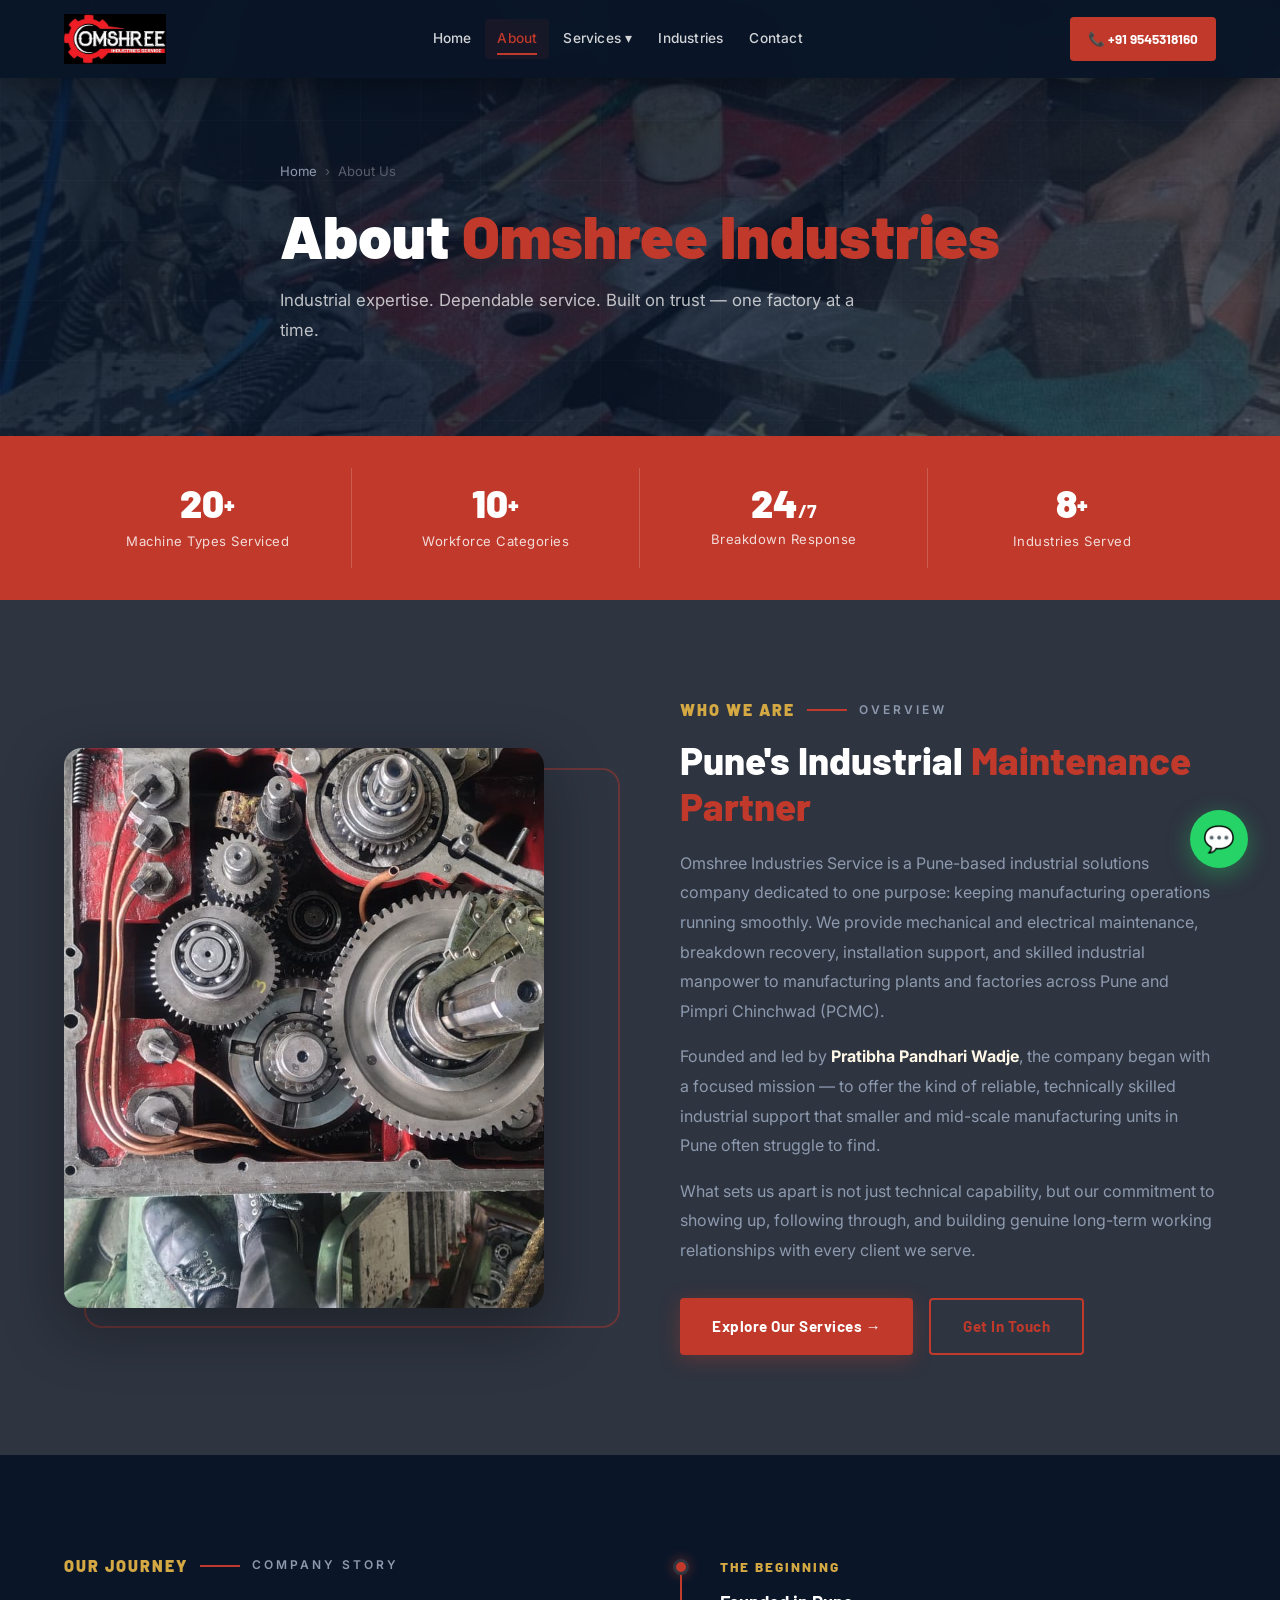
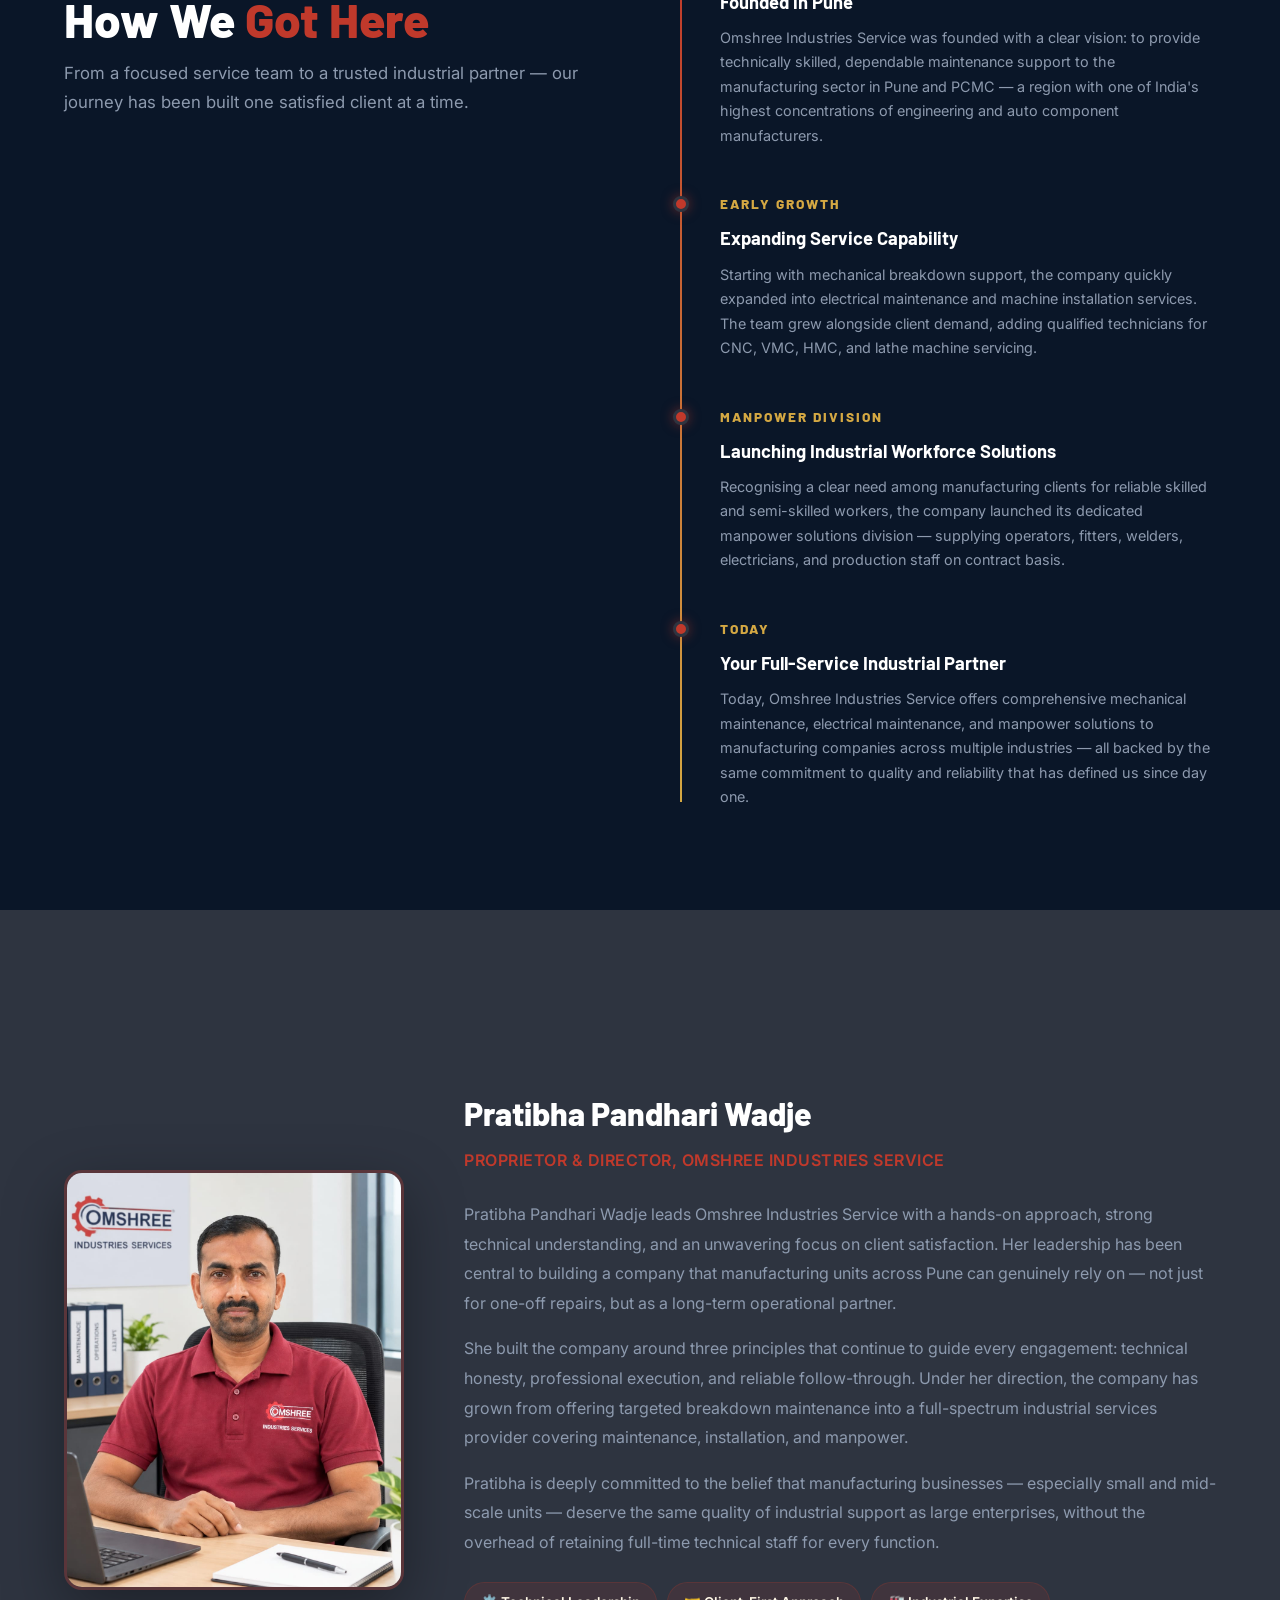
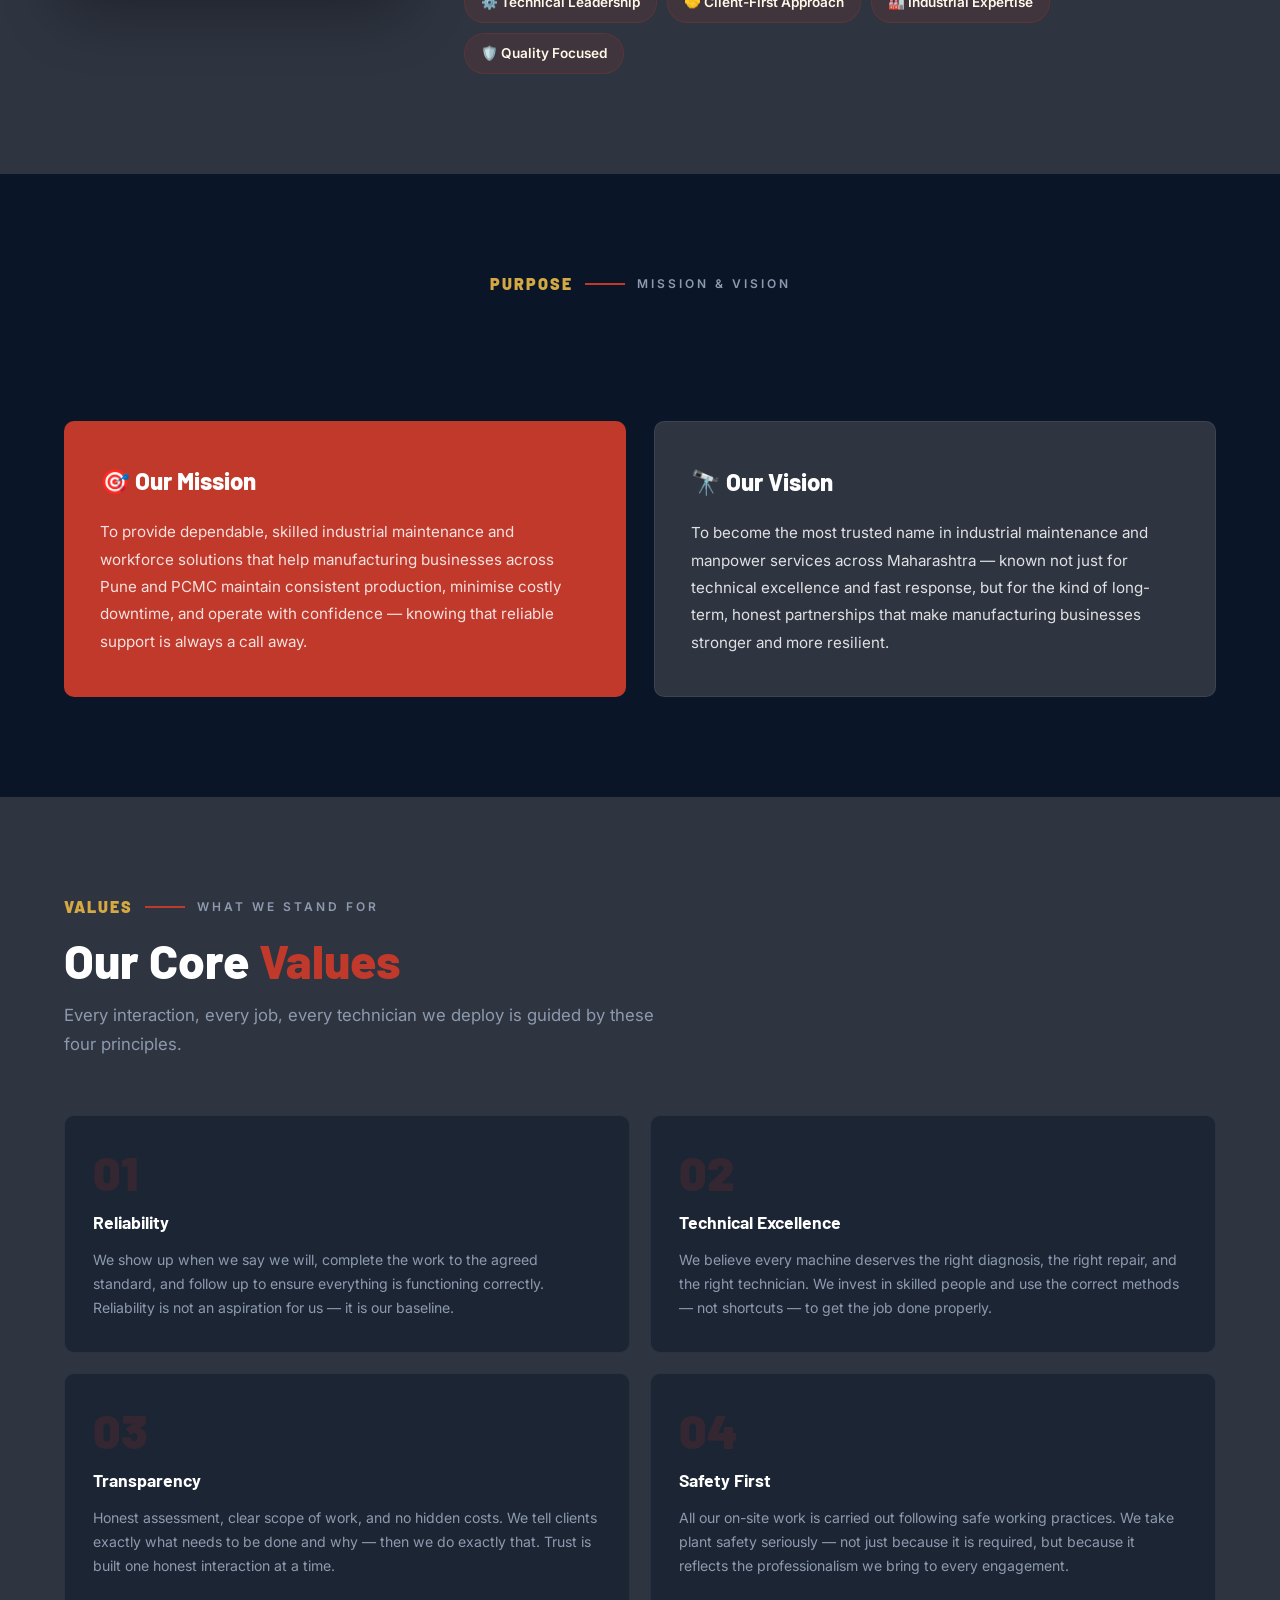
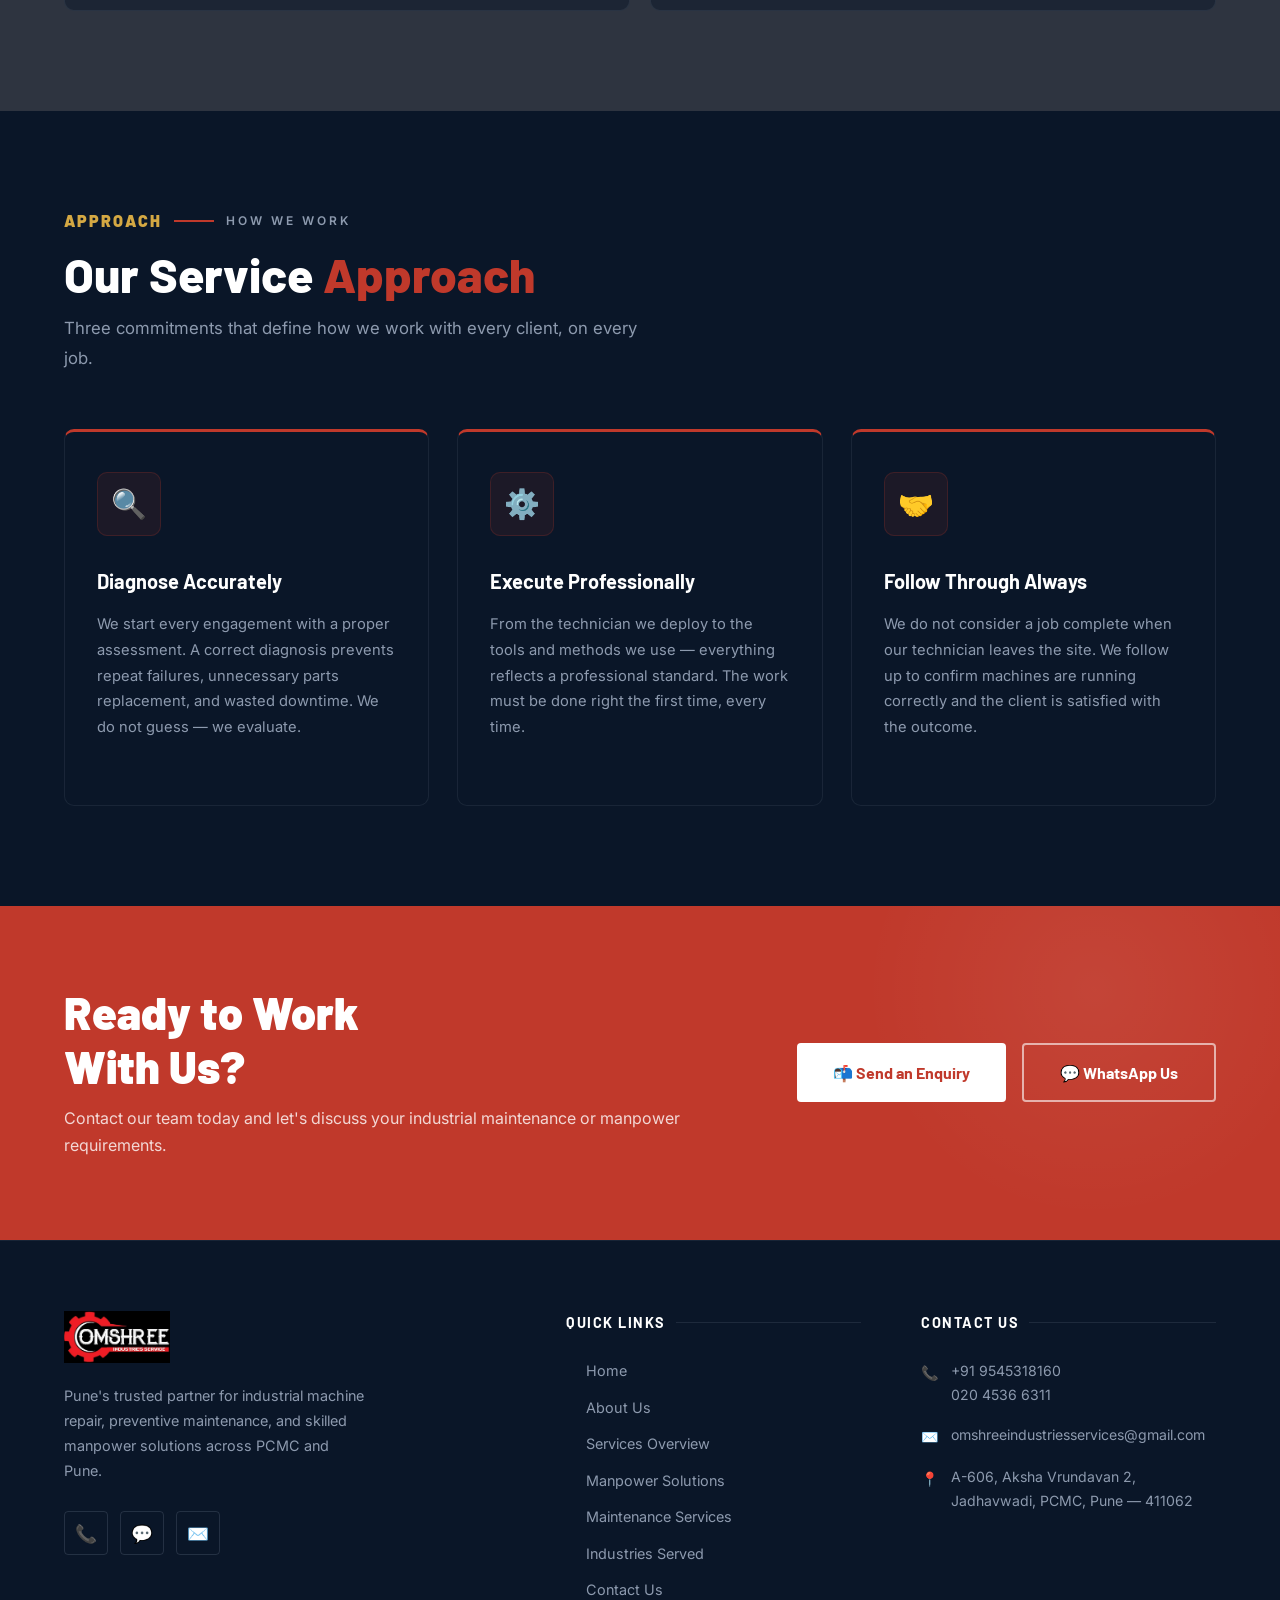
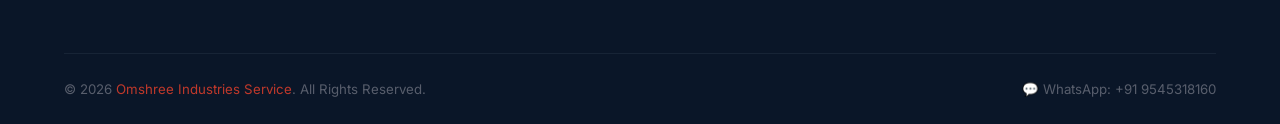
==== about.html @ af866d99 "Initial commit: Omshree Industries Service multi-page website" ====
<!DOCTYPE html>
<html lang="en">
<head>
  <meta charset="UTF-8" />
  <meta name="viewport" content="width=device-width, initial-scale=1.0" />
  <title>About Us | Omshree Industries Service — Pune</title>
  <meta name="description" content="Learn about Omshree Industries Service — our company story, leadership, mission, values, and commitment to industrial maintenance and manpower excellence in Pune." />
  <link rel="icon" type="image/jpeg" href="logo.jpg" />
  <link rel="stylesheet" href="style.css" />
</head>
<body>
<a href="https://wa.me/919545318160" class="wa-float" target="_blank" rel="noopener noreferrer" aria-label="WhatsApp"><span class="wa-tooltip">Chat on WhatsApp</span>💬</a>
<div id="nav-overlay" class="nav-overlay" style="display:none;"></div>

<header id="header" role="banner">
  <div class="container">
    <div class="header-inner">
      <a href="index.html" class="header-logo"><img src="logo.jpg" alt="Omshree Industries Service" width="170" height="50" /></a>
      <nav class="nav-links">
        <a href="index.html">Home</a>
        <a href="about.html" class="nav-active">About</a>
        <div class="nav-dropdown">
          <a href="services.html">Services ▾</a>
          <div class="dropdown-menu">
            <a href="services.html"><span class="dm-icon">⚙️</span> Services Overview</a>
            <a href="manpower.html"><span class="dm-icon">👷</span> Manpower Solutions</a>
            <a href="maintenance.html"><span class="dm-icon">🔧</span> Maintenance Services</a>
          </div>
        </div>
        <a href="industries.html">Industries</a>
        <a href="contact.html">Contact</a>
      </nav>
      <a href="tel:+919545318160" class="header-phone">📞 +91 9545318160</a>
      <button id="hamburger" class="hamburger" aria-label="Toggle Navigation"><span></span><span></span><span></span></button>
    </div>
  </div>
</header>
<nav id="mobile-nav" class="mobile-nav">
  <a href="index.html">🏠 Home</a>
  <a href="about.html" class="nav-active">👤 About Us</a>
  <a href="services.html">⚙️ Services Overview</a>
  <a href="manpower.html">👷 Manpower Solutions</a>
  <a href="maintenance.html">🔧 Maintenance Services</a>
  <a href="industries.html">🏭 Industries Served</a>
  <a href="contact.html">📬 Contact Us</a>
  <a href="tel:+919545318160" class="mobile-cta">📞 Call: +91 9545318160</a>
</nav>

<!-- ═══ PAGE HERO ══════════════════════════════════════════════ -->
<section class="page-hero" aria-labelledby="about-page-title">
  <div class="page-hero-bg" style="background-image: url('machines4.jpg');"></div>
  <div class="page-hero-grid"></div>
  <div class="container">
    <div class="page-hero-content">
      <nav class="breadcrumb" aria-label="Breadcrumb"><a href="index.html">Home</a><span class="bc-sep">›</span><span>About Us</span></nav>
      <h1 class="page-hero-title reveal" id="about-page-title">About <span>Omshree Industries</span></h1>
      <p class="page-hero-subtitle reveal">Industrial expertise. Dependable service. Built on trust — one factory at a time.</p>
    </div>
  </div>
</section>

<!-- ═══ STATS STRIP ═══════════════════════════════════════════ -->
<div class="stats-strip">
  <div class="container">
    <div class="stats-grid">
      <div class="stats-grid-item reveal"><div class="stat-big">20<sup>+</sup></div><div class="stat-desc">Machine Types Serviced</div></div>
      <div class="stats-grid-item reveal"><div class="stat-big">10<sup>+</sup></div><div class="stat-desc">Workforce Categories</div></div>
      <div class="stats-grid-item reveal"><div class="stat-big">24<sub>/7</sub></div><div class="stat-desc">Breakdown Response</div></div>
      <div class="stats-grid-item reveal"><div class="stat-big">8<sup>+</sup></div><div class="stat-desc">Industries Served</div></div>
    </div>
  </div>
</div>

<!-- ═══ COMPANY OVERVIEW ═══════════════════════════════════════ -->
<section style="background:var(--charcoal); padding:var(--section-py) 0;" aria-labelledby="story-title">
  <div class="container">
    <div class="about-inner">
      <div class="about-image-wrap reveal reveal-left">
        <img src="machines1.jpg" alt="Industrial gearbox maintenance — Omshree Industries Service" style="object-position:center;" width="480" height="560" loading="lazy" />
      </div>
      <div class="about-text reveal reveal-right">
        <div class="section-label"><span class="step-num">Who We Are</span><span class="step-divider"></span><span class="step-tag">Overview</span></div>
        <h2 id="story-title">Pune's Industrial <span>Maintenance Partner</span></h2>
        <p>Omshree Industries Service is a Pune-based industrial solutions company dedicated to one purpose: keeping manufacturing operations running smoothly. We provide mechanical and electrical maintenance, breakdown recovery, installation support, and skilled industrial manpower to manufacturing plants and factories across Pune and Pimpri Chinchwad (PCMC).</p>
        <p>Founded and led by <strong style="color:var(--cosmic-latte)">Pratibha Pandhari Wadje</strong>, the company began with a focused mission — to offer the kind of reliable, technically skilled industrial support that smaller and mid-scale manufacturing units in Pune often struggle to find.</p>
        <p>What sets us apart is not just technical capability, but our commitment to showing up, following through, and building genuine long-term working relationships with every client we serve.</p>
        <div style="display:flex; gap:16px; margin-top:32px; flex-wrap:wrap;">
          <a href="services.html" class="btn btn-primary">Explore Our Services →</a>
          <a href="contact.html" class="btn btn-red-outline">Get In Touch</a>
        </div>
      </div>
    </div>
  </div>
</section>

<!-- ═══ COMPANY STORY TIMELINE ════════════════════════════════ -->
<section style="background:var(--oxford-blue); padding:var(--section-py) 0;" aria-labelledby="timeline-title">
  <div class="container">
    <div style="display:grid; grid-template-columns:1fr 1fr; gap:80px; align-items:start;">
      <div>
        <div class="section-label reveal"><span class="step-num">Our Journey</span><span class="step-divider"></span><span class="step-tag">Company Story</span></div>
        <h2 class="section-title reveal" id="timeline-title">How We <span>Got Here</span></h2>
        <p class="section-subtitle reveal" style="margin-bottom:0;">From a focused service team to a trusted industrial partner — our journey has been built one satisfied client at a time.</p>
      </div>
      <div class="timeline reveal">
        <div class="timeline-item">
          <div class="timeline-dot"></div>
          <div class="timeline-year">THE BEGINNING</div>
          <h4>Founded in Pune</h4>
          <p>Omshree Industries Service was founded with a clear vision: to provide technically skilled, dependable maintenance support to the manufacturing sector in Pune and PCMC — a region with one of India's highest concentrations of engineering and auto component manufacturers.</p>
        </div>
        <div class="timeline-item">
          <div class="timeline-dot"></div>
          <div class="timeline-year">EARLY GROWTH</div>
          <h4>Expanding Service Capability</h4>
          <p>Starting with mechanical breakdown support, the company quickly expanded into electrical maintenance and machine installation services. The team grew alongside client demand, adding qualified technicians for CNC, VMC, HMC, and lathe machine servicing.</p>
        </div>
        <div class="timeline-item">
          <div class="timeline-dot"></div>
          <div class="timeline-year">MANPOWER DIVISION</div>
          <h4>Launching Industrial Workforce Solutions</h4>
          <p>Recognising a clear need among manufacturing clients for reliable skilled and semi-skilled workers, the company launched its dedicated manpower solutions division — supplying operators, fitters, welders, electricians, and production staff on contract basis.</p>
        </div>
        <div class="timeline-item">
          <div class="timeline-dot"></div>
          <div class="timeline-year">TODAY</div>
          <h4>Your Full-Service Industrial Partner</h4>
          <p>Today, Omshree Industries Service offers comprehensive mechanical maintenance, electrical maintenance, and manpower solutions to manufacturing companies across multiple industries — all backed by the same commitment to quality and reliability that has defined us since day one.</p>
        </div>
      </div>
    </div>
  </div>
</section>

<!-- ═══ OWNER PROFILE ══════════════════════════════════════════ -->
<section style="background:var(--charcoal); padding:var(--section-py) 0;" aria-labelledby="owner-title">
  <div class="container">
    <div class="section-label reveal" style="justify-content:center; margin-bottom:56px;"><span class="step-num">Leadership</span><span class="step-divider"></span><span class="step-tag">Our Proprietor</span></div>
    <div class="owner-section reveal">
      <div class="owner-img-wrap">
        <img src="owner.jpg" alt="Pratibha Pandhari Wadje — Proprietor, Omshree Industries Service" width="340" height="420" loading="lazy" />
      </div>
      <div class="owner-bio">
        <h3 id="owner-title">Pratibha Pandhari Wadje</h3>
        <p class="owner-title">Proprietor &amp; Director, Omshree Industries Service</p>
        <p>Pratibha Pandhari Wadje leads Omshree Industries Service with a hands-on approach, strong technical understanding, and an unwavering focus on client satisfaction. Her leadership has been central to building a company that manufacturing units across Pune can genuinely rely on — not just for one-off repairs, but as a long-term operational partner.</p>
        <p>She built the company around three principles that continue to guide every engagement: technical honesty, professional execution, and reliable follow-through. Under her direction, the company has grown from offering targeted breakdown maintenance into a full-spectrum industrial services provider covering maintenance, installation, and manpower.</p>
        <p>Pratibha is deeply committed to the belief that manufacturing businesses — especially small and mid-scale units — deserve the same quality of industrial support as large enterprises, without the overhead of retaining full-time technical staff for every function.</p>
        <div class="owner-traits">
          <span class="owner-trait">⚙️ Technical Leadership</span>
          <span class="owner-trait">🤝 Client-First Approach</span>
          <span class="owner-trait">🏭 Industrial Expertise</span>
          <span class="owner-trait">🛡️ Quality Focused</span>
        </div>
      </div>
    </div>
  </div>
</section>

<!-- ═══ MISSION & VISION ═══════════════════════════════════════ -->
<section style="background:var(--oxford-blue); padding:var(--section-py) 0;" aria-labelledby="mv-title">
  <div class="container">
    <div class="section-label reveal" style="justify-content:center;"><span class="step-num">Purpose</span><span class="step-divider"></span><span class="step-tag">Mission & Vision</span></div>
    <h2 class="section-title reveal" id="mv-title" style="text-align:center;">What <span>Drives Us</span></h2>
    <div class="mv-grid" style="margin-top:56px;">
      <div class="mv-card mission reveal reveal-left">
        <h3>🎯 Our Mission</h3>
        <p>To provide dependable, skilled industrial maintenance and workforce solutions that help manufacturing businesses across Pune and PCMC maintain consistent production, minimise costly downtime, and operate with confidence — knowing that reliable support is always a call away.</p>
      </div>
      <div class="mv-card vision reveal reveal-right">
        <h3>🔭 Our Vision</h3>
        <p>To become the most trusted name in industrial maintenance and manpower services across Maharashtra — known not just for technical excellence and fast response, but for the kind of long-term, honest partnerships that make manufacturing businesses stronger and more resilient.</p>
      </div>
    </div>
  </div>
</section>

<!-- ═══ CORE VALUES ════════════════════════════════════════════ -->
<section style="background:var(--charcoal); padding:var(--section-py) 0;" aria-labelledby="values-title">
  <div class="container">
    <div class="section-label reveal"><span class="step-num">Values</span><span class="step-divider"></span><span class="step-tag">What We Stand For</span></div>
    <h2 class="section-title reveal" id="values-title">Our Core <span>Values</span></h2>
    <p class="section-subtitle reveal">Every interaction, every job, every technician we deploy is guided by these four principles.</p>
    <div class="value-cards stagger-parent" style="margin-top:56px;">
      <div class="value-card reveal"><div class="value-num">01</div><h4>Reliability</h4><p>We show up when we say we will, complete the work to the agreed standard, and follow up to ensure everything is functioning correctly. Reliability is not an aspiration for us — it is our baseline.</p></div>
      <div class="value-card reveal"><div class="value-num">02</div><h4>Technical Excellence</h4><p>We believe every machine deserves the right diagnosis, the right repair, and the right technician. We invest in skilled people and use the correct methods — not shortcuts — to get the job done properly.</p></div>
      <div class="value-card reveal"><div class="value-num">03</div><h4>Transparency</h4><p>Honest assessment, clear scope of work, and no hidden costs. We tell clients exactly what needs to be done and why — then we do exactly that. Trust is built one honest interaction at a time.</p></div>
      <div class="value-card reveal"><div class="value-num">04</div><h4>Safety First</h4><p>All our on-site work is carried out following safe working practices. We take plant safety seriously — not just because it is required, but because it reflects the professionalism we bring to every engagement.</p></div>
    </div>
  </div>
</section>

<!-- ═══ OUR APPROACH ═══════════════════════════════════════════ -->
<section style="background:var(--oxford-blue); padding:var(--section-py) 0;" aria-labelledby="approach-title">
  <div class="container">
    <div class="section-label reveal"><span class="step-num">Approach</span><span class="step-divider"></span><span class="step-tag">How We Work</span></div>
    <h2 class="section-title reveal" id="approach-title">Our Service <span>Approach</span></h2>
    <p class="section-subtitle reveal">Three commitments that define how we work with every client, on every job.</p>
    <div class="services-grid stagger-parent" style="margin-top:56px;">
      <div class="service-card reveal">
        <div class="service-icon"><span class="gear-icon">🔍</span></div>
        <h3>Diagnose Accurately</h3>
        <p>We start every engagement with a proper assessment. A correct diagnosis prevents repeat failures, unnecessary parts replacement, and wasted downtime. We do not guess — we evaluate.</p>
      </div>
      <div class="service-card reveal">
        <div class="service-icon"><span class="gear-icon">⚙️</span></div>
        <h3>Execute Professionally</h3>
        <p>From the technician we deploy to the tools and methods we use — everything reflects a professional standard. The work must be done right the first time, every time.</p>
      </div>
      <div class="service-card reveal">
        <div class="service-icon"><span class="gear-icon">🤝</span></div>
        <h3>Follow Through Always</h3>
        <p>We do not consider a job complete when our technician leaves the site. We follow up to confirm machines are running correctly and the client is satisfied with the outcome.</p>
      </div>
    </div>
  </div>
</section>

<!-- ═══ CTA ════════════════════════════════════════════════════ -->
<section id="contact-cta">
  <div class="container">
    <div class="cta-inner">
      <div class="cta-text reveal reveal-left"><h2>Ready to Work<br>With Us?</h2><p>Contact our team today and let's discuss your industrial maintenance or manpower requirements.</p></div>
      <div class="cta-actions reveal reveal-right">
        <a href="contact.html" class="btn-white">📬 Send an Enquiry</a>
        <a href="https://wa.me/919545318160" class="btn-ghost-white" target="_blank" rel="noopener noreferrer">💬 WhatsApp Us</a>
      </div>
    </div>
  </div>
</section>

<footer id="footer" role="contentinfo">
  <div class="container">
    <div class="footer-grid">
      <div class="footer-brand"><img src="logo.jpg" alt="Omshree Industries Service" width="160" height="48" loading="lazy" /><p>Pune's trusted partner for industrial machine repair, preventive maintenance, and skilled manpower solutions across PCMC and Pune.</p><div style="display:flex;gap:12px;"><a href="tel:+919545318160" class="social-btn">📞</a><a href="https://wa.me/919545318160" class="social-btn" target="_blank" rel="noopener noreferrer">💬</a><a href="mailto:omshreeindustriesservices@gmail.com" class="social-btn">✉️</a></div></div>
      <nav class="footer-col"><h4>Quick Links</h4><ul class="footer-links"><li><a href="index.html">Home</a></li><li><a href="about.html">About Us</a></li><li><a href="services.html">Services Overview</a></li><li><a href="manpower.html">Manpower Solutions</a></li><li><a href="maintenance.html">Maintenance Services</a></li><li><a href="industries.html">Industries Served</a></li><li><a href="contact.html">Contact Us</a></li></ul></nav>
      <address class="footer-col" style="font-style:normal;"><h4>Contact Us</h4><div class="footer-contact-items"><div class="footer-contact-item"><span class="fci-icon">📞</span><div><a href="tel:+919545318160">+91 9545318160</a><br><a href="tel:02045366311">020 4536 6311</a></div></div><div class="footer-contact-item"><span class="fci-icon">✉️</span><div><a href="mailto:omshreeindustriesservices@gmail.com">omshreeindustriesservices@gmail.com</a></div></div><div class="footer-contact-item"><span class="fci-icon">📍</span><div>A-606, Aksha Vrundavan 2, Jadhavwadi, PCMC, Pune — 411062</div></div></div></address>
    </div>
    <div class="footer-bottom"><p>© 2026 <span>Omshree Industries Service</span>. All Rights Reserved.</p><a href="https://wa.me/919545318160" target="_blank" rel="noopener noreferrer" style="font-size:0.83rem;color:var(--davys-grey);display:flex;align-items:center;gap:8px;">💬 WhatsApp: +91 9545318160</a></div>
  </div>
</footer>
<script src="script.js" defer></script>
</body>
</html>
---- style.css ----
/* ============================================================
   OMSHREE INDUSTRIES SERVICE — style.css
   Multi-Page Design System · All Component Styles
   ============================================================ */

@import url('https://fonts.googleapis.com/css2?family=Barlow:ital,wght@0,400;0,600;0,700;0,800;0,900;1,400&family=Inter:wght@300;400;500;600;700&display=swap');

/* ─── CSS CUSTOM PROPERTIES ─────────────────────────────── */
:root {
  --oxford-blue:   #0A1628;
  --charcoal:      #2E3440;
  --davys-grey:    #585E6C;
  --cosmic-latte:  #FFF8E7;
  --persian-red:   #C0392B;
  --persian-red-d: #A93226;
  --persian-red-l: #E84030;
  --steel-silver:  #8D9AAE;
  --machined-gold: #D4A843;
  --white:         #FFFFFF;
  --off-white:     #F2F4F7;

  --font-heading: 'Barlow', sans-serif;
  --font-body:    'Inter', sans-serif;

  --section-py:   100px;
  --container-w:  1200px;
  --gutter:       24px;

  --t-fast:   0.2s ease;
  --t-smooth: 0.35s cubic-bezier(0.4, 0, 0.2, 1);
  --t-slow:   0.6s cubic-bezier(0.4, 0, 0.2, 1);

  --shadow-sm:  0 2px 8px rgba(0,0,0,0.15);
  --shadow-md:  0 8px 30px rgba(0,0,0,0.25);
  --shadow-lg:  0 20px 60px rgba(0,0,0,0.35);
  --shadow-red: 0 0 20px rgba(192,57,43,0.4);

  --radius-sm: 4px;
  --radius-md: 10px;
  --radius-lg: 18px;
  --radius-xl: 30px;
}

/* ─── RESET & BASE ───────────────────────────────────────── */
*, *::before, *::after { box-sizing: border-box; margin: 0; padding: 0; }
html { scroll-behavior: smooth; font-size: 16px; overflow-x: hidden; }
body { font-family: var(--font-body); background: var(--oxford-blue); color: var(--cosmic-latte); line-height: 1.7; overflow-x: hidden; }
img { max-width: 100%; height: auto; display: block; }
a { text-decoration: none; color: inherit; }
ul, ol { list-style: none; }
button { cursor: pointer; border: none; background: none; font-family: inherit; }
input, textarea, select { font-family: inherit; }

/* ─── UTILITY ────────────────────────────────────────────── */
.container { max-width: var(--container-w); margin: 0 auto; padding: 0 var(--gutter); }

.section-label { display: flex; align-items: center; gap: 12px; margin-bottom: 16px; }
.section-label .step-num { font-family: var(--font-heading); font-weight: 900; font-size: 1rem; color: var(--machined-gold); letter-spacing: 2px; text-transform: uppercase; }
.section-label .step-divider { width: 40px; height: 2px; background: var(--persian-red); }
.section-label .step-tag { font-family: var(--font-body); font-weight: 600; font-size: 0.75rem; color: var(--steel-silver); letter-spacing: 3px; text-transform: uppercase; }

.section-title { font-family: var(--font-heading); font-weight: 800; font-size: clamp(2rem, 4vw, 3rem); line-height: 1.15; color: var(--white); }
.section-title span { color: var(--persian-red); }
.section-subtitle { font-size: 1.05rem; color: var(--steel-silver); max-width: 600px; margin-top: 12px; line-height: 1.75; }
.section-divider { width: 60px; height: 3px; background: linear-gradient(90deg, var(--persian-red), var(--machined-gold)); border-radius: 2px; margin: 16px 0 0; }

/* ─── BUTTONS ────────────────────────────────────────────── */
.btn { display: inline-flex; align-items: center; gap: 8px; padding: 14px 32px; font-family: var(--font-heading); font-weight: 700; font-size: 0.95rem; letter-spacing: 0.5px; border-radius: var(--radius-sm); transition: all var(--t-smooth); position: relative; overflow: hidden; }
.btn::after { content: ''; position: absolute; inset: 0; background: rgba(255,255,255,0.08); opacity: 0; transition: opacity var(--t-fast); }
.btn:hover::after { opacity: 1; }
.btn-primary { background: var(--persian-red); color: var(--white); box-shadow: 0 4px 20px rgba(192,57,43,0.35); }
.btn-primary:hover { background: var(--persian-red-d); transform: translateY(-2px); box-shadow: var(--shadow-red); }
.btn-outline { background: transparent; color: var(--white); border: 2px solid rgba(255,255,255,0.5); }
.btn-outline:hover { border-color: var(--white); background: rgba(255,255,255,0.08); transform: translateY(-2px); }
.btn-red-outline { background: transparent; color: var(--persian-red); border: 2px solid var(--persian-red); }
.btn-red-outline:hover { background: var(--persian-red); color: var(--white); box-shadow: var(--shadow-red); transform: translateY(-2px); }
.btn-gold { background: var(--machined-gold); color: var(--oxford-blue); font-weight: 800; }
.btn-gold:hover { background: #c49a35; transform: translateY(-2px); box-shadow: 0 0 20px rgba(212,168,67,0.4); }

/* ─── SCROLL REVEAL ──────────────────────────────────────── */
.reveal { opacity: 0; transform: translateY(40px); transition: opacity 0.7s ease, transform 0.7s ease; }
.reveal.reveal-left { transform: translateX(-40px); }
.reveal.reveal-right { transform: translateX(40px); }
.reveal.reveal-scale { transform: scale(0.92) translateY(20px); }
.reveal.visible { opacity: 1; transform: none; }
.stagger-parent .reveal:nth-child(1) { transition-delay: 0.00s; }
.stagger-parent .reveal:nth-child(2) { transition-delay: 0.10s; }
.stagger-parent .reveal:nth-child(3) { transition-delay: 0.20s; }
.stagger-parent .reveal:nth-child(4) { transition-delay: 0.30s; }
.stagger-parent .reveal:nth-child(5) { transition-delay: 0.40s; }
.stagger-parent .reveal:nth-child(6) { transition-delay: 0.50s; }
.stagger-parent .reveal:nth-child(7) { transition-delay: 0.60s; }
.stagger-parent .reveal:nth-child(8) { transition-delay: 0.70s; }
.stagger-parent .reveal:nth-child(9) { transition-delay: 0.80s; }
.stagger-parent .reveal:nth-child(10) { transition-delay: 0.90s; }

/* ─── HEADER & NAVIGATION ────────────────────────────────── */
#header { position: fixed; top: 0; left: 0; right: 0; z-index: 1000; transition: background var(--t-smooth), box-shadow var(--t-smooth), padding var(--t-smooth); padding: 20px 0; background: transparent; }
#header.scrolled { background: rgba(10,22,40,0.97); backdrop-filter: blur(16px); -webkit-backdrop-filter: blur(16px); box-shadow: 0 2px 30px rgba(0,0,0,0.4); padding: 12px 0; }
#header.header-solid { background: rgba(10,22,40,0.97); backdrop-filter: blur(16px); padding: 14px 0; }
.header-inner { display: flex; align-items: center; justify-content: space-between; gap: 16px; }
.header-logo img { height: 50px; width: auto; object-fit: contain; }

/* Desktop Nav */
.nav-links { display: flex; align-items: center; gap: 2px; }
.nav-links a, .nav-dropdown > a { font-family: var(--font-body); font-weight: 500; font-size: 0.855rem; color: rgba(255,255,255,0.82); padding: 8px 12px; border-radius: var(--radius-sm); letter-spacing: 0.2px; transition: color var(--t-fast), background var(--t-fast); position: relative; display: block; }
.nav-links a::after { content: ''; position: absolute; bottom: 4px; left: 12px; right: 12px; height: 2px; background: var(--persian-red); transform: scaleX(0); transform-origin: center; transition: transform var(--t-smooth); }
.nav-links a:hover, .nav-dropdown:hover > a { color: var(--white); background: rgba(255,255,255,0.06); }
.nav-links a:hover::after { transform: scaleX(1); }
.nav-links a.nav-active { color: var(--persian-red) !important; background: rgba(192,57,43,0.08) !important; }
.nav-links a.nav-active::after { transform: scaleX(1); }

/* Dropdown */
.nav-dropdown { position: relative; }
.nav-dropdown > a { cursor: pointer; }
.dropdown-menu { position: absolute; top: calc(100% + 8px); left: 0; background: var(--charcoal); border: 1px solid rgba(141,154,174,0.15); border-radius: var(--radius-md); padding: 8px; min-width: 220px; opacity: 0; visibility: hidden; transform: translateY(10px); transition: all var(--t-smooth); box-shadow: var(--shadow-lg); z-index: 100; }
.nav-dropdown:hover .dropdown-menu { opacity: 1; visibility: visible; transform: translateY(0); }
.dropdown-menu a { display: flex; align-items: center; gap: 10px; padding: 10px 14px; font-size: 0.875rem; color: var(--steel-silver); border-radius: var(--radius-sm); transition: all var(--t-fast); white-space: nowrap; }
.dropdown-menu a:hover { color: var(--white); background: rgba(192,57,43,0.12); padding-left: 20px; }
.dropdown-menu a .dm-icon { font-size: 1rem; flex-shrink: 0; }

.header-phone { display: flex; align-items: center; gap: 8px; font-family: var(--font-heading); font-weight: 700; font-size: 0.85rem; color: var(--white); background: var(--persian-red); padding: 10px 18px; border-radius: var(--radius-sm); transition: all var(--t-smooth); flex-shrink: 0; }
.header-phone:hover { background: var(--persian-red-d); transform: translateY(-1px); box-shadow: var(--shadow-red); }

/* Hamburger */
.hamburger { display: none; flex-direction: column; gap: 5px; padding: 8px; cursor: pointer; z-index: 1100; }
.hamburger span { display: block; width: 26px; height: 2px; background: var(--white); border-radius: 2px; transition: all var(--t-smooth); }
.hamburger.active span:nth-child(1) { transform: translateY(7px) rotate(45deg); }
.hamburger.active span:nth-child(2) { opacity: 0; transform: scaleX(0); }
.hamburger.active span:nth-child(3) { transform: translateY(-7px) rotate(-45deg); }

/* Mobile Nav */
.mobile-nav { display: none; position: fixed; top: 0; right: 0; bottom: 0; width: 300px; background: var(--charcoal); z-index: 1050; padding: 90px 32px 40px; transform: translateX(100%); transition: transform var(--t-slow); box-shadow: -10px 0 60px rgba(0,0,0,0.5); overflow-y: auto; }
.mobile-nav.open { transform: translateX(0); }
.mobile-nav a { display: block; font-family: var(--font-heading); font-weight: 600; font-size: 1.05rem; color: var(--cosmic-latte); padding: 14px 0; border-bottom: 1px solid rgba(255,255,255,0.06); transition: color var(--t-fast), padding-left var(--t-smooth); }
.mobile-nav a.nav-active { color: var(--persian-red); }
.mobile-nav a:hover { color: var(--persian-red); padding-left: 10px; }
.mobile-nav .mobile-cta { display: block; margin-top: 28px; text-align: center; background: var(--persian-red); color: var(--white); padding: 16px; border-radius: var(--radius-sm); font-family: var(--font-heading); font-weight: 700; transition: background var(--t-fast); border-bottom: none; }
.mobile-nav .mobile-cta:hover { background: var(--persian-red-d); padding-left: 0; }
.nav-overlay { display: none; position: fixed; inset: 0; background: rgba(0,0,0,0.6); z-index: 1040; opacity: 0; transition: opacity var(--t-smooth); backdrop-filter: blur(4px); }
.nav-overlay.visible { opacity: 1; }

/* ─── HOME HERO ──────────────────────────────────────────── */
#hero { position: relative; min-height: 100vh; display: flex; align-items: center; overflow: hidden; }
.hero-bg { position: absolute; inset: 0; background-image: url('machines1.jpg'); background-size: cover; background-position: center; background-attachment: fixed; }
.hero-bg::after { content: ''; position: absolute; inset: 0; background: linear-gradient(135deg, rgba(10,22,40,0.93) 0%, rgba(10,22,40,0.76) 55%, rgba(46,52,64,0.72) 100%); }
.hero-grid-overlay { position: absolute; inset: 0; background-image: linear-gradient(rgba(141,154,174,0.04) 1px, transparent 1px), linear-gradient(90deg, rgba(141,154,174,0.04) 1px, transparent 1px); background-size: 60px 60px; pointer-events: none; }
.hero-content { position: relative; z-index: 2; padding: 140px 0 100px; max-width: 780px; }
.hero-badge { display: inline-flex; align-items: center; gap: 8px; background: rgba(212,168,67,0.12); border: 1px solid rgba(212,168,67,0.3); color: var(--machined-gold); font-weight: 600; font-size: 0.78rem; letter-spacing: 2px; text-transform: uppercase; padding: 8px 18px; border-radius: var(--radius-xl); margin-bottom: 28px; }
.hero-badge .badge-dot { width: 7px; height: 7px; background: var(--machined-gold); border-radius: 50%; animation: pulse-dot 1.8s ease-in-out infinite; }
@keyframes pulse-dot { 0%, 100% { opacity: 1; transform: scale(1); } 50% { opacity: 0.5; transform: scale(0.6); } }
.hero-title { font-family: var(--font-heading); font-weight: 900; font-size: clamp(2.4rem, 5.5vw, 4.2rem); line-height: 1.1; color: var(--white); margin-bottom: 24px; }
.hero-title .line-accent { color: var(--persian-red); display: block; }
.hero-subtitle { font-size: 1.1rem; color: rgba(255,255,255,0.72); line-height: 1.8; max-width: 560px; margin-bottom: 44px; }
.hero-cta-group { display: flex; gap: 16px; flex-wrap: wrap; margin-bottom: 60px; }
.hero-cta-group .btn { font-size: 1rem; padding: 16px 36px; }
.hero-stats { display: flex; gap: 48px; padding-top: 40px; border-top: 1px solid rgba(255,255,255,0.1); }
.hero-stat .stat-value { font-family: var(--font-heading); font-weight: 800; font-size: 2rem; color: var(--white); line-height: 1; }
.hero-stat .stat-value span { color: var(--persian-red); }
.hero-stat .stat-label { font-size: 0.8rem; color: var(--steel-silver); margin-top: 4px; letter-spacing: 0.5px; }
.scroll-indicator { position: absolute; bottom: 36px; left: 50%; transform: translateX(-50%); display: flex; flex-direction: column; align-items: center; gap: 8px; color: var(--steel-silver); font-size: 0.75rem; letter-spacing: 2px; text-transform: uppercase; z-index: 2; }
.scroll-mouse { width: 24px; height: 38px; border: 2px solid rgba(141,154,174,0.4); border-radius: 12px; display: flex; justify-content: center; padding-top: 6px; }
.scroll-wheel { width: 3px; height: 8px; background: var(--persian-red); border-radius: 2px; animation: scroll-anim 1.6s ease-in-out infinite; }
@keyframes scroll-anim { 0% { transform: translateY(0); opacity: 1; } 100% { transform: translateY(12px); opacity: 0; } }

/* ─── INNER PAGE HERO ────────────────────────────────────── */
.page-hero { position: relative; padding: 160px 0 90px; min-height: 420px; display: flex; align-items: flex-end; overflow: hidden; }
.page-hero-bg { position: absolute; inset: 0; background-size: cover; background-position: center; background-attachment: fixed; }
.page-hero-bg::after { content: ''; position: absolute; inset: 0; background: linear-gradient(135deg, rgba(10,22,40,0.93) 0%, rgba(10,22,40,0.80) 60%, rgba(46,52,64,0.75) 100%); }
.page-hero-content { position: relative; z-index: 2; }
.breadcrumb { display: flex; align-items: center; gap: 8px; margin-bottom: 20px; font-size: 0.82rem; color: var(--steel-silver); }
.breadcrumb a { color: var(--steel-silver); transition: color var(--t-fast); }
.breadcrumb a:hover { color: var(--persian-red); }
.breadcrumb span { color: var(--davys-grey); }
.breadcrumb .bc-sep { color: var(--davys-grey); }
.page-hero-title { font-family: var(--font-heading); font-weight: 900; font-size: clamp(2.4rem, 5vw, 3.8rem); line-height: 1.1; color: var(--white); margin-bottom: 16px; }
.page-hero-title span { color: var(--persian-red); }
.page-hero-subtitle { font-size: 1.05rem; color: rgba(255,255,255,0.72); max-width: 600px; line-height: 1.8; }
.page-hero-grid { position: absolute; inset: 0; background-image: linear-gradient(rgba(141,154,174,0.03) 1px, transparent 1px), linear-gradient(90deg, rgba(141,154,174,0.03) 1px, transparent 1px); background-size: 60px 60px; pointer-events: none; z-index: 1; }

/* ─── STATS STRIP ────────────────────────────────────────── */
.stats-strip { background: var(--persian-red); padding: 32px 0; }
.stats-grid { display: grid; grid-template-columns: repeat(4, 1fr); gap: 0; }
.stats-grid-item { text-align: center; padding: 16px 24px; border-right: 1px solid rgba(255,255,255,0.18); }
.stats-grid-item:last-child { border-right: none; }
.stat-big { font-family: var(--font-heading); font-weight: 900; font-size: 2.4rem; color: var(--white); line-height: 1; }
.stat-big sub { font-size: 1.2rem; font-weight: 700; vertical-align: baseline; }
.stat-big sup { font-size: 1.4rem; vertical-align: top; line-height: 1.8; }
.stat-desc { font-size: 0.82rem; color: rgba(255,255,255,0.82); margin-top: 6px; letter-spacing: 0.5px; }

/* ─── MARQUEE STRIP ──────────────────────────────────────── */
.marquee-strip { background: var(--charcoal); border-top: 1px solid rgba(141,154,174,0.1); border-bottom: 1px solid rgba(141,154,174,0.1); padding: 16px 0; overflow: hidden; }
.marquee-track { display: flex; gap: 0; animation: marquee-scroll 28s linear infinite; width: max-content; }
.marquee-track:hover { animation-play-state: paused; }
.marquee-item { display: flex; align-items: center; gap: 10px; padding: 0 32px; font-family: var(--font-heading); font-weight: 600; font-size: 0.88rem; color: var(--steel-silver); letter-spacing: 1px; text-transform: uppercase; white-space: nowrap; }
.marquee-dot { width: 6px; height: 6px; background: var(--persian-red); border-radius: 50%; flex-shrink: 0; }
@keyframes marquee-scroll { 0% { transform: translateX(0); } 100% { transform: translateX(-50%); } }

/* ─── SERVICE OVERVIEW CARDS ─────────────────────────────── */
#services-overview { background: var(--charcoal); padding: var(--section-py) 0; position: relative; overflow: hidden; }
#services-overview::before { content: ''; position: absolute; top: 0; left: 0; right: 0; height: 4px; background: linear-gradient(90deg, var(--persian-red), var(--machined-gold), var(--persian-red)); }
.services-grid { display: grid; grid-template-columns: repeat(3, 1fr); gap: 28px; margin-top: 56px; }
.service-card { background: rgba(10,22,40,0.5); border: 1px solid rgba(141,154,174,0.12); border-top: 3px solid var(--persian-red); border-radius: var(--radius-md); padding: 40px 32px; transition: all var(--t-smooth); position: relative; overflow: hidden; cursor: default; }
.service-card::before { content: ''; position: absolute; inset: 0; background: linear-gradient(135deg, rgba(192,57,43,0.06), transparent); opacity: 0; transition: opacity var(--t-smooth); }
.service-card:hover { transform: translateY(-8px); box-shadow: 0 20px 60px rgba(0,0,0,0.4), 0 0 0 1px rgba(192,57,43,0.3); border-top-color: var(--persian-red-l); }
.service-card:hover::before { opacity: 1; }
.service-icon { width: 64px; height: 64px; background: rgba(192,57,43,0.1); border: 1px solid rgba(192,57,43,0.2); border-radius: var(--radius-md); display: flex; align-items: center; justify-content: center; font-size: 1.8rem; margin-bottom: 28px; transition: all var(--t-smooth); position: relative; z-index: 1; }
.service-card:hover .service-icon { background: rgba(192,57,43,0.2); border-color: var(--persian-red); box-shadow: 0 0 20px rgba(192,57,43,0.3); }
.gear-icon { display: inline-block; transition: transform 0.5s ease; }
.service-card:hover .gear-icon { transform: rotate(45deg); }
.service-card h3 { font-family: var(--font-heading); font-weight: 700; font-size: 1.25rem; color: var(--white); margin-bottom: 14px; position: relative; z-index: 1; }
.service-card p { font-size: 0.92rem; color: var(--steel-silver); line-height: 1.75; margin-bottom: 24px; position: relative; z-index: 1; }
.service-list { display: flex; flex-direction: column; gap: 8px; position: relative; z-index: 1; }
.service-list li { font-size: 0.85rem; color: rgba(255,248,231,0.75); display: flex; align-items: center; gap: 8px; }
.service-list li::before { content: ''; width: 5px; height: 5px; background: var(--persian-red); border-radius: 50%; flex-shrink: 0; }
.service-card-link { display: inline-flex; align-items: center; gap: 6px; margin-top: 24px; font-size: 0.85rem; font-weight: 600; color: var(--persian-red); letter-spacing: 0.5px; transition: gap var(--t-smooth); position: relative; z-index: 1; }
.service-card-link:hover { gap: 12px; }

/* ─── ABOUT STRIP ────────────────────────────────────────── */
#about-strip { background: var(--charcoal); padding: var(--section-py) 0; position: relative; overflow: hidden; }
.about-inner { display: grid; grid-template-columns: 1fr 1fr; gap: 80px; align-items: center; }
.about-image-wrap { position: relative; }
.about-image-wrap img { width: 100%; max-width: 480px; height: 560px; object-fit: cover; object-position: top; border-radius: var(--radius-lg); box-shadow: var(--shadow-lg); position: relative; z-index: 1; transition: filter var(--t-slow); }
.about-image-wrap::before { content: ''; position: absolute; top: 20px; left: 20px; right: -20px; bottom: -20px; border: 2px solid var(--persian-red); border-radius: var(--radius-lg); opacity: 0.4; z-index: 0; transition: all var(--t-smooth); }
.about-image-wrap:hover::before { opacity: 0.7; top: 15px; left: 15px; right: -15px; bottom: -15px; }
.about-badge { position: absolute; bottom: 30px; right: -20px; z-index: 2; background: var(--persian-red); color: var(--white); padding: 16px 24px; border-radius: var(--radius-md); box-shadow: var(--shadow-md); }
.about-badge .badge-name { font-family: var(--font-heading); font-weight: 700; font-size: 1rem; }
.about-badge .badge-title { font-size: 0.8rem; opacity: 0.85; }
.about-text h2 { font-family: var(--font-heading); font-weight: 800; font-size: clamp(1.8rem, 3vw, 2.6rem); color: var(--white); line-height: 1.2; margin-bottom: 20px; }
.about-text h2 span { color: var(--persian-red); }
.about-text p { color: var(--steel-silver); line-height: 1.85; margin-bottom: 16px; }
.about-highlights { display: grid; grid-template-columns: 1fr 1fr; gap: 16px; margin: 32px 0; }
.highlight-item { display: flex; align-items: flex-start; gap: 12px; padding: 16px; background: rgba(10,22,40,0.4); border-radius: var(--radius-sm); border-left: 3px solid var(--machined-gold); transition: all var(--t-smooth); }
.highlight-item:hover { background: rgba(10,22,40,0.7); border-left-color: var(--persian-red); }
.highlight-item .hi-icon { font-size: 1.4rem; flex-shrink: 0; }
.highlight-item .hi-text { font-size: 0.85rem; color: var(--cosmic-latte); font-weight: 500; }

/* ─── MANPOWER CATEGORIES ────────────────────────────────── */
#manpower { background: var(--oxford-blue); padding: var(--section-py) 0; }
.manpower-header { display: grid; grid-template-columns: 1fr 1fr; gap: 60px; align-items: center; margin-bottom: 64px; }
.manpower-roles-grid { display: grid; grid-template-columns: repeat(5, 1fr); gap: 16px; }
.role-card { background: var(--charcoal); border: 1px solid rgba(141,154,174,0.1); border-radius: var(--radius-md); padding: 28px 16px; text-align: center; transition: all var(--t-smooth); cursor: default; position: relative; overflow: hidden; }
.role-card::after { content: ''; position: absolute; bottom: 0; left: 0; right: 0; height: 2px; background: var(--persian-red); transform: scaleX(0); transition: transform var(--t-smooth); }
.role-card:hover { transform: translateY(-6px); background: rgba(46,52,64,0.8); box-shadow: var(--shadow-md); border-color: rgba(192,57,43,0.3); }
.role-card:hover::after { transform: scaleX(1); }
.role-emoji { font-size: 2rem; margin-bottom: 12px; display: block; transition: transform var(--t-smooth); }
.role-card:hover .role-emoji { transform: scale(1.15); }
.role-card span:last-child { font-size: 0.8rem; font-weight: 600; color: var(--steel-silver); letter-spacing: 0.3px; line-height: 1.3; display: block; }
.role-card:hover span:last-child { color: var(--cosmic-latte); }

/* ─── MACHINES & SYSTEMS ─────────────────────────────────── */
#machines { position: relative; padding: var(--section-py) 0; overflow: hidden; }
.machines-bg { position: absolute; inset: 0; background-image: url('machines3.jpg'); background-size: cover; background-position: center; background-attachment: fixed; }
.machines-bg::after { content: ''; position: absolute; inset: 0; background: linear-gradient(to right, rgba(10,22,40,0.97) 0%, rgba(10,22,40,0.88) 55%, rgba(46,52,64,0.82) 100%); }
.machines-content { position: relative; z-index: 2; }
.machines-header { margin-bottom: 56px; }
.equipment-grid { display: grid; grid-template-columns: repeat(4, 1fr); gap: 14px; }
.equip-pill { display: flex; align-items: center; gap: 10px; background: rgba(46,52,64,0.7); backdrop-filter: blur(8px); border: 1px solid rgba(141,154,174,0.15); border-radius: var(--radius-xl); padding: 14px 20px; font-weight: 500; font-size: 0.88rem; color: var(--cosmic-latte); transition: all var(--t-smooth); cursor: default; }
.equip-pill .equip-dot { width: 8px; height: 8px; background: var(--persian-red); border-radius: 50%; flex-shrink: 0; transition: all var(--t-smooth); }
.equip-pill:hover { background: rgba(192,57,43,0.15); border-color: rgba(192,57,43,0.5); transform: translateY(-3px) scale(1.02); box-shadow: 0 8px 20px rgba(0,0,0,0.3), 0 0 12px rgba(192,57,43,0.15); color: var(--white); }
.equip-pill:hover .equip-dot { background: var(--machined-gold); box-shadow: 0 0 8px rgba(212,168,67,0.6); }

/* ─── WHY CHOOSE US ──────────────────────────────────────── */
#why-us { background: var(--cosmic-latte); padding: var(--section-py) 0; position: relative; overflow: hidden; }
#why-us .section-title { color: var(--oxford-blue); }
#why-us .section-subtitle { color: var(--davys-grey); }
#why-us .step-tag { color: var(--davys-grey); }
.why-grid { display: grid; grid-template-columns: repeat(3, 1fr); gap: 24px; margin-top: 56px; }
.why-card { background: var(--white); border-radius: var(--radius-md); padding: 36px 28px; border-left: 4px solid var(--persian-red); box-shadow: 0 4px 20px rgba(10,22,40,0.06); transition: all var(--t-smooth); position: relative; overflow: hidden; }
.why-card:hover { transform: translateY(-6px); box-shadow: 0 16px 48px rgba(10,22,40,0.14); }
.why-icon { font-size: 2.4rem; margin-bottom: 18px; display: block; transition: transform var(--t-smooth); }
.why-card:hover .why-icon { transform: scale(1.1) rotate(-5deg); }
.why-card h3 { font-family: var(--font-heading); font-weight: 700; font-size: 1.1rem; color: var(--oxford-blue); margin-bottom: 12px; }
.why-card p { font-size: 0.9rem; color: var(--davys-grey); line-height: 1.7; }

/* ─── HOW IT WORKS ───────────────────────────────────────── */
#how-it-works { background: var(--oxford-blue); padding: var(--section-py) 0; }
.how-grid { display: grid; grid-template-columns: repeat(4, 1fr); gap: 0; margin-top: 60px; position: relative; }
.how-grid::before { content: ''; position: absolute; top: 50px; left: calc(12.5%); right: calc(12.5%); height: 2px; background: linear-gradient(90deg, var(--persian-red), var(--machined-gold), var(--persian-red)); opacity: 0.3; z-index: 0; }
.how-step { text-align: center; padding: 0 24px; position: relative; z-index: 1; }
.step-bubble { width: 100px; height: 100px; border-radius: 50%; background: var(--charcoal); border: 2px solid rgba(141,154,174,0.2); display: flex; flex-direction: column; align-items: center; justify-content: center; margin: 0 auto 28px; transition: all var(--t-smooth); position: relative; }
.step-bubble::before { content: ''; position: absolute; inset: -4px; border-radius: 50%; border: 2px solid transparent; background: linear-gradient(135deg, var(--persian-red), var(--machined-gold)) border-box; -webkit-mask: linear-gradient(#fff 0 0) padding-box, linear-gradient(#fff 0 0); -webkit-mask-composite: destination-out; mask-composite: exclude; opacity: 0; transition: opacity var(--t-smooth); }
.how-step:hover .step-bubble { background: rgba(46,52,64,0.9); transform: scale(1.05); box-shadow: 0 0 30px rgba(192,57,43,0.2); }
.how-step:hover .step-bubble::before { opacity: 1; }
.step-num { font-family: var(--font-heading); font-weight: 900; font-size: 1.4rem; color: var(--machined-gold); line-height: 1; }
.step-bubble .step-icon { font-size: 1.5rem; transition: transform var(--t-smooth); }
.how-step:hover .step-icon { transform: scale(1.1); }
.how-step h3 { font-family: var(--font-heading); font-weight: 700; font-size: 1.1rem; color: var(--white); margin-bottom: 12px; }
.how-step p { font-size: 0.875rem; color: var(--steel-silver); line-height: 1.7; }

/* ─── INDUSTRIES PREVIEW STRIP ───────────────────────────── */
.industries-preview { background: var(--charcoal); padding: var(--section-py) 0; }
.industries-grid { display: grid; grid-template-columns: repeat(4, 1fr); gap: 20px; margin-top: 56px; }
.industry-card { background: rgba(10,22,40,0.5); border: 1px solid rgba(141,154,174,0.1); border-radius: var(--radius-md); padding: 32px 24px; text-align: center; transition: all var(--t-smooth); cursor: default; text-decoration: none; display: block; }
.industry-card:hover { transform: translateY(-6px); background: rgba(192,57,43,0.1); border-color: rgba(192,57,43,0.3); box-shadow: var(--shadow-md); }
.industry-icon { font-size: 2.6rem; margin-bottom: 16px; display: block; transition: transform var(--t-smooth); }
.industry-card:hover .industry-icon { transform: scale(1.12) rotate(-3deg); }
.industry-card h4 { font-family: var(--font-heading); font-weight: 700; font-size: 1rem; color: var(--white); margin-bottom: 10px; }
.industry-card p { font-size: 0.82rem; color: var(--steel-silver); line-height: 1.6; }

/* Full industries page grid */
.industries-full-grid { display: grid; grid-template-columns: repeat(3, 1fr); gap: 24px; margin-top: 56px; }
.industry-card-full { background: rgba(46,52,64,0.5); border: 1px solid rgba(141,154,174,0.12); border-radius: var(--radius-md); padding: 40px 32px; transition: all var(--t-smooth); border-top: 3px solid transparent; }
.industry-card-full:hover { transform: translateY(-6px); border-top-color: var(--persian-red); box-shadow: var(--shadow-md); background: rgba(46,52,64,0.8); }
.industry-card-full .ic-top { display: flex; align-items: center; gap: 16px; margin-bottom: 20px; }
.industry-card-full .ic-icon { width: 56px; height: 56px; background: rgba(192,57,43,0.1); border-radius: var(--radius-sm); display: flex; align-items: center; justify-content: center; font-size: 1.8rem; flex-shrink: 0; transition: all var(--t-smooth); }
.industry-card-full:hover .ic-icon { background: rgba(192,57,43,0.2); }
.industry-card-full h3 { font-family: var(--font-heading); font-weight: 700; font-size: 1.15rem; color: var(--white); }
.industry-card-full p { font-size: 0.9rem; color: var(--steel-silver); line-height: 1.7; margin-bottom: 20px; }
.industry-tags { display: flex; flex-wrap: wrap; gap: 8px; }
.industry-tag { font-size: 0.75rem; font-weight: 600; color: var(--machined-gold); background: rgba(212,168,67,0.1); border: 1px solid rgba(212,168,67,0.2); padding: 4px 12px; border-radius: var(--radius-xl); letter-spacing: 0.3px; }

/* ─── CONTACT CTA BANNER ─────────────────────────────────── */
#contact-cta { background: var(--persian-red); padding: 80px 0; position: relative; overflow: hidden; }
#contact-cta::before { content: ''; position: absolute; top: -50%; right: -5%; width: 500px; height: 500px; background: radial-gradient(circle, rgba(255,255,255,0.06) 0%, transparent 65%); pointer-events: none; }
.cta-inner { display: flex; align-items: center; justify-content: space-between; gap: 40px; position: relative; z-index: 1; }
.cta-text h2 { font-family: var(--font-heading); font-weight: 900; font-size: clamp(1.8rem, 3.5vw, 2.8rem); color: var(--white); line-height: 1.2; margin-bottom: 12px; }
.cta-text p { font-size: 1rem; color: rgba(255,255,255,0.8); }
.cta-actions { display: flex; gap: 16px; flex-shrink: 0; flex-wrap: wrap; }
.btn-white { background: var(--white); color: var(--persian-red); font-family: var(--font-heading); font-weight: 700; padding: 16px 36px; border-radius: var(--radius-sm); transition: all var(--t-smooth); display: inline-flex; align-items: center; gap: 8px; }
.btn-white:hover { background: var(--cosmic-latte); transform: translateY(-2px); box-shadow: 0 8px 24px rgba(0,0,0,0.2); }
.btn-ghost-white { background: transparent; color: var(--white); border: 2px solid rgba(255,255,255,0.6); font-family: var(--font-heading); font-weight: 700; padding: 14px 36px; border-radius: var(--radius-sm); transition: all var(--t-smooth); display: inline-flex; align-items: center; gap: 8px; }
.btn-ghost-white:hover { background: rgba(255,255,255,0.12); border-color: var(--white); transform: translateY(-2px); }

/* ─── CONTACT SECTION ────────────────────────────────────── */
#contact { background: var(--charcoal); padding: var(--section-py) 0; }
.contact-grid { display: grid; grid-template-columns: 1fr 1.4fr; gap: 80px; margin-top: 56px; }
.contact-info h3 { font-family: var(--font-heading); font-weight: 700; font-size: 1.3rem; color: var(--white); margin-bottom: 32px; }
.contact-items { display: flex; flex-direction: column; gap: 24px; margin-bottom: 40px; }
.contact-item { display: flex; align-items: flex-start; gap: 18px; }
.contact-item-icon { width: 46px; height: 46px; background: rgba(192,57,43,0.12); border: 1px solid rgba(192,57,43,0.25); border-radius: var(--radius-sm); display: flex; align-items: center; justify-content: center; font-size: 1.2rem; flex-shrink: 0; transition: all var(--t-smooth); }
.contact-item:hover .contact-item-icon { background: rgba(192,57,43,0.2); border-color: var(--persian-red); }
.contact-item-text .label { font-size: 0.75rem; font-weight: 600; color: var(--steel-silver); letter-spacing: 1px; text-transform: uppercase; margin-bottom: 4px; }
.contact-item-text .value { font-size: 0.95rem; color: var(--cosmic-latte); line-height: 1.5; }
.contact-item-text .value a { color: var(--cosmic-latte); transition: color var(--t-fast); }
.contact-item-text .value a:hover { color: var(--persian-red); }
.social-btn { width: 44px; height: 44px; border-radius: var(--radius-sm); border: 1px solid rgba(141,154,174,0.2); display: flex; align-items: center; justify-content: center; font-size: 1.1rem; color: var(--steel-silver); transition: all var(--t-smooth); }
.social-btn:hover { background: var(--persian-red); border-color: var(--persian-red); color: var(--white); transform: translateY(-3px); box-shadow: 0 8px 20px rgba(192,57,43,0.3); }
.contact-social { display: flex; gap: 12px; }

/* Contact Form */
.contact-form { background: rgba(10,22,40,0.5); border: 1px solid rgba(141,154,174,0.12); border-radius: var(--radius-lg); padding: 44px 40px; }
.form-title { font-family: var(--font-heading); font-weight: 700; font-size: 1.4rem; color: var(--white); margin-bottom: 8px; }
.form-subtitle { font-size: 0.88rem; color: var(--steel-silver); margin-bottom: 32px; }
.form-row { display: grid; grid-template-columns: 1fr 1fr; gap: 16px; }
.form-group { margin-bottom: 20px; }
.form-group label { display: block; font-size: 0.82rem; font-weight: 600; color: var(--steel-silver); letter-spacing: 0.5px; margin-bottom: 8px; text-transform: uppercase; }
.form-group input, .form-group select, .form-group textarea { width: 100%; background: rgba(46,52,64,0.6); border: 1px solid rgba(141,154,174,0.15); border-radius: var(--radius-sm); padding: 13px 16px; font-size: 0.92rem; color: var(--white); transition: all var(--t-smooth); outline: none; }
.form-group input::placeholder, .form-group textarea::placeholder { color: rgba(141,154,174,0.5); }
.form-group input:focus, .form-group select:focus, .form-group textarea:focus { border-color: var(--persian-red); background: rgba(46,52,64,0.9); box-shadow: 0 0 0 3px rgba(192,57,43,0.12); }
.form-group select option { background: var(--charcoal); color: var(--white); }
.form-group textarea { resize: vertical; min-height: 120px; }
.form-submit { width: 100%; padding: 16px; background: var(--persian-red); color: var(--white); font-family: var(--font-heading); font-weight: 700; font-size: 1rem; letter-spacing: 0.5px; border-radius: var(--radius-sm); transition: all var(--t-smooth); display: flex; align-items: center; justify-content: center; gap: 10px; margin-top: 8px; }
.form-submit:hover { background: var(--persian-red-d); transform: translateY(-2px); box-shadow: var(--shadow-red); }
.form-success { display: none; text-align: center; padding: 40px; }
.form-success .success-icon { font-size: 3.5rem; margin-bottom: 16px; }
.form-success h4 { font-family: var(--font-heading); font-weight: 700; color: var(--machined-gold); font-size: 1.5rem; margin-bottom: 8px; }
.form-success p { color: var(--steel-silver); }

/* ─── ABOUT PAGE SPECIFIC ────────────────────────────────── */
.timeline { position: relative; padding-left: 40px; }
.timeline::before { content: ''; position: absolute; left: 0; top: 8px; bottom: 8px; width: 2px; background: linear-gradient(to bottom, var(--persian-red), var(--machined-gold)); }
.timeline-item { position: relative; padding-bottom: 44px; }
.timeline-item:last-child { padding-bottom: 0; }
.timeline-dot { position: absolute; left: -47px; top: 4px; width: 16px; height: 16px; background: var(--persian-red); border-radius: 50%; border: 3px solid var(--charcoal); box-shadow: 0 0 12px rgba(192,57,43,0.5); }
.timeline-year { font-family: var(--font-heading); font-weight: 800; font-size: 0.85rem; color: var(--machined-gold); letter-spacing: 2px; margin-bottom: 8px; }
.timeline-item h4 { font-family: var(--font-heading); font-weight: 700; font-size: 1.15rem; color: var(--white); margin-bottom: 8px; }
.timeline-item p { font-size: 0.9rem; color: var(--steel-silver); line-height: 1.7; }
.value-cards { display: grid; grid-template-columns: repeat(2, 1fr); gap: 20px; margin-top: 48px; }
.value-card { background: rgba(10,22,40,0.5); border: 1px solid rgba(141,154,174,0.12); border-radius: var(--radius-md); padding: 32px 28px; transition: all var(--t-smooth); }
.value-card:hover { background: rgba(10,22,40,0.8); transform: translateY(-4px); border-color: rgba(192,57,43,0.3); }
.value-num { font-family: var(--font-heading); font-weight: 900; font-size: 3rem; color: rgba(192,57,43,0.15); line-height: 1; margin-bottom: 12px; }
.value-card h4 { font-family: var(--font-heading); font-weight: 700; font-size: 1.1rem; color: var(--white); margin-bottom: 10px; }
.value-card p { font-size: 0.88rem; color: var(--steel-silver); line-height: 1.7; }
.mv-grid { display: grid; grid-template-columns: 1fr 1fr; gap: 28px; margin-top: 48px; }
.mv-card { border-radius: var(--radius-md); padding: 40px 36px; }
.mv-card.mission { background: var(--persian-red); }
.mv-card.vision { background: var(--charcoal); border: 1px solid rgba(141,154,174,0.15); }
.mv-card h3 { font-family: var(--font-heading); font-weight: 800; font-size: 1.5rem; color: var(--white); margin-bottom: 16px; display: flex; align-items: center; gap: 12px; }
.mv-card p { font-size: 0.95rem; line-height: 1.8; color: rgba(255,255,255,0.85); }
.owner-section { display: grid; grid-template-columns: auto 1fr; gap: 60px; align-items: center; }
.owner-img-wrap { flex-shrink: 0; }
.owner-img-wrap img { width: 340px; height: 420px; object-fit: cover; object-position: top; border-radius: var(--radius-lg); box-shadow: var(--shadow-lg); border: 3px solid rgba(192,57,43,0.3); }
.owner-bio h3 { font-family: var(--font-heading); font-weight: 800; font-size: 2rem; color: var(--white); margin-bottom: 6px; }
.owner-bio .owner-title { color: var(--persian-red); font-weight: 600; font-size: 1rem; margin-bottom: 24px; letter-spacing: 0.5px; text-transform: uppercase; }
.owner-bio p { color: var(--steel-silver); line-height: 1.85; margin-bottom: 16px; }
.owner-traits { display: flex; flex-wrap: wrap; gap: 10px; margin-top: 24px; }
.owner-trait { display: flex; align-items: center; gap: 8px; font-size: 0.85rem; font-weight: 600; color: var(--cosmic-latte); background: rgba(192,57,43,0.12); border: 1px solid rgba(192,57,43,0.2); padding: 8px 16px; border-radius: var(--radius-xl); }

/* ─── SERVICE DETAIL SECTIONS ────────────────────────────── */
.service-detail-section { padding: var(--section-py) 0; }
.service-detail-section.alt { background: var(--charcoal); }
.service-detail-section.dark { background: var(--oxford-blue); }
.service-detail-grid { display: grid; grid-template-columns: 1fr 1fr; gap: 80px; align-items: start; }
.service-detail-img { border-radius: var(--radius-lg); overflow: hidden; box-shadow: var(--shadow-lg); height: 480px; }
.service-detail-img img { width: 100%; height: 100%; object-fit: cover; transition: transform var(--t-slow); }
.service-detail-img:hover img { transform: scale(1.03); }
.service-items { display: flex; flex-direction: column; gap: 18px; margin-top: 36px; }
.service-item-card { background: rgba(10,22,40,0.4); border: 1px solid rgba(141,154,174,0.1); border-left: 3px solid var(--persian-red); border-radius: var(--radius-sm); padding: 20px 24px; transition: all var(--t-smooth); }
.service-item-card:hover { background: rgba(10,22,40,0.7); transform: translateX(6px); border-left-color: var(--machined-gold); box-shadow: var(--shadow-sm); }
.service-item-card h4 { font-family: var(--font-heading); font-weight: 700; font-size: 1rem; color: var(--white); margin-bottom: 8px; display: flex; align-items: center; gap: 10px; }
.service-item-card h4 .si-icon { font-size: 1.2rem; }
.service-item-card p { font-size: 0.875rem; color: var(--steel-silver); line-height: 1.65; }

/* ─── COMPARISON TABLE ───────────────────────────────────── */
.comparison-section { padding: var(--section-py) 0; background: var(--charcoal); }
.comparison-grid { display: grid; grid-template-columns: 1fr 1fr; gap: 28px; margin-top: 56px; }
.comp-card { border-radius: var(--radius-md); padding: 44px 36px; }
.comp-card.breakdown { background: rgba(192,57,43,0.08); border: 2px solid rgba(192,57,43,0.3); }
.comp-card.preventive { background: rgba(212,168,67,0.06); border: 2px solid rgba(212,168,67,0.3); }
.comp-card h3 { font-family: var(--font-heading); font-weight: 800; font-size: 1.5rem; margin-bottom: 8px; display: flex; align-items: center; gap: 12px; }
.comp-card.breakdown h3 { color: var(--persian-red); }
.comp-card.preventive h3 { color: var(--machined-gold); }
.comp-card .comp-sub { font-size: 0.88rem; color: var(--steel-silver); margin-bottom: 28px; }
.comp-list { display: flex; flex-direction: column; gap: 14px; }
.comp-item { display: flex; align-items: flex-start; gap: 12px; font-size: 0.9rem; color: var(--cosmic-latte); }
.comp-item .ci-dot { width: 8px; height: 8px; border-radius: 50%; margin-top: 6px; flex-shrink: 0; }
.comp-card.breakdown .ci-dot { background: var(--persian-red); }
.comp-card.preventive .ci-dot { background: var(--machined-gold); }

/* ─── MANPOWER ENGAGEMENT MODELS ─────────────────────────── */
.engagement-grid { display: grid; grid-template-columns: repeat(3, 1fr); gap: 24px; margin-top: 56px; }
.engagement-card { background: rgba(10,22,40,0.5); border: 1px solid rgba(141,154,174,0.12); border-radius: var(--radius-md); padding: 36px 28px; text-align: center; transition: all var(--t-smooth); }
.engagement-card:hover { transform: translateY(-6px); background: rgba(10,22,40,0.8); border-color: rgba(192,57,43,0.3); box-shadow: var(--shadow-md); }
.engagement-card .eg-icon { font-size: 2.8rem; margin-bottom: 20px; display: block; }
.engagement-card h3 { font-family: var(--font-heading); font-weight: 700; font-size: 1.2rem; color: var(--white); margin-bottom: 12px; }
.engagement-card p { font-size: 0.88rem; color: var(--steel-silver); line-height: 1.7; }
.engagement-card .eg-tag { display: inline-block; margin-top: 20px; font-size: 0.78rem; font-weight: 700; color: var(--persian-red); background: rgba(192,57,43,0.1); border: 1px solid rgba(192,57,43,0.25); padding: 6px 16px; border-radius: var(--radius-xl); letter-spacing: 0.5px; text-transform: uppercase; }

/* ─── FAQ ACCORDION ──────────────────────────────────────── */
.faq-section { padding: var(--section-py) 0; background: var(--oxford-blue); }
.faq-list { margin-top: 56px; display: flex; flex-direction: column; gap: 12px; max-width: 860px; margin-left: auto; margin-right: auto; }
.faq-item { background: var(--charcoal); border: 1px solid rgba(141,154,174,0.12); border-radius: var(--radius-md); overflow: hidden; }
.faq-question { display: flex; align-items: center; justify-content: space-between; padding: 22px 28px; cursor: pointer; user-select: none; transition: background var(--t-fast); gap: 16px; }
.faq-question:hover { background: rgba(192,57,43,0.06); }
.faq-question h4 { font-family: var(--font-heading); font-weight: 600; font-size: 1rem; color: var(--white); }
.faq-chevron { width: 28px; height: 28px; border-radius: 50%; background: rgba(141,154,174,0.1); display: flex; align-items: center; justify-content: center; color: var(--steel-silver); flex-shrink: 0; transition: all var(--t-smooth); font-size: 0.9rem; }
.faq-item.open .faq-chevron { background: var(--persian-red); color: var(--white); transform: rotate(180deg); }
.faq-answer { max-height: 0; overflow: hidden; transition: max-height 0.4s ease, padding 0.3s ease; padding: 0 28px; }
.faq-item.open .faq-answer { max-height: 300px; padding: 0 28px 22px; }
.faq-answer p { font-size: 0.9rem; color: var(--steel-silver); line-height: 1.75; }

/* ─── CONTACT METHODS CARDS ──────────────────────────────── */
.contact-methods-grid { display: grid; grid-template-columns: repeat(4, 1fr); gap: 20px; margin-top: 56px; }
.contact-method-card { background: var(--charcoal); border: 1px solid rgba(141,154,174,0.12); border-radius: var(--radius-md); padding: 36px 24px; text-align: center; transition: all var(--t-smooth); }
.contact-method-card:hover { transform: translateY(-6px); border-color: rgba(192,57,43,0.4); box-shadow: var(--shadow-md); }
.cm-icon { width: 70px; height: 70px; border-radius: 50%; background: rgba(192,57,43,0.1); border: 2px solid rgba(192,57,43,0.2); display: flex; align-items: center; justify-content: center; font-size: 1.8rem; margin: 0 auto 20px; transition: all var(--t-smooth); }
.contact-method-card:hover .cm-icon { background: var(--persian-red); border-color: var(--persian-red); }
.contact-method-card h4 { font-family: var(--font-heading); font-weight: 700; font-size: 1rem; color: var(--white); margin-bottom: 10px; }
.contact-method-card p { font-size: 0.85rem; color: var(--steel-silver); line-height: 1.6; margin-bottom: 20px; }
.contact-method-card a.cm-link { display: inline-block; font-size: 0.88rem; font-weight: 700; color: var(--persian-red); transition: color var(--t-fast); }
.contact-method-card a.cm-link:hover { color: var(--persian-red-l); }

/* Business Hours */
.hours-grid { display: grid; grid-template-columns: 1fr 1fr; gap: 24px; margin-top: 48px; }
.hours-card { background: rgba(10,22,40,0.5); border: 1px solid rgba(141,154,174,0.12); border-radius: var(--radius-md); padding: 32px 28px; }
.hours-card h4 { font-family: var(--font-heading); font-weight: 700; font-size: 1.1rem; color: var(--white); margin-bottom: 20px; display: flex; align-items: center; gap: 10px; }
.hours-row { display: flex; justify-content: space-between; align-items: center; padding: 10px 0; border-bottom: 1px solid rgba(141,154,174,0.08); font-size: 0.88rem; }
.hours-row:last-child { border-bottom: none; }
.hours-row .day { color: var(--steel-silver); }
.hours-row .time { color: var(--cosmic-latte); font-weight: 600; }
.hours-row .time.emergency { color: var(--persian-red); }

/* ─── FOOTER ─────────────────────────────────────────────── */
#footer { background: var(--oxford-blue); border-top: 1px solid rgba(141,154,174,0.1); padding: 70px 0 0; }
.footer-grid { display: grid; grid-template-columns: 1.5fr 1fr 1fr; gap: 60px; padding-bottom: 50px; }
.footer-brand img { height: 52px; width: auto; margin-bottom: 20px; }
.footer-brand p { font-size: 0.9rem; color: var(--steel-silver); line-height: 1.75; max-width: 300px; margin-bottom: 28px; }
.footer-col h4 { font-family: var(--font-heading); font-weight: 700; font-size: 0.9rem; color: var(--white); letter-spacing: 1.5px; text-transform: uppercase; margin-bottom: 24px; display: flex; align-items: center; gap: 10px; }
.footer-col h4::after { content: ''; flex: 1; height: 1px; background: rgba(141,154,174,0.15); }
.footer-links { display: flex; flex-direction: column; gap: 12px; }
.footer-links a { font-size: 0.9rem; color: var(--steel-silver); display: flex; align-items: center; gap: 8px; transition: all var(--t-fast); }
.footer-links a::before { content: '→'; color: var(--persian-red); opacity: 0; transform: translateX(-8px); transition: all var(--t-smooth); font-size: 0.8rem; }
.footer-links a:hover { color: var(--white); padding-left: 4px; }
.footer-links a:hover::before { opacity: 1; transform: translateX(0); }
.footer-contact-items { display: flex; flex-direction: column; gap: 16px; }
.footer-contact-item { display: flex; align-items: flex-start; gap: 12px; font-size: 0.88rem; color: var(--steel-silver); }
.footer-contact-item .fci-icon { color: var(--persian-red); flex-shrink: 0; margin-top: 2px; }
.footer-contact-item a { color: var(--steel-silver); transition: color var(--t-fast); }
.footer-contact-item a:hover { color: var(--persian-red); }
.footer-bottom { border-top: 1px solid rgba(141,154,174,0.1); padding: 24px 0; display: flex; align-items: center; justify-content: space-between; gap: 20px; }
.footer-bottom p { font-size: 0.83rem; color: var(--davys-grey); }
.footer-bottom p span { color: var(--persian-red); }

/* ─── WHATSAPP FLOAT ─────────────────────────────────────── */
.wa-float { position: fixed; bottom: 32px; right: 32px; width: 58px; height: 58px; background: #25D366; border-radius: 50%; display: flex; align-items: center; justify-content: center; font-size: 1.6rem; box-shadow: 0 6px 24px rgba(37,211,102,0.4); z-index: 999; transition: all var(--t-smooth); animation: wa-pulse 3s ease-in-out infinite; }
.wa-float:hover { transform: scale(1.12); box-shadow: 0 10px 32px rgba(37,211,102,0.55); animation: none; }
@keyframes wa-pulse { 0%, 100% { box-shadow: 0 6px 24px rgba(37,211,102,0.4); } 50% { box-shadow: 0 6px 32px rgba(37,211,102,0.65); } }
.wa-tooltip { position: absolute; right: 70px; background: var(--charcoal); color: var(--white); font-size: 0.8rem; font-weight: 600; padding: 8px 14px; border-radius: var(--radius-sm); white-space: nowrap; opacity: 0; pointer-events: none; transition: opacity var(--t-smooth); box-shadow: var(--shadow-md); }
.wa-float:hover .wa-tooltip { opacity: 1; }

/* ─── TEXTURE OVERLAY ────────────────────────────────────── */
.texture-overlay { position: absolute; inset: 0; background-image: url("data:image/svg+xml,%3Csvg width='60' height='60' viewBox='0 0 60 60' xmlns='http://www.w3.org/2000/svg'%3E%3Cg fill='none' fill-rule='evenodd'%3E%3Cg fill='%23ffffff' fill-opacity='0.02'%3E%3Cpath d='M36 34v-4h-2v4h-4v2h4v4h2v-4h4v-2h-4zm0-30V0h-2v4h-4v2h4v4h2V6h4V4h-4zM6 34v-4H4v4H0v2h4v4h2v-4h4v-2H6zM6 4V0H4v4H0v2h4v4h2V6h4V4H6z'/%3E%3C/g%3E%3C/g%3E%3C/svg%3E"); pointer-events: none; }

/* ─── RESPONSIVE ─────────────────────────────────────────── */
@media (max-width: 1024px) {
  :root { --section-py: 80px; }
  .nav-links, .header-phone { display: none; }
  .hamburger { display: flex; }
  .mobile-nav { display: block; }
  .services-grid { grid-template-columns: 1fr 1fr; }
  .manpower-header { grid-template-columns: 1fr; gap: 32px; }
  .manpower-roles-grid { grid-template-columns: repeat(4, 1fr); }
  .equipment-grid { grid-template-columns: repeat(3, 1fr); }
  .why-grid { grid-template-columns: 1fr 1fr; }
  .how-grid { grid-template-columns: 1fr 1fr; gap: 40px; }
  .how-grid::before { display: none; }
  .about-inner { grid-template-columns: 1fr; gap: 40px; }
  .about-image-wrap img { max-width: 100%; height: 400px; }
  .about-badge { right: 20px; }
  .contact-grid { grid-template-columns: 1fr; gap: 48px; }
  .footer-grid { grid-template-columns: 1fr 1fr; }
  .footer-brand { grid-column: 1 / -1; }
  .cta-inner { flex-direction: column; text-align: center; }
  .cta-actions { justify-content: center; }
  .industries-grid { grid-template-columns: repeat(2, 1fr); }
  .industries-full-grid { grid-template-columns: 1fr 1fr; }
  .stats-grid { grid-template-columns: repeat(2, 1fr); }
  .stats-grid-item { border-right: none; border-bottom: 1px solid rgba(255,255,255,0.18); }
  .stats-grid-item:nth-child(odd) { border-right: 1px solid rgba(255,255,255,0.18); }
  .stats-grid-item:nth-child(3), .stats-grid-item:nth-child(4) { border-bottom: none; }
  .service-detail-grid { grid-template-columns: 1fr; }
  .service-detail-img { height: 360px; }
  .comparison-grid { grid-template-columns: 1fr; }
  .engagement-grid { grid-template-columns: 1fr 1fr; }
  .mv-grid { grid-template-columns: 1fr; }
  .owner-section { grid-template-columns: 1fr; }
  .owner-img-wrap img { width: 100%; max-width: 400px; height: 360px; margin: 0 auto; }
  .contact-methods-grid { grid-template-columns: repeat(2, 1fr); }
  .hours-grid { grid-template-columns: 1fr; }
  .value-cards { grid-template-columns: 1fr; }
}

@media (max-width: 640px) {
  :root { --section-py: 64px; --gutter: 16px; }
  .hero-stats { gap: 24px; flex-wrap: wrap; }
  .hero-cta-group { flex-direction: column; }
  .hero-cta-group .btn { width: 100%; justify-content: center; }
  .services-grid { grid-template-columns: 1fr; }
  .manpower-roles-grid { grid-template-columns: repeat(2, 1fr); }
  .equipment-grid { grid-template-columns: 1fr 1fr; }
  .why-grid { grid-template-columns: 1fr; }
  .how-grid { grid-template-columns: 1fr; }
  .form-row { grid-template-columns: 1fr; }
  .footer-grid { grid-template-columns: 1fr; }
  .footer-bottom { flex-direction: column; text-align: center; }
  .about-highlights { grid-template-columns: 1fr; }
  .industries-grid { grid-template-columns: 1fr 1fr; }
  .industries-full-grid { grid-template-columns: 1fr; }
  .contact-methods-grid { grid-template-columns: 1fr 1fr; }
  .engagement-grid { grid-template-columns: 1fr; }
  .contact-form { padding: 28px 20px; }
  .wa-float { width: 50px; height: 50px; bottom: 20px; right: 20px; font-size: 1.4rem; }
  .page-hero { padding: 130px 0 70px; }
  .cta-actions { flex-direction: column; width: 100%; }
  .btn-white, .btn-ghost-white { justify-content: center; }
  .hero-title { font-size: clamp(2rem, 8vw, 3rem); }
}
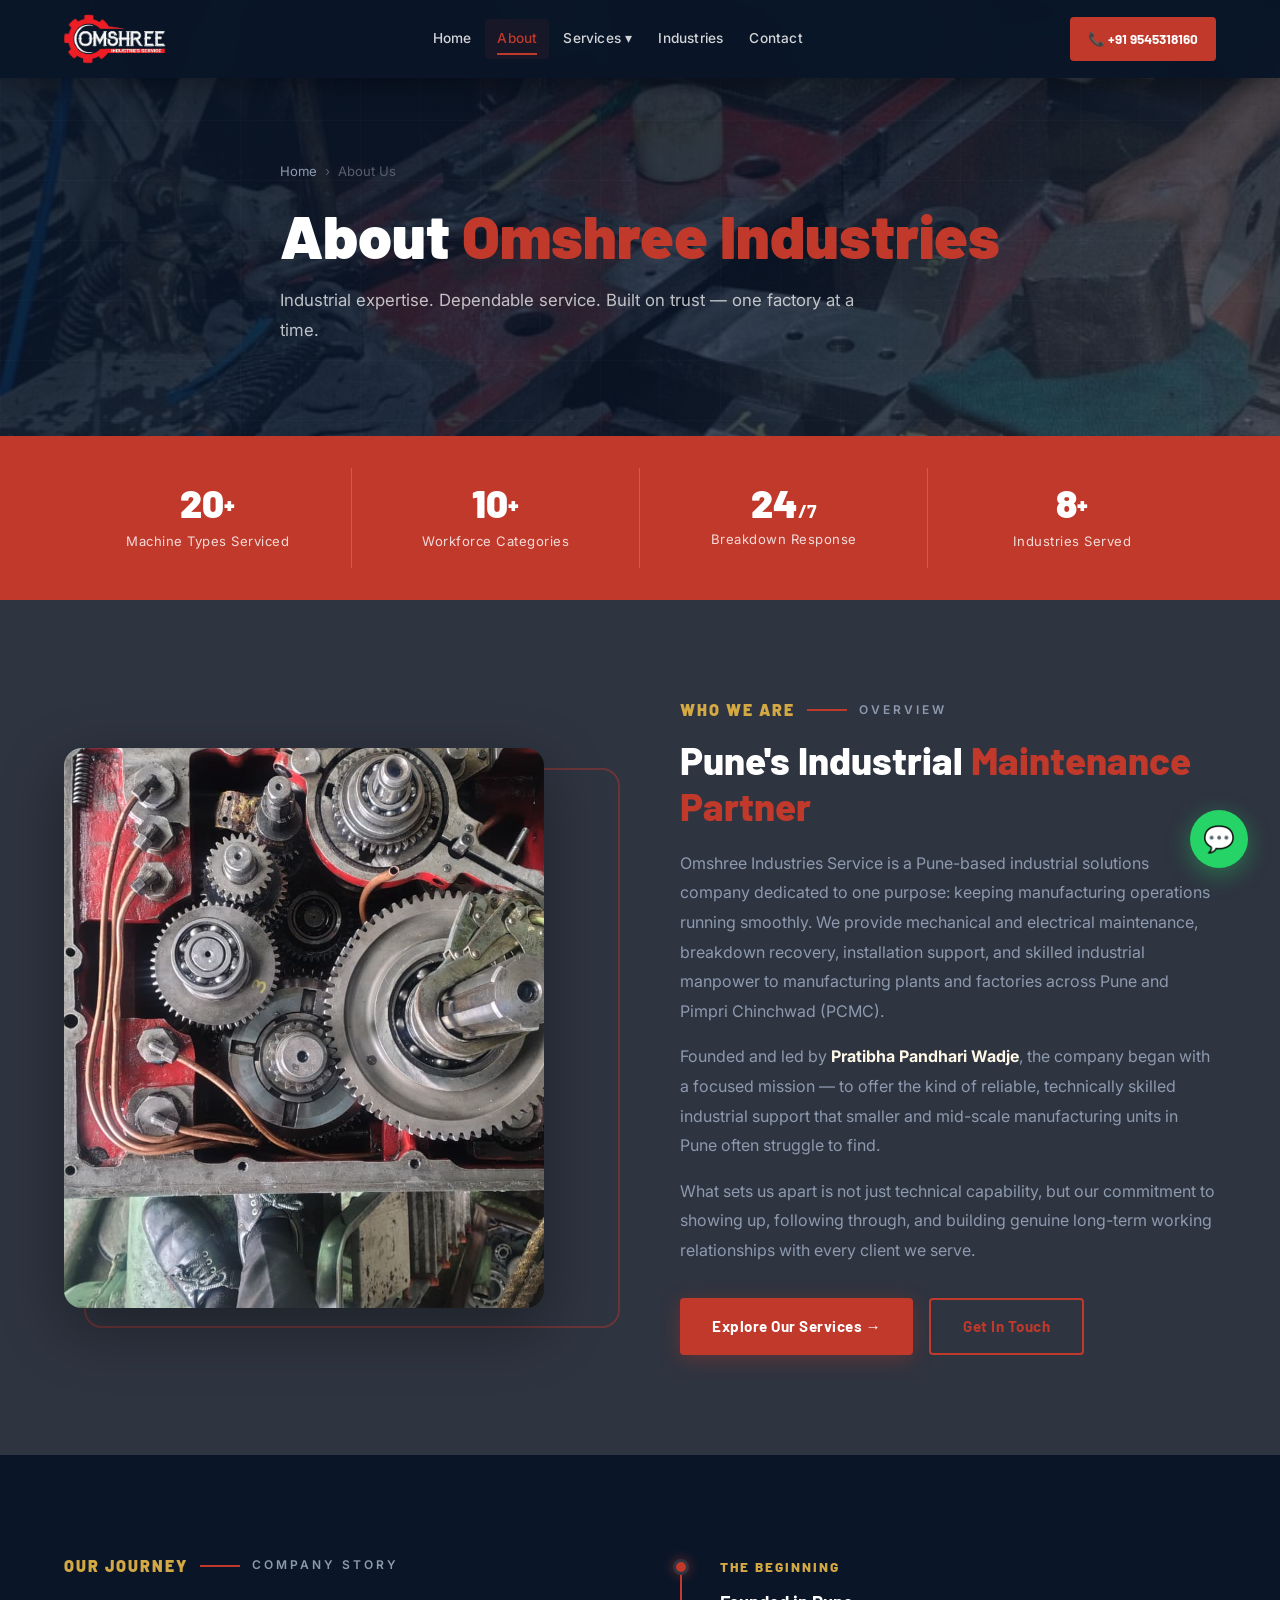
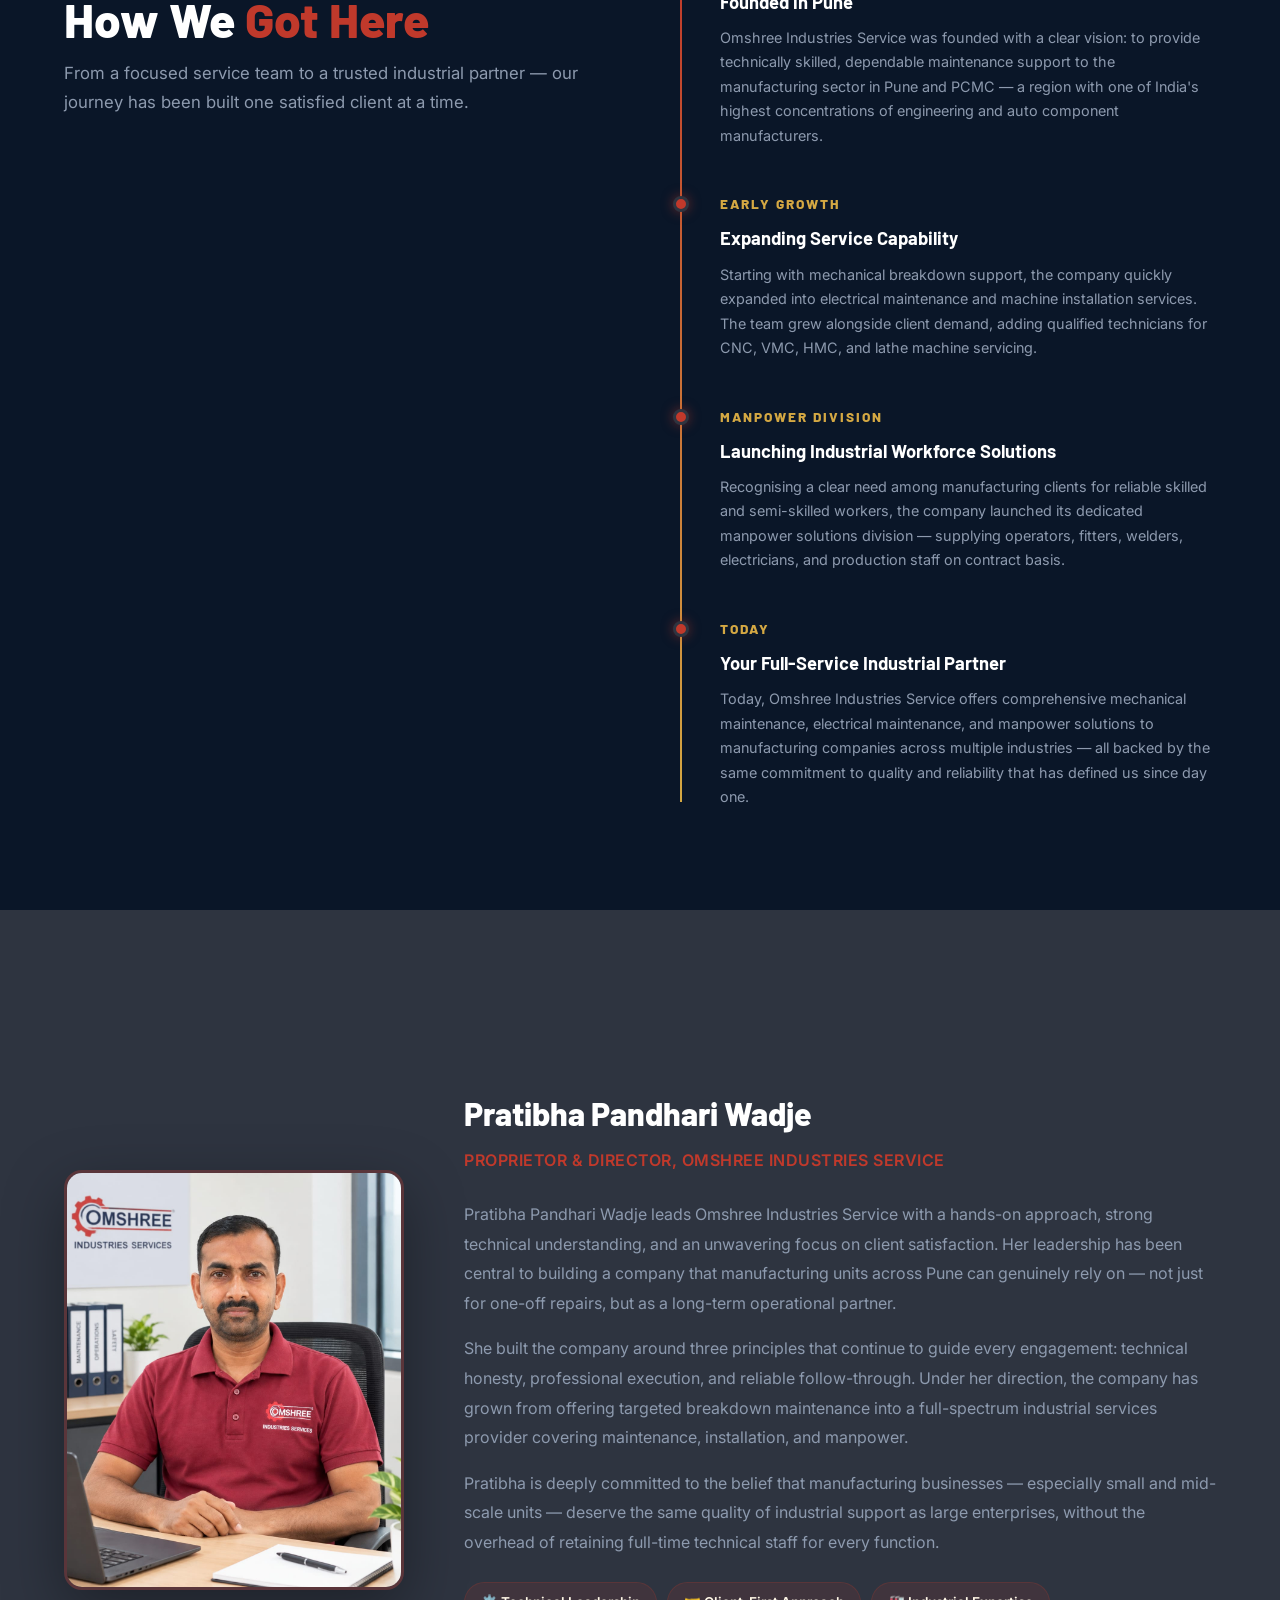
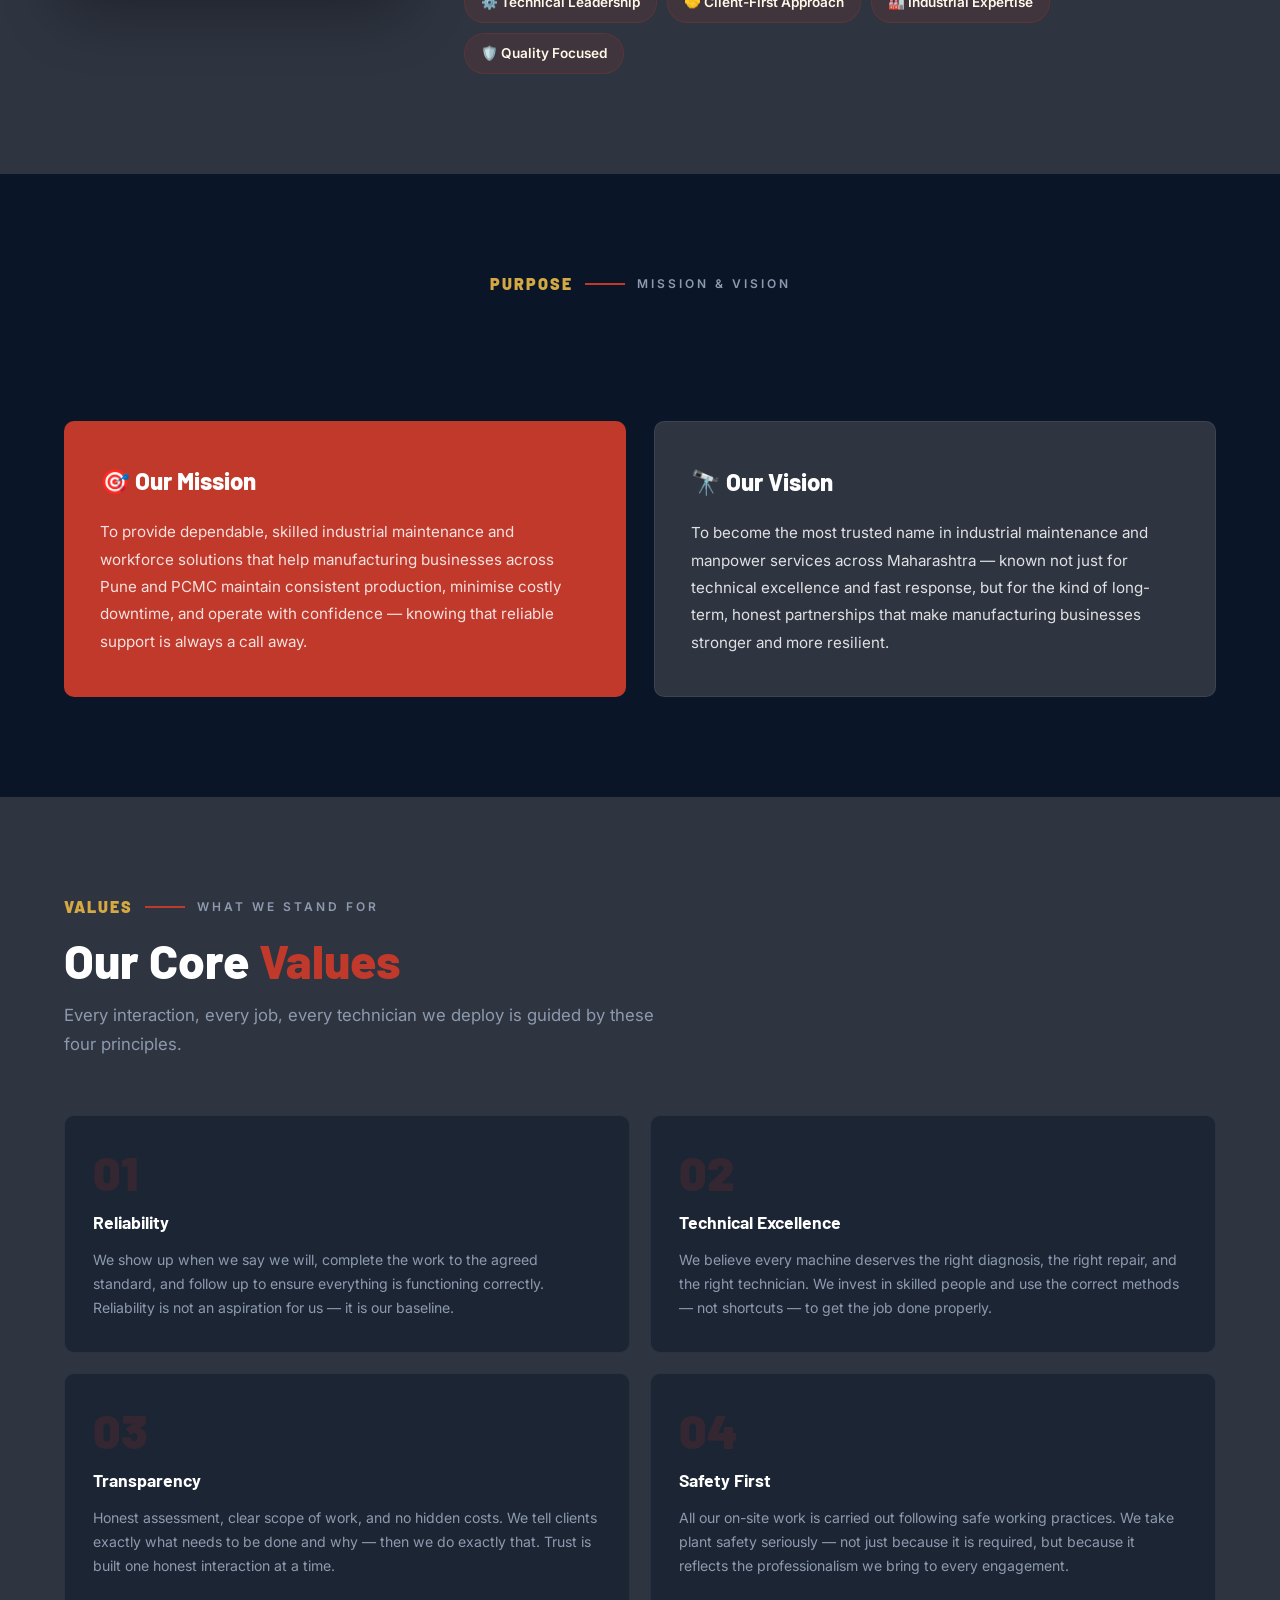
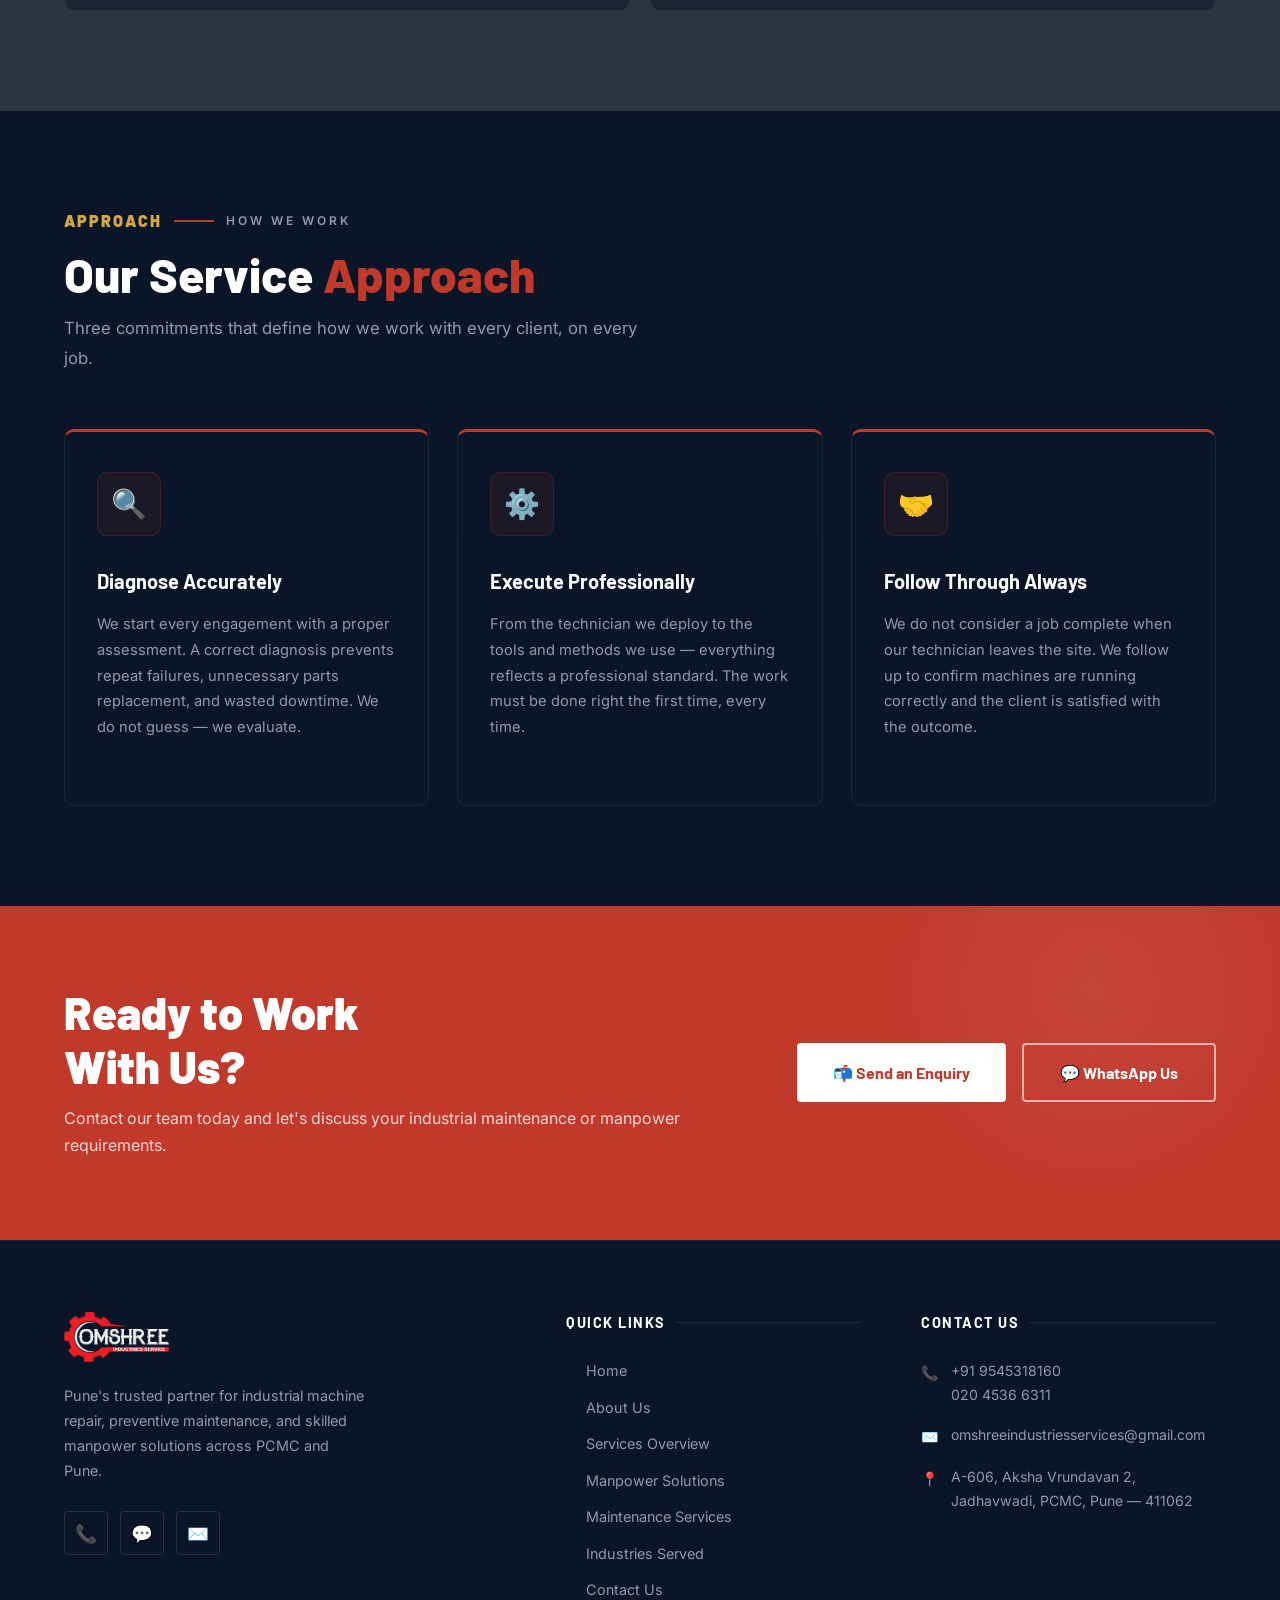
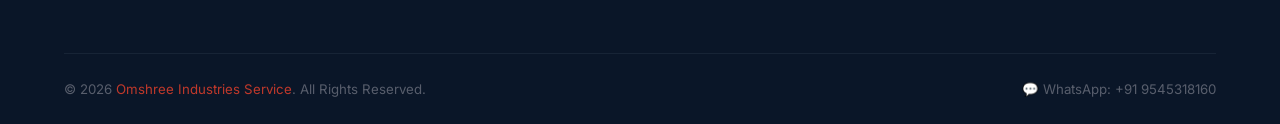
==== commit f526787c: "Add transparent logo and optimize mobile views for About journey and Industries coverage" ====
--- a/about.html
+++ b/about.html
@@ -5,7 +5,7 @@
   <meta name="viewport" content="width=device-width, initial-scale=1.0" />
   <title>About Us | Omshree Industries Service — Pune</title>
   <meta name="description" content="Learn about Omshree Industries Service — our company story, leadership, mission, values, and commitment to industrial maintenance and manpower excellence in Pune." />
-  <link rel="icon" type="image/jpeg" href="logo.jpg" />
+  <link rel="icon" type="image/png" href="logo.png" />
   <link rel="stylesheet" href="style.css" />
 </head>
 <body>
@@ -15,7 +15,7 @@
 <header id="header" role="banner">
   <div class="container">
     <div class="header-inner">
-      <a href="index.html" class="header-logo"><img src="logo.jpg" alt="Omshree Industries Service" width="170" height="50" /></a>
+      <a href="index.html" class="header-logo"><img src="logo.png" alt="Omshree Industries Service" width="170" height="50" /></a>
       <nav class="nav-links">
         <a href="index.html">Home</a>
         <a href="about.html" class="nav-active">About</a>
@@ -96,7 +96,7 @@
 <!-- ═══ COMPANY STORY TIMELINE ════════════════════════════════ -->
 <section style="background:var(--oxford-blue); padding:var(--section-py) 0;" aria-labelledby="timeline-title">
   <div class="container">
-    <div style="display:grid; grid-template-columns:1fr 1fr; gap:80px; align-items:start;">
+    <div class="two-col-layout">
       <div>
         <div class="section-label reveal"><span class="step-num">Our Journey</span><span class="step-divider"></span><span class="step-tag">Company Story</span></div>
         <h2 class="section-title reveal" id="timeline-title">How We <span>Got Here</span></h2>
@@ -232,7 +232,7 @@
 <footer id="footer" role="contentinfo">
   <div class="container">
     <div class="footer-grid">
-      <div class="footer-brand"><img src="logo.jpg" alt="Omshree Industries Service" width="160" height="48" loading="lazy" /><p>Pune's trusted partner for industrial machine repair, preventive maintenance, and skilled manpower solutions across PCMC and Pune.</p><div style="display:flex;gap:12px;"><a href="tel:+919545318160" class="social-btn">📞</a><a href="https://wa.me/919545318160" class="social-btn" target="_blank" rel="noopener noreferrer">💬</a><a href="mailto:omshreeindustriesservices@gmail.com" class="social-btn">✉️</a></div></div>
+      <div class="footer-brand"><img src="logo.png" alt="Omshree Industries Service" width="160" height="48" loading="lazy" /><p>Pune's trusted partner for industrial machine repair, preventive maintenance, and skilled manpower solutions across PCMC and Pune.</p><div style="display:flex;gap:12px;"><a href="tel:+919545318160" class="social-btn">📞</a><a href="https://wa.me/919545318160" class="social-btn" target="_blank" rel="noopener noreferrer">💬</a><a href="mailto:omshreeindustriesservices@gmail.com" class="social-btn">✉️</a></div></div>
       <nav class="footer-col"><h4>Quick Links</h4><ul class="footer-links"><li><a href="index.html">Home</a></li><li><a href="about.html">About Us</a></li><li><a href="services.html">Services Overview</a></li><li><a href="manpower.html">Manpower Solutions</a></li><li><a href="maintenance.html">Maintenance Services</a></li><li><a href="industries.html">Industries Served</a></li><li><a href="contact.html">Contact Us</a></li></ul></nav>
       <address class="footer-col" style="font-style:normal;"><h4>Contact Us</h4><div class="footer-contact-items"><div class="footer-contact-item"><span class="fci-icon">📞</span><div><a href="tel:+919545318160">+91 9545318160</a><br><a href="tel:02045366311">020 4536 6311</a></div></div><div class="footer-contact-item"><span class="fci-icon">✉️</span><div><a href="mailto:omshreeindustriesservices@gmail.com">omshreeindustriesservices@gmail.com</a></div></div><div class="footer-contact-item"><span class="fci-icon">📍</span><div>A-606, Aksha Vrundavan 2, Jadhavwadi, PCMC, Pune — 411062</div></div></div></address>
     </div>
--- a/style.css
+++ b/style.css
@@ -356,6 +356,11 @@
 .form-success .success-icon { font-size: 3.5rem; margin-bottom: 16px; }
 .form-success h4 { font-family: var(--font-heading); font-weight: 700; color: var(--machined-gold); font-size: 1.5rem; margin-bottom: 8px; }
 .form-success p { color: var(--steel-silver); }
+
+/* ─── TWO-COLUMN RESPONSIVE LAYOUT ──────────────────────── */
+.two-col-layout { display: grid; grid-template-columns: 1fr 1fr; gap: 80px; align-items: start; }
+.two-col-layout.align-center { align-items: center; }
+.coverage-card { background: rgba(10,22,40,0.5); border: 1px solid rgba(141,154,174,0.12); border-radius: 18px; padding: 48px 40px; }
 
 /* ─── ABOUT PAGE SPECIFIC ────────────────────────────────── */
 .timeline { position: relative; padding-left: 40px; }
@@ -529,6 +534,7 @@
   .contact-methods-grid { grid-template-columns: repeat(2, 1fr); }
   .hours-grid { grid-template-columns: 1fr; }
   .value-cards { grid-template-columns: 1fr; }
+  .two-col-layout { grid-template-columns: 1fr; gap: 48px; }
 }
 
 @media (max-width: 640px) {
@@ -555,4 +561,8 @@
   .cta-actions { flex-direction: column; width: 100%; }
   .btn-white, .btn-ghost-white { justify-content: center; }
   .hero-title { font-size: clamp(2rem, 8vw, 3rem); }
+  .two-col-layout { gap: 36px; }
+  .coverage-card { padding: 28px 20px; }
+  .timeline { padding-left: 32px; }
+  .timeline-dot { left: -39px; width: 14px; height: 14px; }
 }
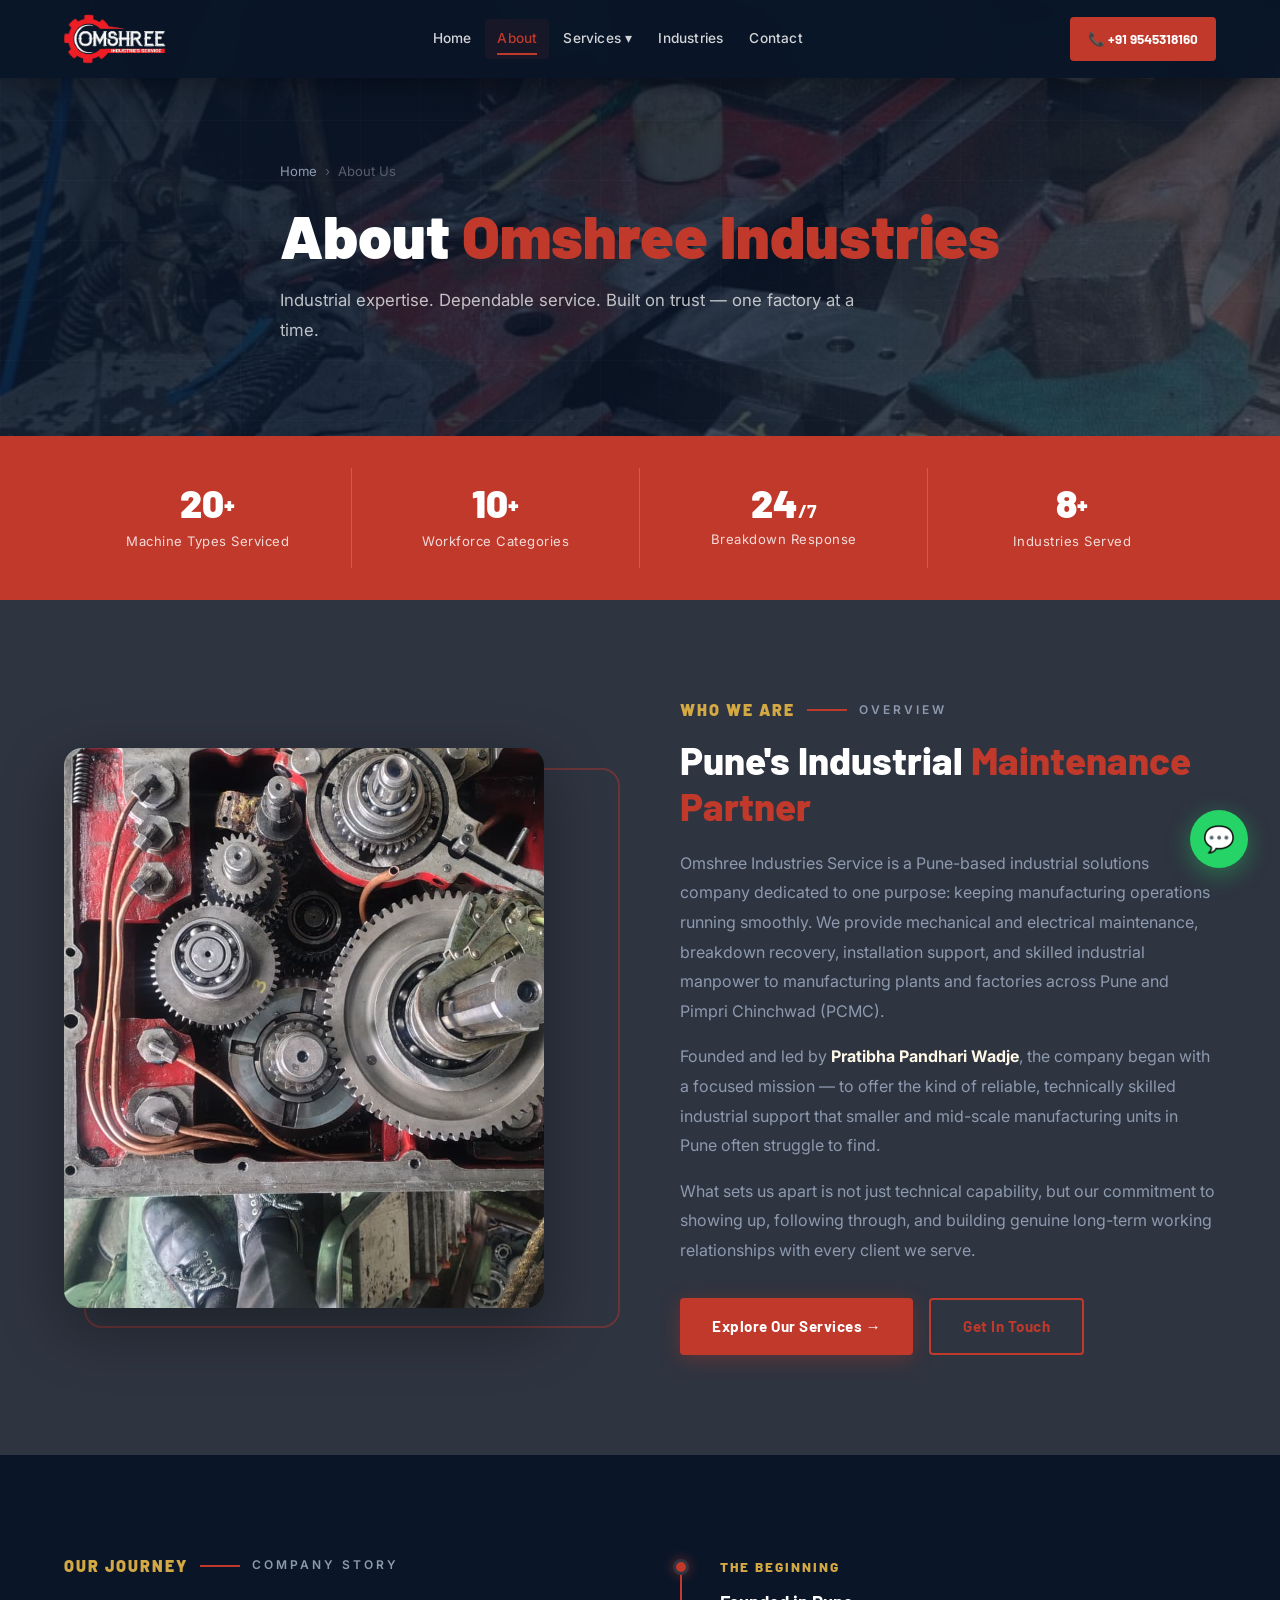
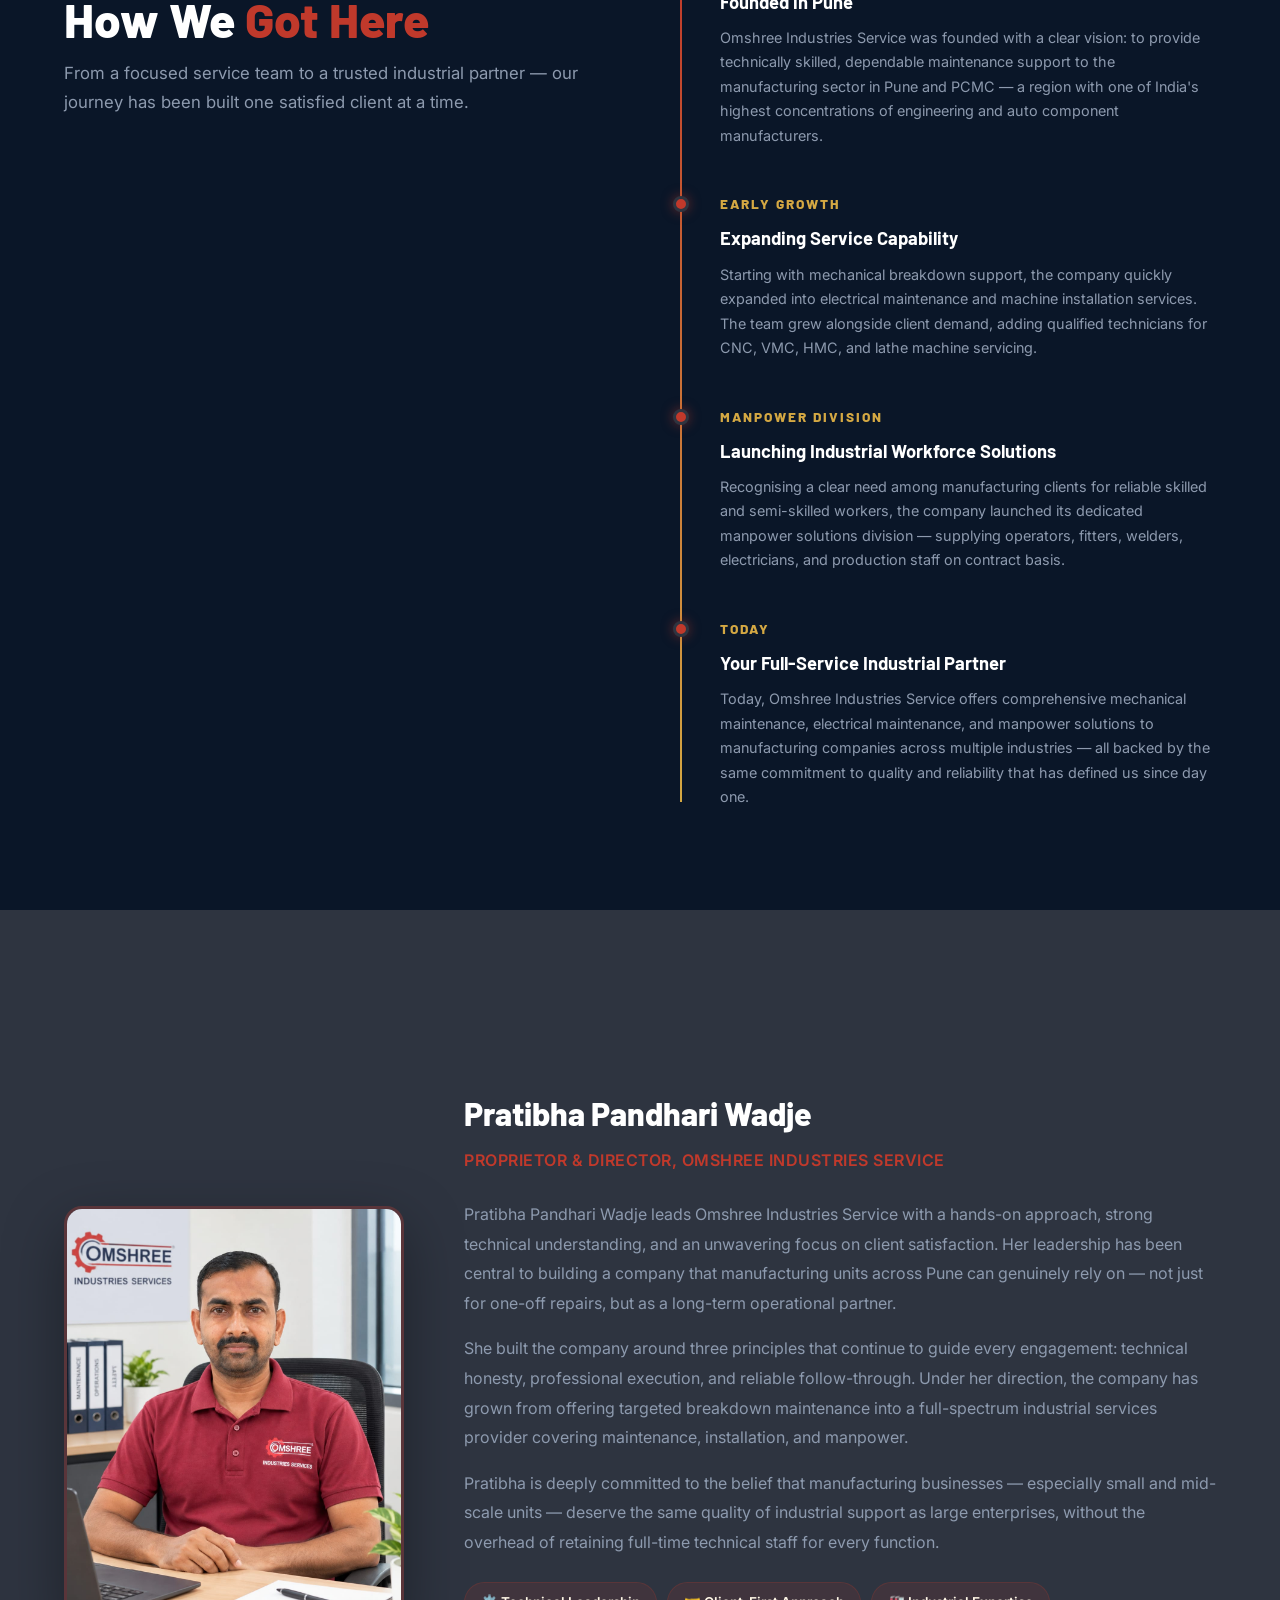
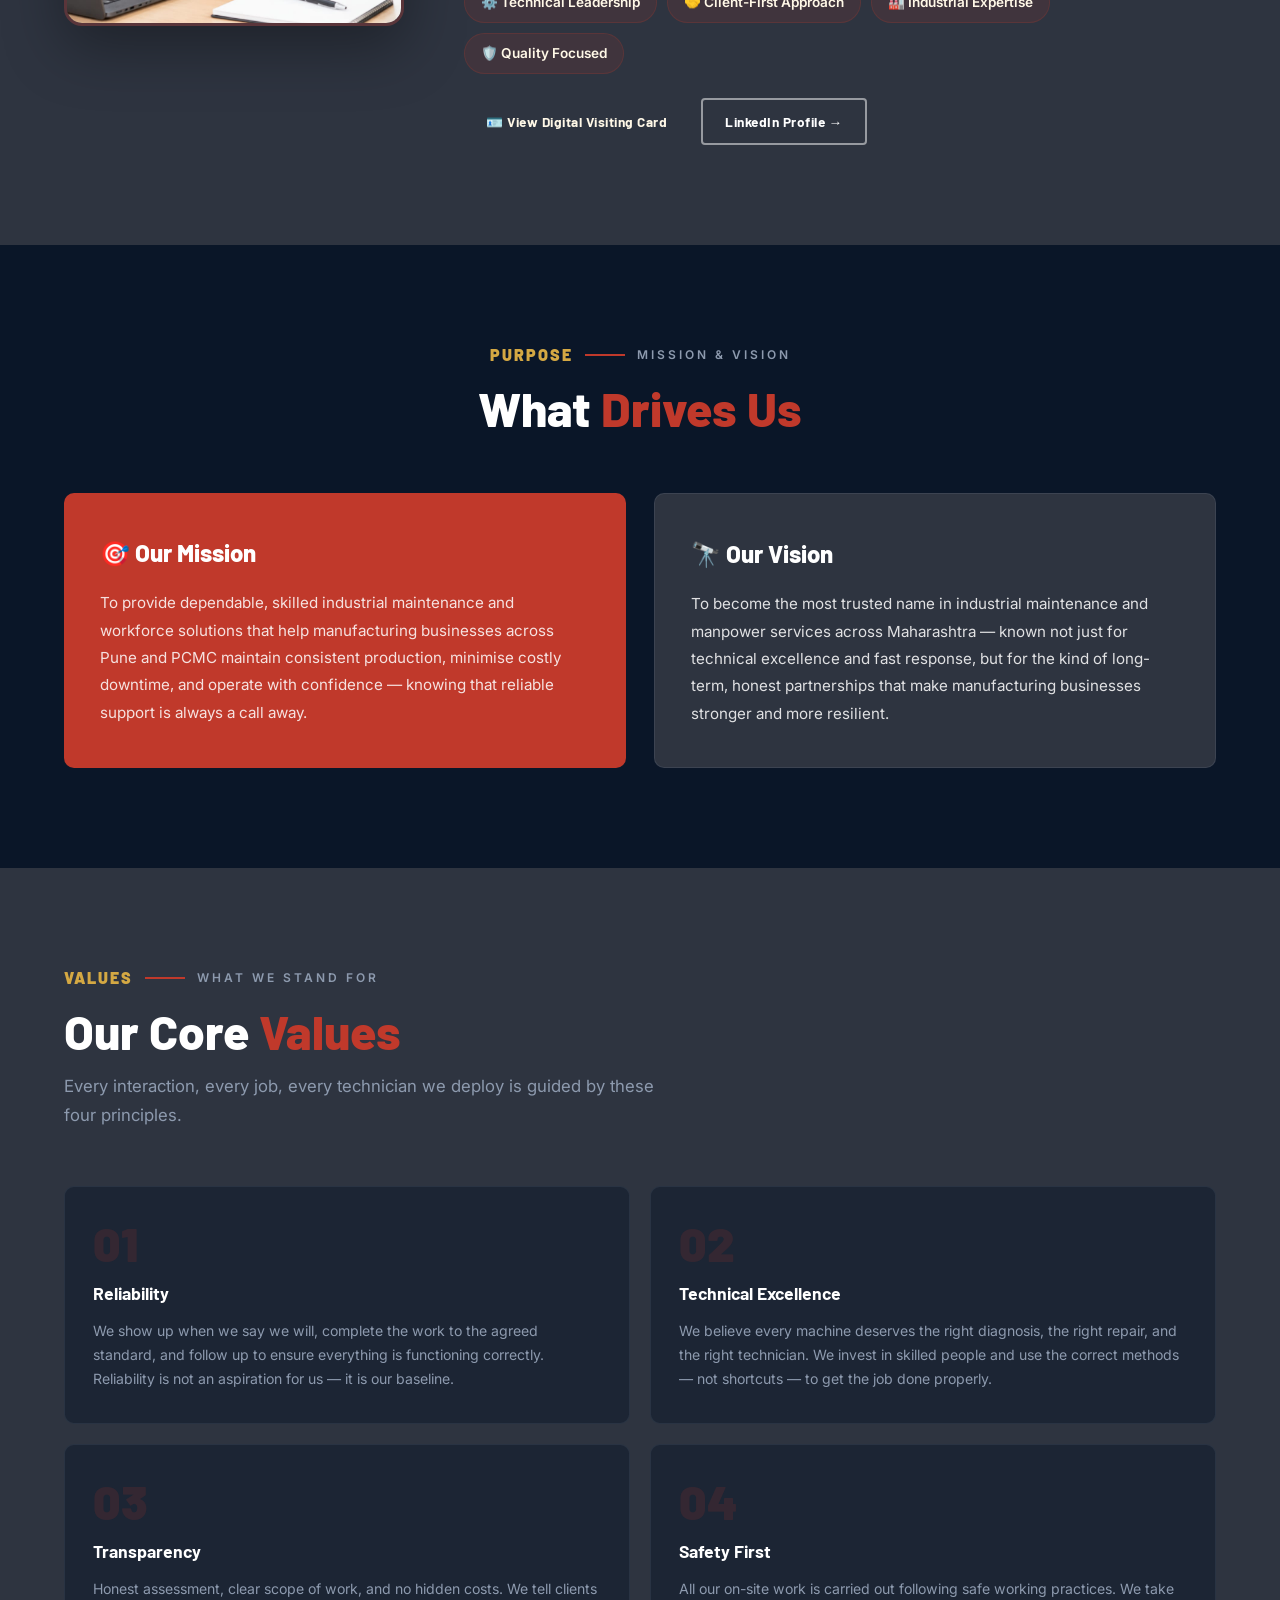
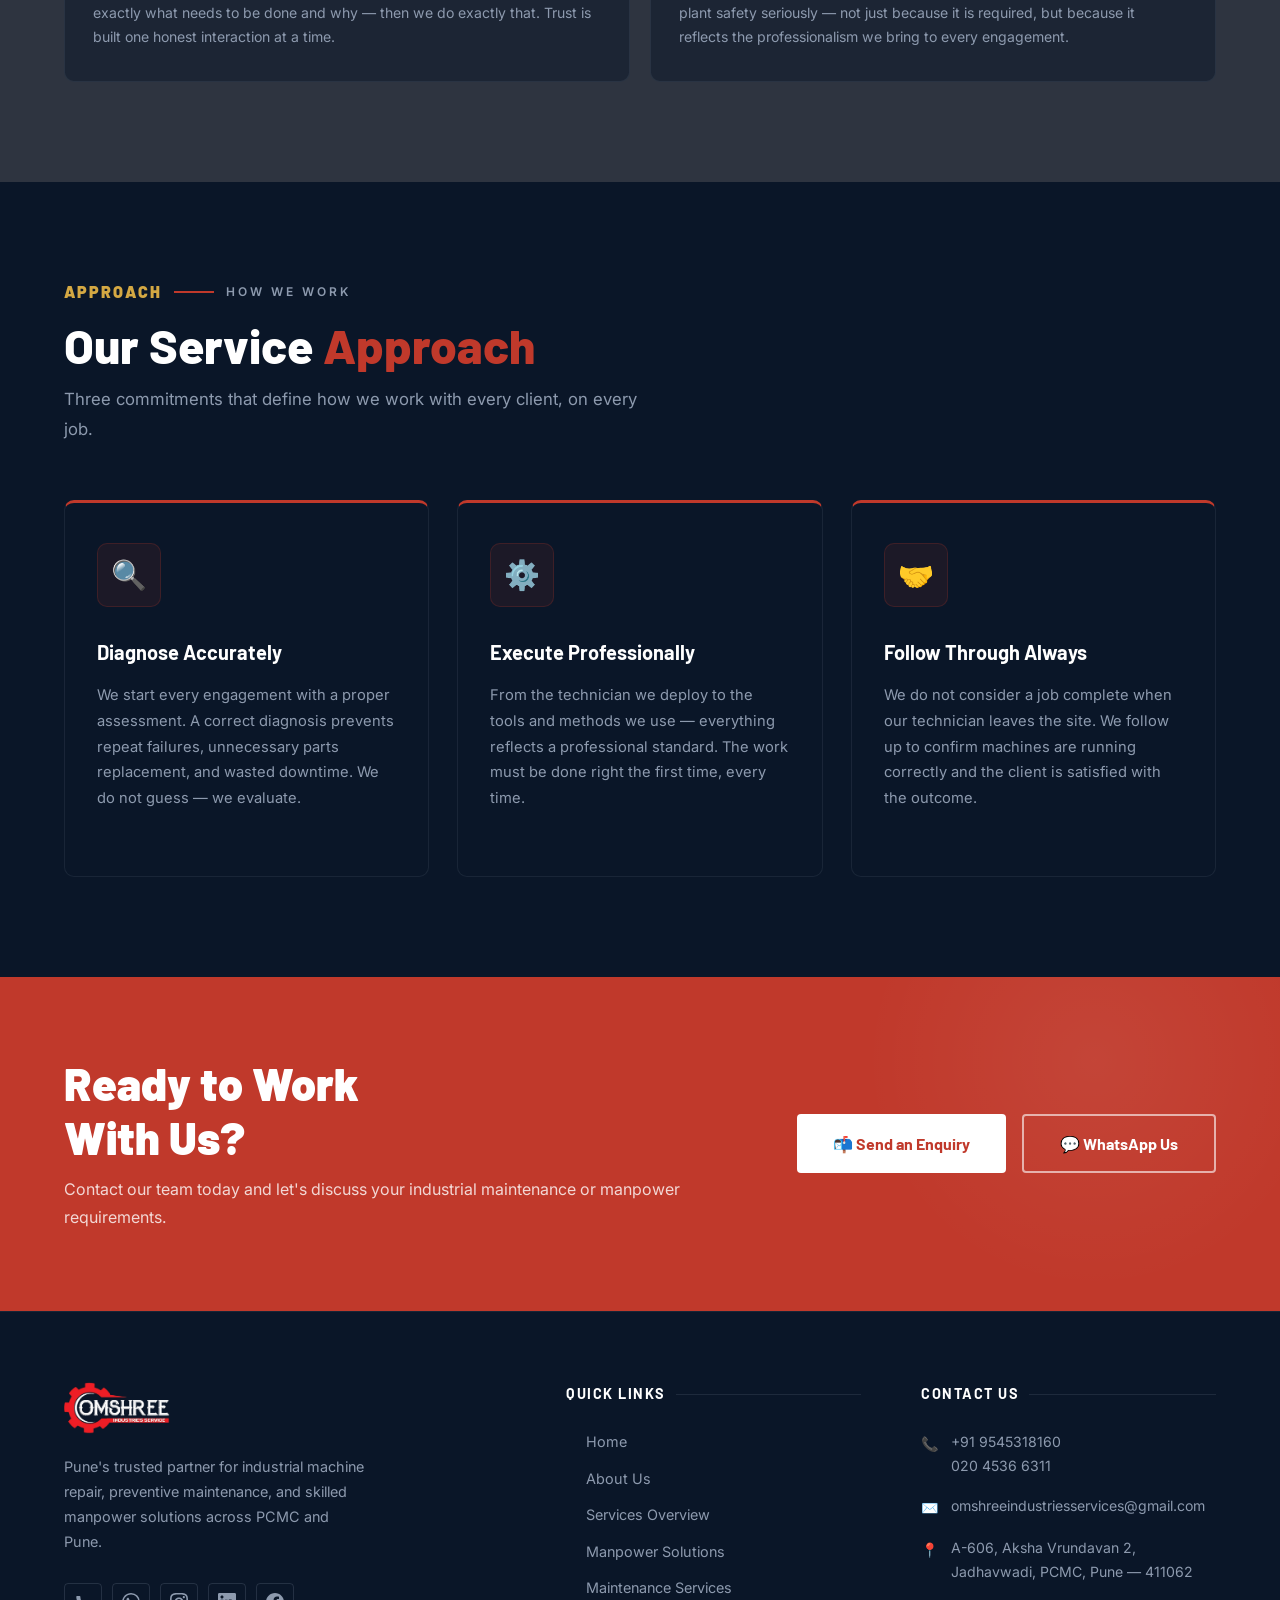
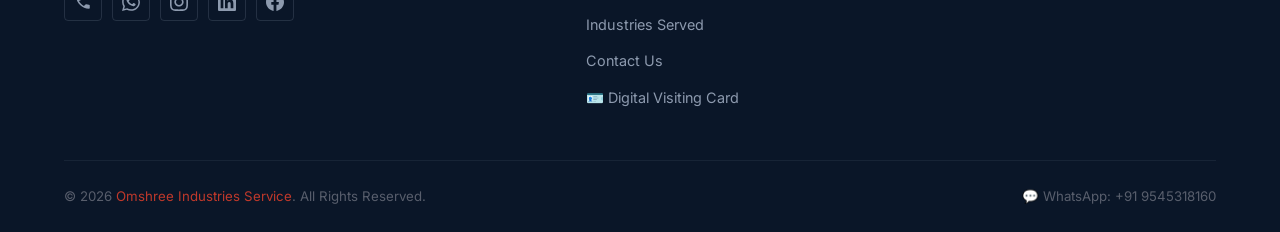
==== commit 1b5460d2: "Add Digital Visiting Card feature and integrate client social media profiles" ====
--- a/about.html
+++ b/about.html
@@ -152,6 +152,10 @@
           <span class="owner-trait">🏭 Industrial Expertise</span>
           <span class="owner-trait">🛡️ Quality Focused</span>
         </div>
+        <div style="margin-top:24px; display:flex; flex-wrap:wrap; gap:12px; align-items:center;">
+          <a href="contact.html#digital-card" class="btn btn-red" style="font-size:0.85rem; padding:10px 22px;">🪪 View Digital Visiting Card</a>
+          <a href="https://www.linkedin.com/in/pratibha-wadje-585568360/?isSelfProfile=true" target="_blank" rel="noopener noreferrer" class="btn btn-outline" style="font-size:0.85rem; padding:10px 22px;">LinkedIn Profile →</a>
+        </div>
       </div>
     </div>
   </div>
@@ -232,8 +236,14 @@
 <footer id="footer" role="contentinfo">
   <div class="container">
     <div class="footer-grid">
-      <div class="footer-brand"><img src="logo.png" alt="Omshree Industries Service" width="160" height="48" loading="lazy" /><p>Pune's trusted partner for industrial machine repair, preventive maintenance, and skilled manpower solutions across PCMC and Pune.</p><div style="display:flex;gap:12px;"><a href="tel:+919545318160" class="social-btn">📞</a><a href="https://wa.me/919545318160" class="social-btn" target="_blank" rel="noopener noreferrer">💬</a><a href="mailto:omshreeindustriesservices@gmail.com" class="social-btn">✉️</a></div></div>
-      <nav class="footer-col"><h4>Quick Links</h4><ul class="footer-links"><li><a href="index.html">Home</a></li><li><a href="about.html">About Us</a></li><li><a href="services.html">Services Overview</a></li><li><a href="manpower.html">Manpower Solutions</a></li><li><a href="maintenance.html">Maintenance Services</a></li><li><a href="industries.html">Industries Served</a></li><li><a href="contact.html">Contact Us</a></li></ul></nav>
+      <div class="footer-brand"><img src="logo.png" alt="Omshree Industries Service" width="160" height="48" loading="lazy" /><p>Pune's trusted partner for industrial machine repair, preventive maintenance, and skilled manpower solutions across PCMC and Pune.</p><div class="social-links">
+        <a href="tel:+919545318160" class="social-btn-sm wa" title="Call"><svg viewBox="0 0 24 24"><path d="M6.6 10.8c1.4 2.8 3.8 5.1 6.6 6.6l2.2-2.2c.3-.3.7-.4 1-.2 1.1.4 2.3.6 3.6.6.6 0 1 .4 1 1V20c0 .6-.4 1-1 1C11 21 3 13 3 5c0-.6.4-1 1-1h3.5c.6 0 1 .4 1 1 0 1.3.2 2.5.6 3.6.1.3 0 .7-.2 1L6.6 10.8z"/></svg></a>
+        <a href="https://wa.me/919545318160" class="social-btn-sm wa" title="WhatsApp" target="_blank" rel="noopener noreferrer"><svg viewBox="0 0 24 24"><path d="M17.472 14.382c-.297-.149-1.758-.867-2.03-.967-.273-.099-.471-.148-.67.15-.197.297-.767.966-.94 1.164-.173.199-.347.223-.644.075-.297-.15-1.255-.463-2.39-1.475-.883-.788-1.48-1.761-1.653-2.059-.173-.297-.018-.458.13-.606.134-.133.298-.347.446-.52.149-.174.198-.298.298-.497.099-.198.05-.371-.025-.52-.075-.149-.669-1.612-.916-2.207-.242-.579-.487-.5-.669-.51-.173-.008-.371-.01-.57-.01-.198 0-.52.074-.792.372-.272.297-1.04 1.016-1.04 2.479 0 1.462 1.065 2.875 1.213 3.074.149.198 2.096 3.2 5.077 4.487.709.306 1.262.489 1.694.625.712.227 1.36.195 1.871.118.571-.085 1.758-.719 2.006-1.413.248-.694.248-1.289.173-1.413-.074-.124-.272-.198-.57-.347m-5.421 7.403h-.004a9.87 9.87 0 01-5.031-1.378l-.361-.214-3.741.982.998-3.648-.235-.374a9.86 9.86 0 01-1.51-5.26c.001-5.45 4.436-9.884 9.888-9.884 2.64 0 5.122 1.03 6.988 2.898a9.825 9.825 0 012.893 6.994c-.003 5.45-4.437 9.884-9.885 9.884m8.413-18.297A11.815 11.815 0 0012.05 0C5.495 0 .16 5.335.157 11.892c0 2.096.547 4.142 1.588 5.945L.057 24l6.305-1.654a11.882 11.882 0 005.683 1.448h.005c6.554 0 11.89-5.335 11.893-11.893a11.821 11.821 0 00-3.48-8.413z"/></svg></a>
+        <a href="https://www.instagram.com/omshree_industries_service/" class="social-btn-sm ig" title="Instagram" target="_blank" rel="noopener noreferrer"><svg viewBox="0 0 24 24"><path d="M12 2.163c3.204 0 3.584.012 4.85.07 3.252.148 4.771 1.691 4.919 4.919.058 1.265.069 1.645.069 4.849 0 3.205-.012 3.584-.069 4.849-.149 3.225-1.664 4.771-4.919 4.919-1.266.058-1.644.07-4.85.07-3.204 0-3.584-.012-4.849-.07-3.26-.149-4.771-1.699-4.919-4.92-.058-1.265-.07-1.644-.07-4.849 0-3.204.013-3.583.07-4.849.149-3.227 1.664-4.771 4.919-4.919 1.266-.057 1.645-.069 4.849-.069zm0-2.163c-3.259 0-3.667.014-4.947.072-4.358.2-6.78 2.618-6.98 6.98-.059 1.281-.073 1.689-.073 4.948 0 3.259.014 3.668.072 4.948.2 4.358 2.618 6.78 6.98 6.98 1.281.058 1.689.072 4.948.072 3.259 0 3.668-.014 4.948-.072 4.354-.2 6.782-2.618 6.979-6.98.059-1.28.073-1.689.073-4.948 0-3.259-.014-3.667-.072-4.947-.196-4.354-2.617-6.78-6.979-6.98-1.281-.059-1.69-.073-4.949-.073zm0 5.838c-3.403 0-6.162 2.759-6.162 6.162s2.759 6.163 6.162 6.163 6.162-2.759 6.162-6.163c0-3.403-2.759-6.162-6.162-6.162zm0 10.162c-2.209 0-4-1.79-4-4 0-2.209 1.791-4 4-4s4 1.791 4 4c0 2.21-1.791 4-4 4zm6.406-11.845c-.796 0-1.441.645-1.441 1.44s.645 1.44 1.441 1.44c.795 0 1.439-.645 1.439-1.44s-.644-1.44-1.439-1.44z"/></svg></a>
+        <a href="https://www.linkedin.com/in/pratibha-wadje-585568360/?isSelfProfile=true" class="social-btn-sm li" title="LinkedIn" target="_blank" rel="noopener noreferrer"><svg viewBox="0 0 24 24"><path d="M20.447 20.452h-3.554v-5.569c0-1.328-.027-3.037-1.852-3.037-1.853 0-2.136 1.445-2.136 2.939v5.667H9.351V9h3.414v1.561h.046c.477-.9 1.637-1.85 3.37-1.85 3.601 0 4.267 2.37 4.267 5.455v6.286zM5.337 7.433c-1.144 0-2.063-.926-2.063-2.065 0-1.138.92-2.063 2.063-2.063 1.14 0 2.064.925 2.064 2.063 0 1.139-.925 2.065-2.064 2.065zm1.782 13.019H3.555V9h3.564v11.452zM22.225 0H1.771C.792 0 0 .774 0 1.729v20.542C0 23.227.792 24 1.771 24h20.451C23.2 24 24 23.227 24 22.271V1.729C24 .774 23.2 0 22.222 0h.003z"/></svg></a>
+        <a href="https://www.facebook.com/profile.php?id=61595515780382" class="social-btn-sm fb" title="Facebook" target="_blank" rel="noopener noreferrer"><svg viewBox="0 0 24 24"><path d="M24 12.073c0-6.627-5.373-12-12-12s-12 5.373-12 12c0 5.99 4.388 10.954 10.125 11.854v-8.385H7.078v-3.47h3.047V9.43c0-3.007 1.792-4.669 4.533-4.669 1.312 0 2.686.235 2.686.235v2.953H15.83c-1.491 0-1.956.925-1.956 1.874v2.25h3.328l-.532 3.47h-2.796v8.385C19.612 23.027 24 18.062 24 12.073z"/></svg></a>
+      </div></div>
+      <nav class="footer-col"><h4>Quick Links</h4><ul class="footer-links"><li><a href="index.html">Home</a></li><li><a href="about.html">About Us</a></li><li><a href="services.html">Services Overview</a></li><li><a href="manpower.html">Manpower Solutions</a></li><li><a href="maintenance.html">Maintenance Services</a></li><li><a href="industries.html">Industries Served</a></li><li><a href="contact.html">Contact Us</a></li><li><a href="contact.html#digital-card">🪪 Digital Visiting Card</a></li></ul></nav>
       <address class="footer-col" style="font-style:normal;"><h4>Contact Us</h4><div class="footer-contact-items"><div class="footer-contact-item"><span class="fci-icon">📞</span><div><a href="tel:+919545318160">+91 9545318160</a><br><a href="tel:02045366311">020 4536 6311</a></div></div><div class="footer-contact-item"><span class="fci-icon">✉️</span><div><a href="mailto:omshreeindustriesservices@gmail.com">omshreeindustriesservices@gmail.com</a></div></div><div class="footer-contact-item"><span class="fci-icon">📍</span><div>A-606, Aksha Vrundavan 2, Jadhavwadi, PCMC, Pune — 411062</div></div></div></address>
     </div>
     <div class="footer-bottom"><p>© 2026 <span>Omshree Industries Service</span>. All Rights Reserved.</p><a href="https://wa.me/919545318160" target="_blank" rel="noopener noreferrer" style="font-size:0.83rem;color:var(--davys-grey);display:flex;align-items:center;gap:8px;">💬 WhatsApp: +91 9545318160</a></div>
--- a/style.css
+++ b/style.css
@@ -486,6 +486,46 @@
 .footer-bottom { border-top: 1px solid rgba(141,154,174,0.1); padding: 24px 0; display: flex; align-items: center; justify-content: space-between; gap: 20px; }
 .footer-bottom p { font-size: 0.83rem; color: var(--davys-grey); }
 .footer-bottom p span { color: var(--persian-red); }
+
+/* ─── SOCIAL MEDIA BUTTONS ───────────────────────────────── */
+.social-links { display: flex; gap: 10px; flex-wrap: wrap; }
+.social-btn-sm { width: 38px; height: 38px; border-radius: var(--radius-sm); border: 1px solid rgba(141,154,174,0.2); display: flex; align-items: center; justify-content: center; color: var(--steel-silver); transition: all var(--t-smooth); flex-shrink: 0; }
+.social-btn-sm svg { width: 18px; height: 18px; fill: currentColor; }
+.social-btn-sm:hover { transform: translateY(-3px); box-shadow: 0 8px 20px rgba(0,0,0,0.3); }
+.social-btn-sm.ig:hover { background: radial-gradient(circle at 30% 110%, #fdf497 0%, #fd5949 45%, #d6249f 60%, #285AEB 90%); border-color: transparent; color: var(--white); }
+.social-btn-sm.li:hover { background: #0A66C2; border-color: #0A66C2; color: var(--white); }
+.social-btn-sm.fb:hover { background: #1877F2; border-color: #1877F2; color: var(--white); }
+.social-btn-sm.wa:hover { background: #25D366; border-color: #25D366; color: var(--white); }
+
+/* ─── DIGITAL VISITING CARD ──────────────────────────────── */
+.vcard-section { background: var(--oxford-blue); padding: var(--section-py) 0; }
+.vcard-wrapper { display: flex; gap: 60px; align-items: center; justify-content: center; flex-wrap: wrap; }
+.vcard-frame { position: relative; border-radius: 16px; overflow: hidden; box-shadow: 0 20px 60px rgba(0,0,0,0.5), 0 0 0 1px rgba(141,154,174,0.12); max-width: 500px; width: 100%; transition: transform var(--t-smooth), box-shadow var(--t-smooth); cursor: pointer; }
+.vcard-frame:hover { transform: translateY(-8px) scale(1.01); box-shadow: 0 32px 80px rgba(0,0,0,0.55), 0 0 0 1px rgba(192,57,43,0.3), 0 0 40px rgba(192,57,43,0.1); }
+.vcard-frame img { width: 100%; height: auto; display: block; }
+.vcard-shine { position: absolute; inset: 0; background: linear-gradient(135deg, rgba(255,255,255,0.08) 0%, transparent 50%, rgba(255,255,255,0.03) 100%); pointer-events: none; }
+.vcard-actions { display: flex; flex-direction: column; gap: 20px; align-items: flex-start; }
+.vcard-info h3 { font-family: var(--font-heading); font-weight: 800; font-size: 1.6rem; color: var(--white); margin-bottom: 8px; }
+.vcard-info p { font-size: 0.95rem; color: var(--steel-silver); line-height: 1.7; max-width: 320px; margin-bottom: 28px; }
+.vcard-btn { display: inline-flex; align-items: center; gap: 10px; font-family: var(--font-heading); font-weight: 700; font-size: 0.9rem; padding: 14px 28px; border-radius: var(--radius-sm); transition: all var(--t-smooth); }
+.vcard-btn.download { background: var(--persian-red); color: var(--white); }
+.vcard-btn.download:hover { background: var(--persian-red-d); transform: translateY(-2px); box-shadow: var(--shadow-red); }
+.vcard-btn.share { background: transparent; color: var(--cosmic-latte); border: 1.5px solid rgba(141,154,174,0.3); }
+.vcard-btn.share:hover { border-color: var(--machined-gold); color: var(--machined-gold); transform: translateY(-2px); }
+.vcard-tap-hint { position: absolute; bottom: 12px; right: 12px; background: rgba(10,22,40,0.85); color: var(--white); font-size: 0.78rem; font-weight: 600; padding: 6px 14px; border-radius: 20px; backdrop-filter: blur(6px); border: 1px solid rgba(255,255,255,0.15); pointer-events: none; transition: all var(--t-smooth); }
+.vcard-frame:hover .vcard-tap-hint { background: var(--persian-red); border-color: var(--persian-red); }
+.vcard-quick-pills { display: flex; flex-wrap: wrap; gap: 8px; margin-top: 10px; }
+.vcard-pill { font-size: 0.8rem; color: var(--steel-silver); background: rgba(255,255,255,0.04); border: 1px solid rgba(141,154,174,0.15); padding: 6px 12px; border-radius: var(--radius-sm); text-decoration: none; transition: all var(--t-smooth); }
+.vcard-pill:hover { border-color: var(--persian-red); color: var(--white); background: rgba(192,57,43,0.1); }
+
+/* ─── VCARD MODAL LIGHTBOX ───────────────────────────────── */
+.vcard-modal { display: none; position: fixed; inset: 0; background: rgba(10,22,40,0.92); z-index: 10000; align-items: center; justify-content: center; padding: 20px; backdrop-filter: blur(8px); }
+.vcard-modal.open { display: flex; }
+.vcard-modal-inner { position: relative; max-width: 700px; width: 100%; animation: vcardZoom 0.35s cubic-bezier(0.4,0,0.2,1); }
+.vcard-modal-inner img { width: 100%; border-radius: 16px; box-shadow: 0 40px 100px rgba(0,0,0,0.7); }
+.vcard-modal-close { position: absolute; top: -16px; right: -16px; width: 40px; height: 40px; background: var(--persian-red); border-radius: 50%; display: flex; align-items: center; justify-content: center; color: var(--white); font-size: 1.2rem; cursor: pointer; transition: all var(--t-smooth); box-shadow: var(--shadow-red); border: none; font-family: var(--font-heading); font-weight: 700; }
+.vcard-modal-close:hover { background: var(--persian-red-d); transform: scale(1.1) rotate(90deg); }
+@keyframes vcardZoom { from { opacity: 0; transform: scale(0.85); } to { opacity: 1; transform: scale(1); } }
 
 /* ─── WHATSAPP FLOAT ─────────────────────────────────────── */
 .wa-float { position: fixed; bottom: 32px; right: 32px; width: 58px; height: 58px; background: #25D366; border-radius: 50%; display: flex; align-items: center; justify-content: center; font-size: 1.6rem; box-shadow: 0 6px 24px rgba(37,211,102,0.4); z-index: 999; transition: all var(--t-smooth); animation: wa-pulse 3s ease-in-out infinite; }
@@ -565,4 +605,8 @@
   .coverage-card { padding: 28px 20px; }
   .timeline { padding-left: 32px; }
   .timeline-dot { left: -39px; width: 14px; height: 14px; }
+  .vcard-wrapper { gap: 28px; }
+  .vcard-actions { width: 100%; }
+  .vcard-actions .vcard-btn { width: 100%; justify-content: center; }
+  .vcard-quick-pills { width: 100%; }
 }
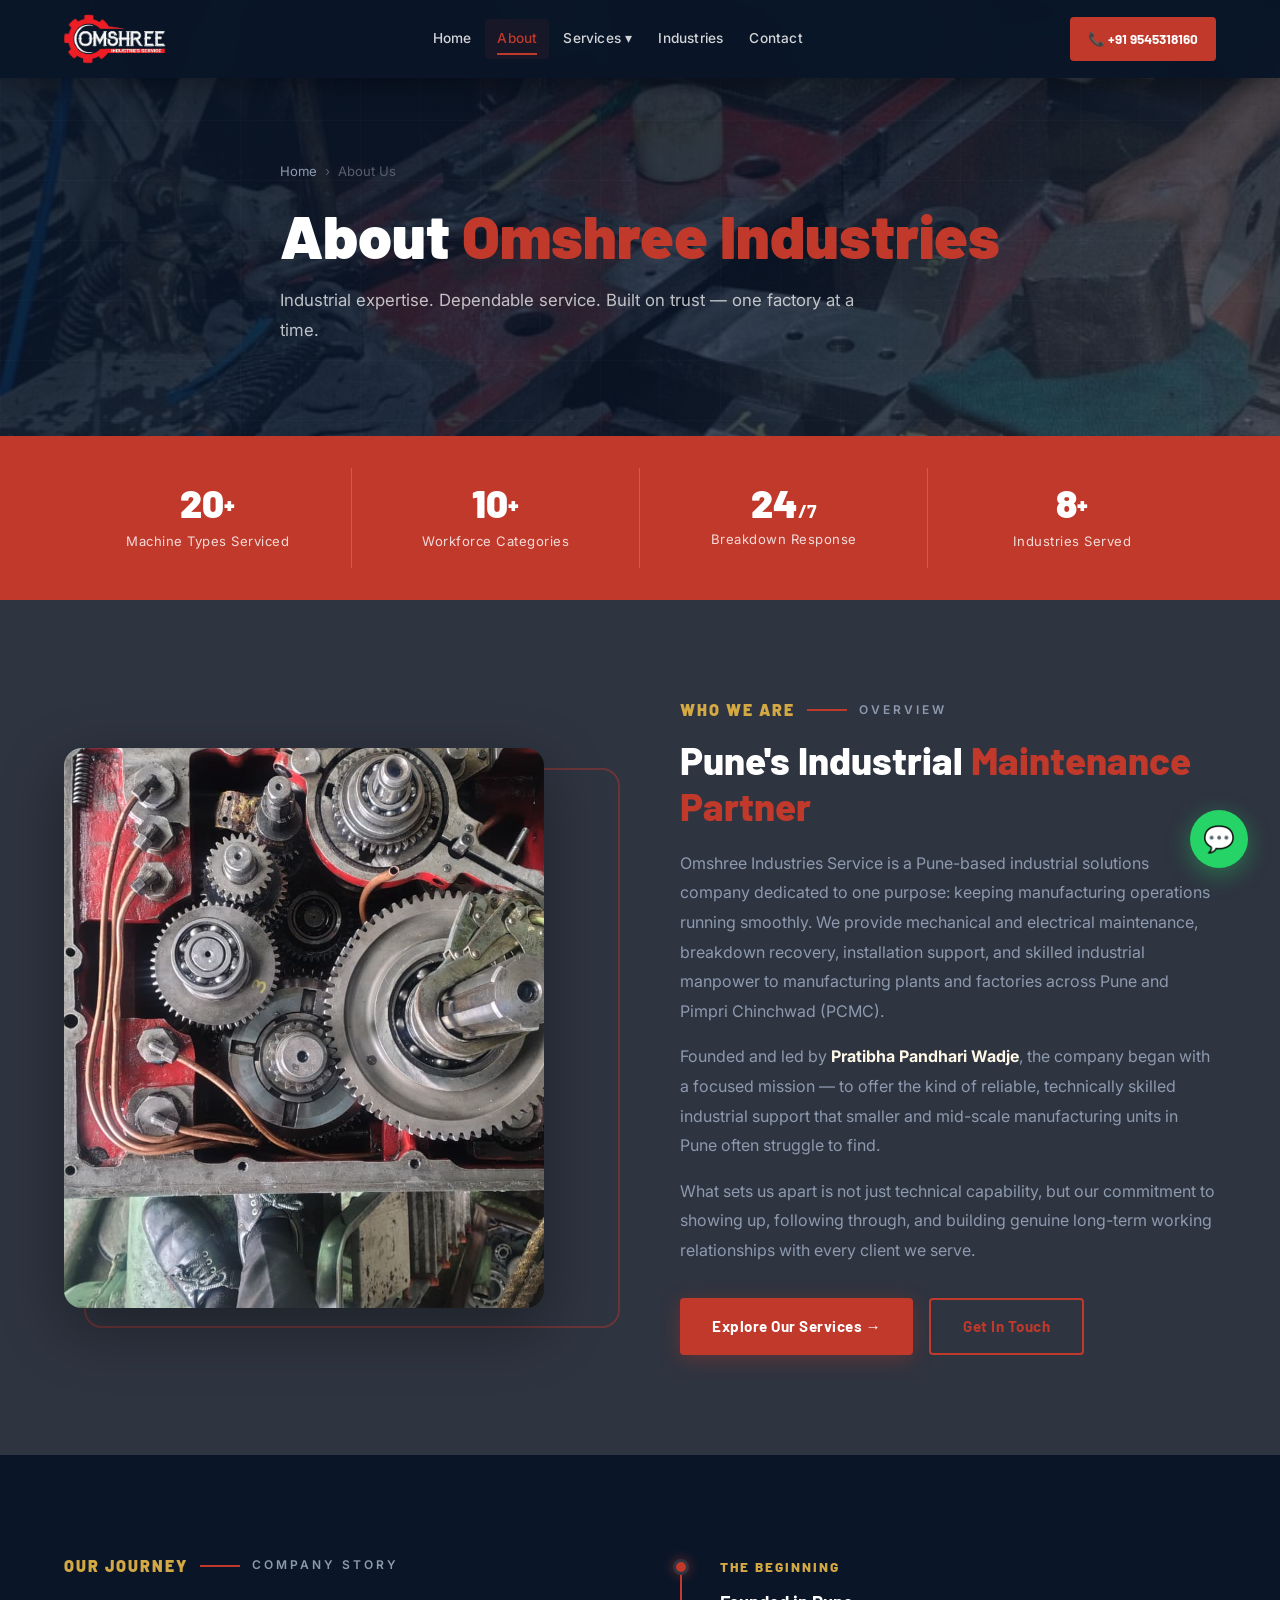
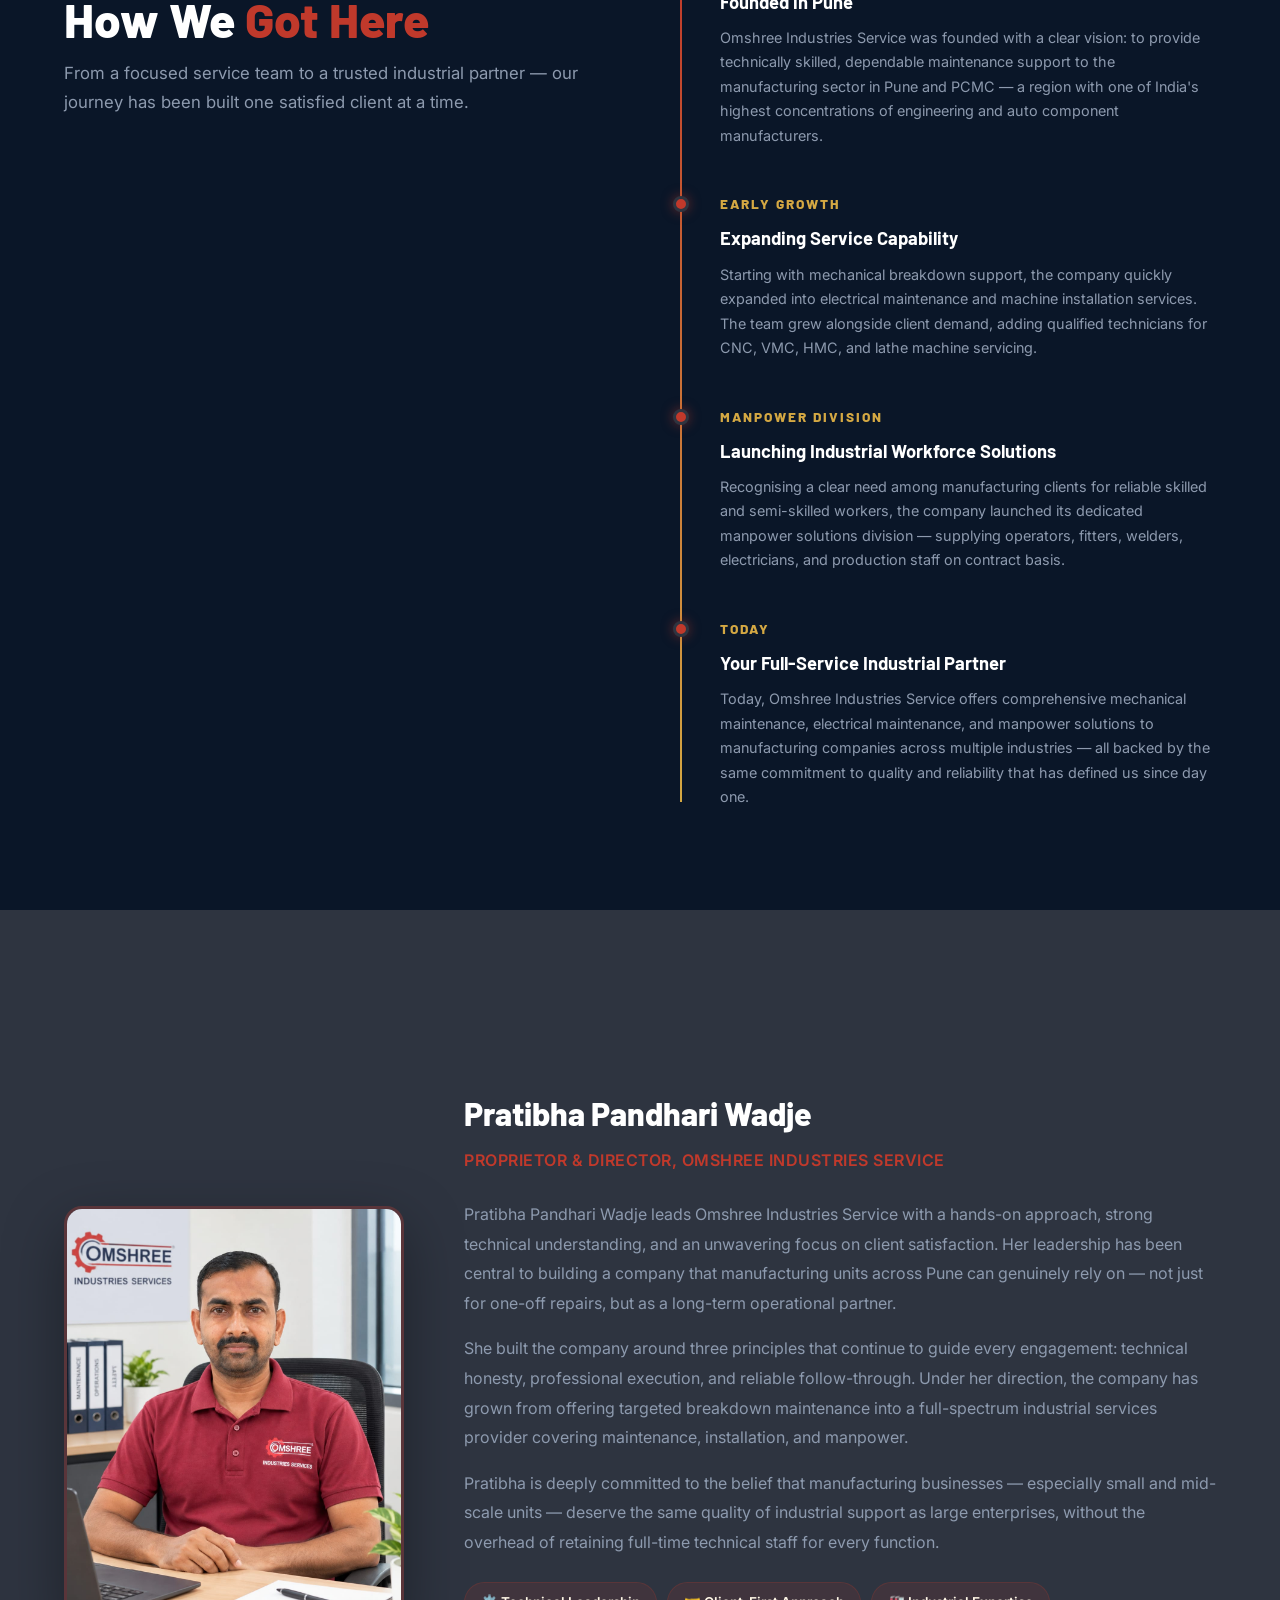
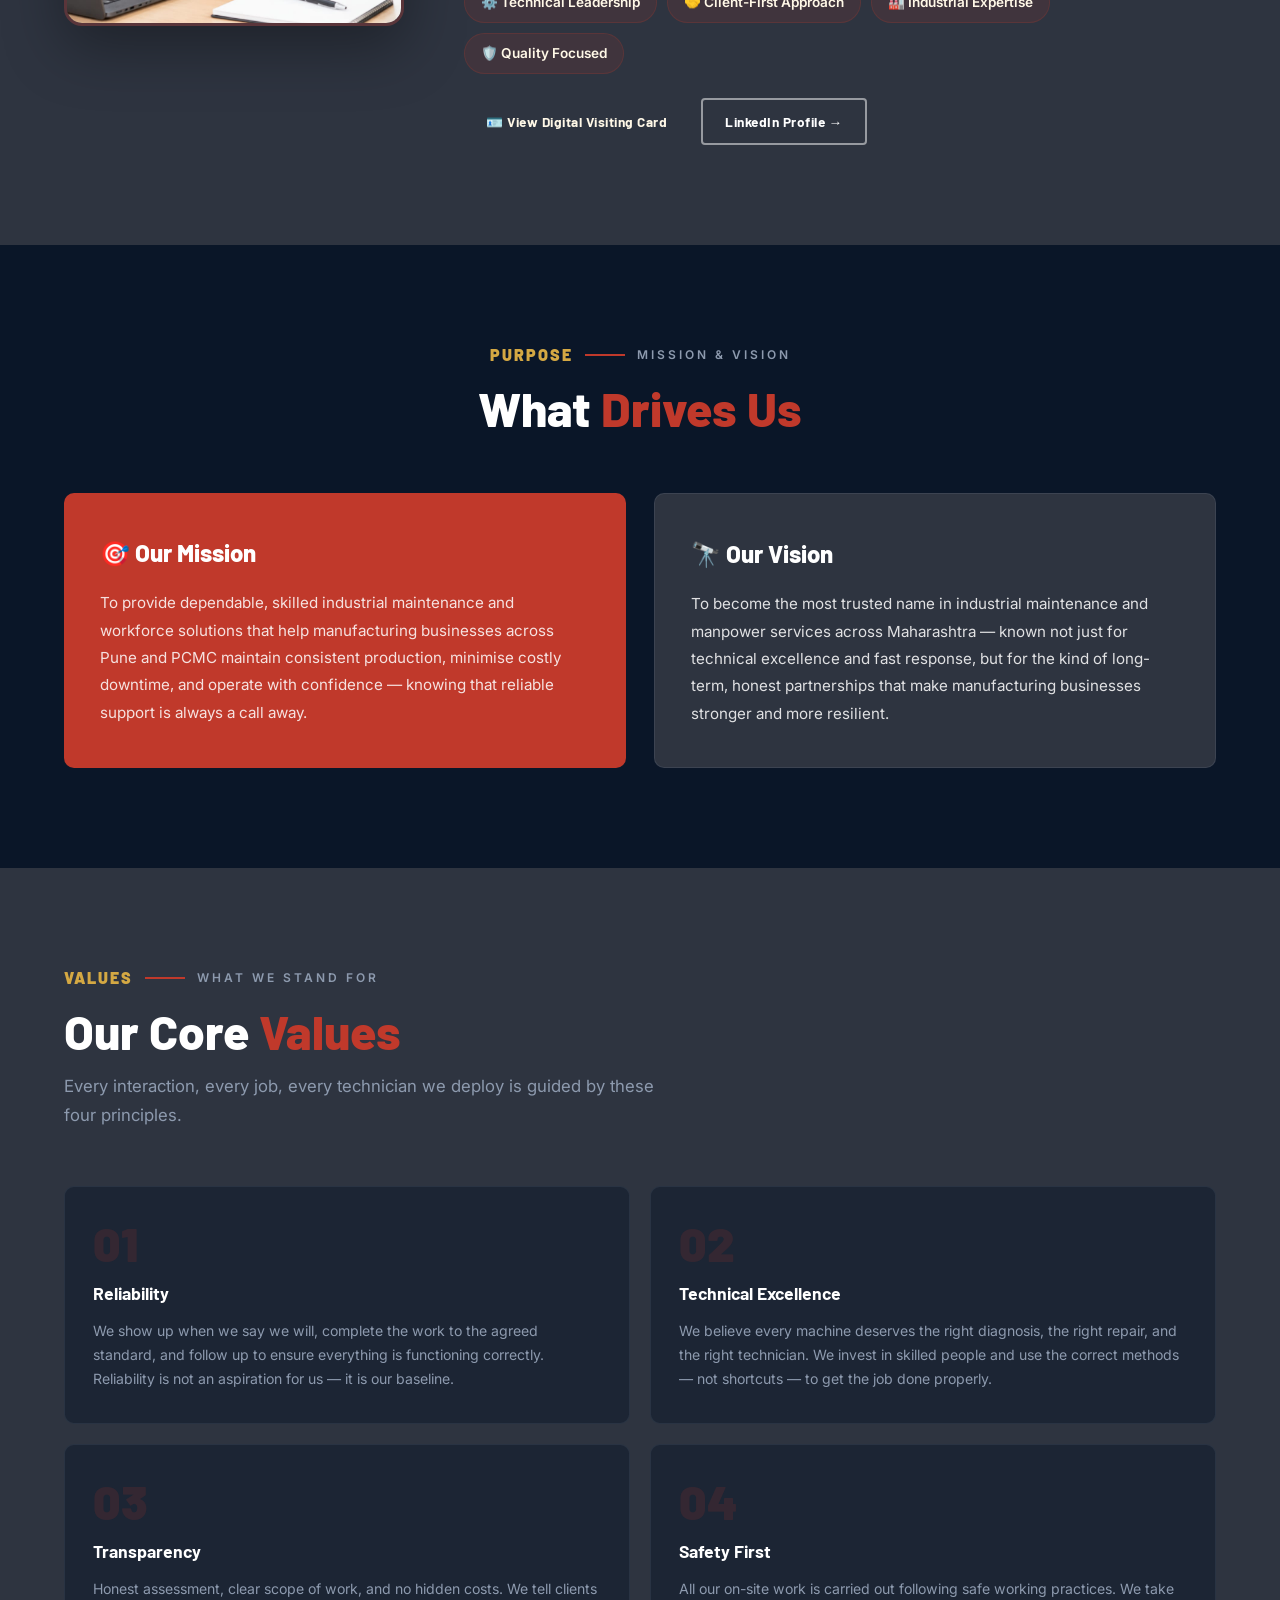
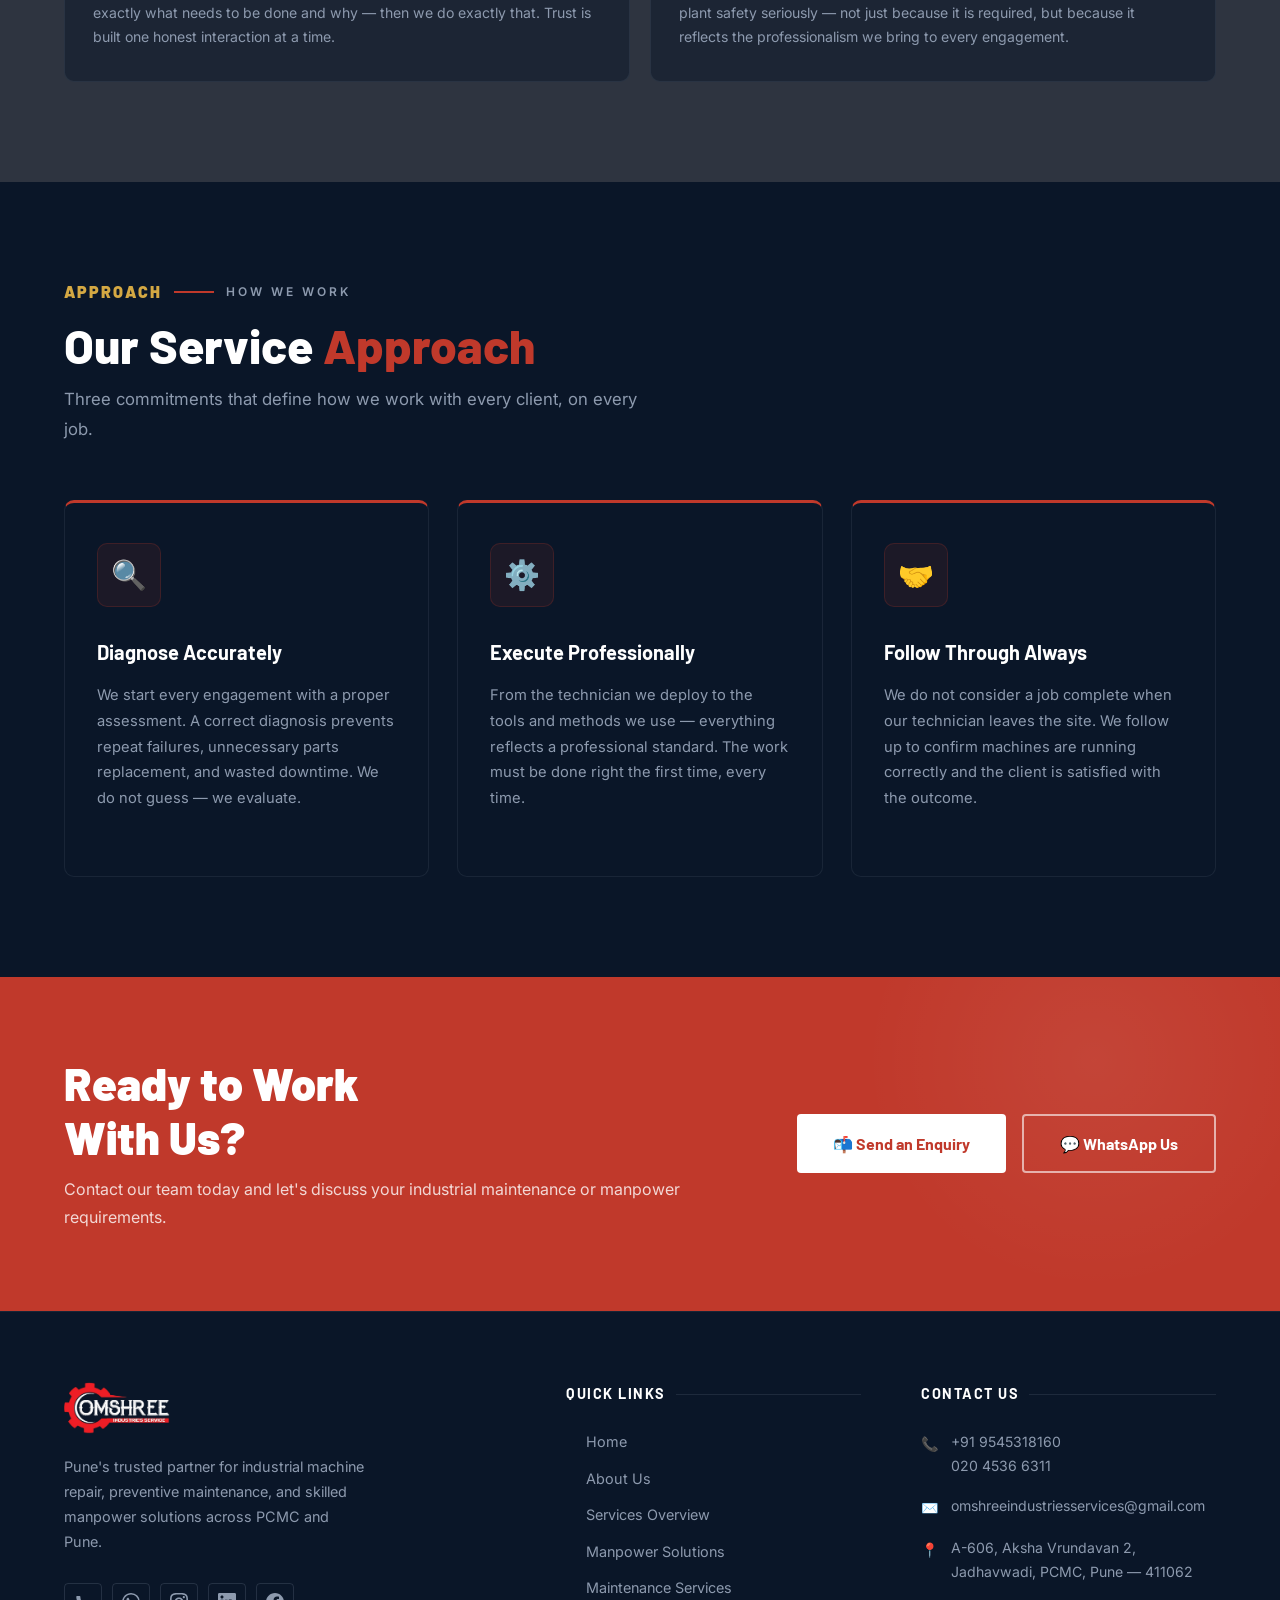
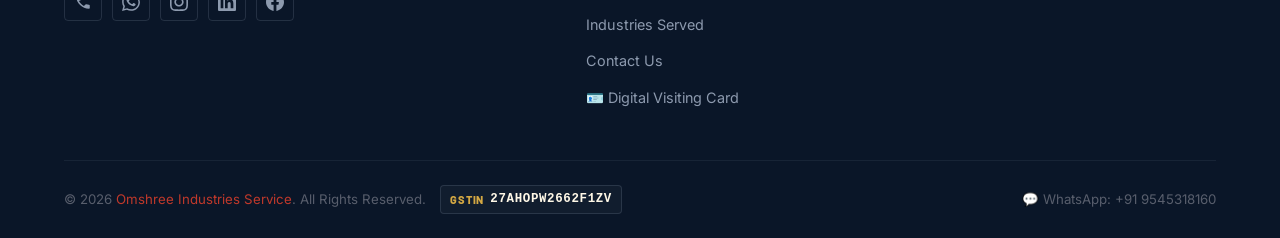
==== commit 2580c58d: "Update visiting card to high-res visiting_card_2 and add GSTIN across footers and contact page" ====
--- a/about.html
+++ b/about.html
@@ -246,7 +246,13 @@
       <nav class="footer-col"><h4>Quick Links</h4><ul class="footer-links"><li><a href="index.html">Home</a></li><li><a href="about.html">About Us</a></li><li><a href="services.html">Services Overview</a></li><li><a href="manpower.html">Manpower Solutions</a></li><li><a href="maintenance.html">Maintenance Services</a></li><li><a href="industries.html">Industries Served</a></li><li><a href="contact.html">Contact Us</a></li><li><a href="contact.html#digital-card">🪪 Digital Visiting Card</a></li></ul></nav>
       <address class="footer-col" style="font-style:normal;"><h4>Contact Us</h4><div class="footer-contact-items"><div class="footer-contact-item"><span class="fci-icon">📞</span><div><a href="tel:+919545318160">+91 9545318160</a><br><a href="tel:02045366311">020 4536 6311</a></div></div><div class="footer-contact-item"><span class="fci-icon">✉️</span><div><a href="mailto:omshreeindustriesservices@gmail.com">omshreeindustriesservices@gmail.com</a></div></div><div class="footer-contact-item"><span class="fci-icon">📍</span><div>A-606, Aksha Vrundavan 2, Jadhavwadi, PCMC, Pune — 411062</div></div></div></address>
     </div>
-    <div class="footer-bottom"><p>© 2026 <span>Omshree Industries Service</span>. All Rights Reserved.</p><a href="https://wa.me/919545318160" target="_blank" rel="noopener noreferrer" style="font-size:0.83rem;color:var(--davys-grey);display:flex;align-items:center;gap:8px;">💬 WhatsApp: +91 9545318160</a></div>
+    <div class="footer-bottom">
+      <div class="footer-bottom-info">
+        <p>© 2026 <span>Omshree Industries Service</span>. All Rights Reserved.</p>
+        <span class="footer-gst-tag" title="Verified GSTIN Registration"><span class="gst-label">GSTIN</span><span class="gst-val">27AHOPW2662F1ZV</span></span>
+      </div>
+      <a href="https://wa.me/919545318160" target="_blank" rel="noopener noreferrer" style="font-size:0.83rem;color:var(--davys-grey);display:flex;align-items:center;gap:8px;">💬 WhatsApp: +91 9545318160</a>
+    </div>
   </div>
 </footer>
 <script src="script.js" defer></script>
--- a/style.css
+++ b/style.css
@@ -483,9 +483,24 @@
 .footer-contact-item .fci-icon { color: var(--persian-red); flex-shrink: 0; margin-top: 2px; }
 .footer-contact-item a { color: var(--steel-silver); transition: color var(--t-fast); }
 .footer-contact-item a:hover { color: var(--persian-red); }
-.footer-bottom { border-top: 1px solid rgba(141,154,174,0.1); padding: 24px 0; display: flex; align-items: center; justify-content: space-between; gap: 20px; }
+.footer-bottom { border-top: 1px solid rgba(141,154,174,0.1); padding: 24px 0; display: flex; align-items: center; justify-content: space-between; gap: 20px; flex-wrap: wrap; }
 .footer-bottom p { font-size: 0.83rem; color: var(--davys-grey); }
 .footer-bottom p span { color: var(--persian-red); }
+
+/* ─── GSTIN STYLING (MINIMAL & PROFESSIONAL) ─────────────── */
+.footer-bottom-info { display: flex; align-items: center; gap: 14px; flex-wrap: wrap; }
+.footer-gst-tag { display: inline-flex; align-items: center; gap: 6px; padding: 3px 9px; background: rgba(255, 255, 255, 0.03); border: 1px solid rgba(141, 154, 174, 0.2); border-radius: var(--radius-sm); font-size: 0.78rem; transition: all var(--t-fast); vertical-align: middle; }
+.footer-gst-tag:hover { background: rgba(212, 168, 67, 0.08); border-color: rgba(212, 168, 67, 0.4); }
+.footer-gst-tag .gst-label { font-family: var(--font-heading); font-weight: 800; font-size: 0.68rem; color: var(--machined-gold); letter-spacing: 0.08em; text-transform: uppercase; }
+.footer-gst-tag .gst-val { font-family: 'SFMono-Regular', Consolas, 'Liberation Mono', Menlo, monospace; color: var(--cosmic-latte); font-weight: 600; letter-spacing: 0.05em; }
+
+.contact-gstin-badge { font-family: 'SFMono-Regular', Consolas, 'Liberation Mono', Menlo, monospace; font-size: 0.92rem; letter-spacing: 0.06em; color: var(--machined-gold); font-weight: 600; display: inline-block; padding: 2px 8px; background: rgba(212, 168, 67, 0.08); border: 1px solid rgba(212, 168, 67, 0.25); border-radius: var(--radius-sm); }
+
+.vcard-statutory-row { margin-bottom: 18px; display: flex; align-items: center; gap: 10px; flex-wrap: wrap; }
+.vcard-stat-chip { display: inline-flex; align-items: center; gap: 7px; padding: 4px 12px; background: rgba(212, 168, 67, 0.06); border: 1px solid rgba(212, 168, 67, 0.22); border-radius: 16px; font-size: 0.78rem; color: var(--cosmic-latte); letter-spacing: 0.03em; }
+.vcard-chip-dot { width: 6px; height: 6px; border-radius: 50%; background: #25D366; box-shadow: 0 0 6px rgba(37, 211, 102, 0.6); }
+.vcard-chip-lbl { font-family: var(--font-heading); font-weight: 800; font-size: 0.7rem; color: var(--machined-gold); letter-spacing: 0.08em; }
+.vcard-chip-code { font-family: 'SFMono-Regular', Consolas, 'Liberation Mono', Menlo, monospace; font-weight: 600; letter-spacing: 0.05em; color: var(--white); }
 
 /* ─── SOCIAL MEDIA BUTTONS ───────────────────────────────── */
 .social-links { display: flex; gap: 10px; flex-wrap: wrap; }
@@ -497,35 +512,287 @@
 .social-btn-sm.fb:hover { background: #1877F2; border-color: #1877F2; color: var(--white); }
 .social-btn-sm.wa:hover { background: #25D366; border-color: #25D366; color: var(--white); }
 
-/* ─── DIGITAL VISITING CARD ──────────────────────────────── */
-.vcard-section { background: var(--oxford-blue); padding: var(--section-py) 0; }
-.vcard-wrapper { display: flex; gap: 60px; align-items: center; justify-content: center; flex-wrap: wrap; }
-.vcard-frame { position: relative; border-radius: 16px; overflow: hidden; box-shadow: 0 20px 60px rgba(0,0,0,0.5), 0 0 0 1px rgba(141,154,174,0.12); max-width: 500px; width: 100%; transition: transform var(--t-smooth), box-shadow var(--t-smooth); cursor: pointer; }
-.vcard-frame:hover { transform: translateY(-8px) scale(1.01); box-shadow: 0 32px 80px rgba(0,0,0,0.55), 0 0 0 1px rgba(192,57,43,0.3), 0 0 40px rgba(192,57,43,0.1); }
-.vcard-frame img { width: 100%; height: auto; display: block; }
-.vcard-shine { position: absolute; inset: 0; background: linear-gradient(135deg, rgba(255,255,255,0.08) 0%, transparent 50%, rgba(255,255,255,0.03) 100%); pointer-events: none; }
-.vcard-actions { display: flex; flex-direction: column; gap: 20px; align-items: flex-start; }
-.vcard-info h3 { font-family: var(--font-heading); font-weight: 800; font-size: 1.6rem; color: var(--white); margin-bottom: 8px; }
-.vcard-info p { font-size: 0.95rem; color: var(--steel-silver); line-height: 1.7; max-width: 320px; margin-bottom: 28px; }
-.vcard-btn { display: inline-flex; align-items: center; gap: 10px; font-family: var(--font-heading); font-weight: 700; font-size: 0.9rem; padding: 14px 28px; border-radius: var(--radius-sm); transition: all var(--t-smooth); }
-.vcard-btn.download { background: var(--persian-red); color: var(--white); }
-.vcard-btn.download:hover { background: var(--persian-red-d); transform: translateY(-2px); box-shadow: var(--shadow-red); }
-.vcard-btn.share { background: transparent; color: var(--cosmic-latte); border: 1.5px solid rgba(141,154,174,0.3); }
-.vcard-btn.share:hover { border-color: var(--machined-gold); color: var(--machined-gold); transform: translateY(-2px); }
-.vcard-tap-hint { position: absolute; bottom: 12px; right: 12px; background: rgba(10,22,40,0.85); color: var(--white); font-size: 0.78rem; font-weight: 600; padding: 6px 14px; border-radius: 20px; backdrop-filter: blur(6px); border: 1px solid rgba(255,255,255,0.15); pointer-events: none; transition: all var(--t-smooth); }
-.vcard-frame:hover .vcard-tap-hint { background: var(--persian-red); border-color: var(--persian-red); }
-.vcard-quick-pills { display: flex; flex-wrap: wrap; gap: 8px; margin-top: 10px; }
-.vcard-pill { font-size: 0.8rem; color: var(--steel-silver); background: rgba(255,255,255,0.04); border: 1px solid rgba(141,154,174,0.15); padding: 6px 12px; border-radius: var(--radius-sm); text-decoration: none; transition: all var(--t-smooth); }
-.vcard-pill:hover { border-color: var(--persian-red); color: var(--white); background: rgba(192,57,43,0.1); }
+/* ─── DIGITAL VISITING CARD (MINIMAL & EMBEDDED) ─────────── */
+.vcard-section {
+  padding: 60px 0;
+  background: var(--charcoal);
+  border-top: 1px solid rgba(141, 154, 174, 0.1);
+  border-bottom: 1px solid rgba(141, 154, 174, 0.1);
+  position: relative;
+}
+
+.vcard-card-container {
+  max-width: 960px;
+  margin: 0 auto;
+  background: linear-gradient(135deg, rgba(17, 30, 49, 0.85) 0%, rgba(10, 22, 40, 0.95) 100%);
+  border: 1px solid rgba(141, 154, 174, 0.16);
+  border-radius: 18px;
+  padding: 36px 40px;
+  display: grid;
+  grid-template-columns: 1.15fr 0.85fr;
+  gap: 40px;
+  align-items: center;
+  box-shadow: 0 20px 50px -15px rgba(0, 0, 0, 0.55), inset 0 1px 0 rgba(255, 255, 255, 0.08);
+  position: relative;
+  overflow: hidden;
+}
+
+.vcard-card-container::before {
+  content: '';
+  position: absolute;
+  top: -90px;
+  left: -90px;
+  width: 280px;
+  height: 280px;
+  background: radial-gradient(circle, rgba(192, 57, 43, 0.12) 0%, transparent 70%);
+  pointer-events: none;
+}
+
+.vcard-visual-col {
+  display: flex;
+  justify-content: center;
+  align-items: center;
+}
+
+.vcard-frame {
+  position: relative;
+  border-radius: 12px;
+  overflow: hidden;
+  box-shadow: 0 16px 36px -8px rgba(0, 0, 0, 0.65), 0 0 0 1px rgba(255, 255, 255, 0.12);
+  width: 100%;
+  max-width: 460px;
+  transition: transform 0.35s cubic-bezier(0.2, 0.8, 0.2, 1), box-shadow 0.35s ease;
+  cursor: pointer;
+  background: #ffffff;
+}
+
+.vcard-frame:hover {
+  transform: translateY(-5px) scale(1.015);
+  box-shadow: 0 24px 50px -10px rgba(0, 0, 0, 0.75), 0 0 0 1px rgba(212, 168, 67, 0.5), 0 0 25px rgba(192, 57, 43, 0.2);
+}
+
+.vcard-frame img {
+  width: 100%;
+  height: auto;
+  display: block;
+}
+
+.vcard-glass-shine {
+  position: absolute;
+  inset: 0;
+  background: linear-gradient(135deg, rgba(255, 255, 255, 0.1) 0%, transparent 45%, rgba(255, 255, 255, 0.04) 100%);
+  pointer-events: none;
+}
+
+.vcard-enlarge-pill {
+  position: absolute;
+  bottom: 10px;
+  right: 10px;
+  background: rgba(10, 22, 40, 0.85);
+  color: var(--white);
+  font-size: 0.72rem;
+  font-weight: 600;
+  padding: 5px 12px;
+  border-radius: 16px;
+  backdrop-filter: blur(8px);
+  border: 1px solid rgba(255, 255, 255, 0.18);
+  display: inline-flex;
+  align-items: center;
+  gap: 5px;
+  pointer-events: none;
+  transition: all var(--t-smooth);
+}
+
+.vcard-frame:hover .vcard-enlarge-pill {
+  background: var(--persian-red);
+  border-color: var(--persian-red);
+}
+
+.vcard-content-col {
+  display: flex;
+  flex-direction: column;
+  justify-content: center;
+}
+
+.vcard-badge {
+  display: inline-flex;
+  align-items: center;
+  gap: 7px;
+  font-size: 0.72rem;
+  font-weight: 700;
+  color: var(--machined-gold);
+  text-transform: uppercase;
+  letter-spacing: 0.08em;
+  margin-bottom: 8px;
+}
+
+.vcard-badge-dot {
+  width: 6px;
+  height: 6px;
+  border-radius: 50%;
+  background: var(--machined-gold);
+  box-shadow: 0 0 8px var(--machined-gold);
+}
+
+.vcard-heading {
+  font-family: var(--font-heading);
+  font-size: 1.45rem;
+  font-weight: 800;
+  color: var(--white);
+  margin-bottom: 4px;
+}
+
+.vcard-heading span {
+  color: var(--persian-red);
+}
+
+.vcard-subline {
+  font-size: 0.82rem;
+  font-weight: 600;
+  color: var(--steel-silver);
+  margin-bottom: 12px;
+}
+
+.vcard-description {
+  font-size: 0.88rem;
+  color: rgba(224, 225, 221, 0.8);
+  line-height: 1.6;
+  margin-bottom: 22px;
+}
+
+.vcard-actions-group {
+  display: flex;
+  flex-wrap: wrap;
+  gap: 10px;
+  align-items: center;
+}
+
+.vcard-action-btn {
+  display: inline-flex;
+  align-items: center;
+  gap: 8px;
+  font-family: var(--font-heading);
+  font-weight: 700;
+  font-size: 0.82rem;
+  padding: 10px 18px;
+  border-radius: var(--radius-sm);
+  transition: all var(--t-smooth);
+  cursor: pointer;
+  text-decoration: none;
+  border: none;
+}
+
+.vcard-action-btn.primary {
+  background: var(--persian-red);
+  color: var(--white);
+  box-shadow: 0 4px 15px rgba(192, 57, 43, 0.3);
+}
+
+.vcard-action-btn.primary:hover {
+  background: var(--persian-red-d);
+  transform: translateY(-2px);
+  box-shadow: 0 6px 20px rgba(192, 57, 43, 0.45);
+}
+
+.vcard-action-btn.secondary {
+  background: rgba(255, 255, 255, 0.05);
+  color: var(--cosmic-latte);
+  border: 1px solid rgba(141, 154, 174, 0.25);
+}
+
+.vcard-action-btn.secondary:hover {
+  background: rgba(255, 255, 255, 0.1);
+  border-color: var(--machined-gold);
+  color: var(--machined-gold);
+  transform: translateY(-2px);
+}
+
+.vcard-action-btn.whatsapp {
+  background: rgba(37, 211, 102, 0.12);
+  color: #25D366;
+  border: 1px solid rgba(37, 211, 102, 0.3);
+}
+
+.vcard-action-btn.whatsapp:hover {
+  background: #25D366;
+  color: var(--white);
+  border-color: #25D366;
+  transform: translateY(-2px);
+  box-shadow: 0 4px 15px rgba(37, 211, 102, 0.35);
+}
 
 /* ─── VCARD MODAL LIGHTBOX ───────────────────────────────── */
-.vcard-modal { display: none; position: fixed; inset: 0; background: rgba(10,22,40,0.92); z-index: 10000; align-items: center; justify-content: center; padding: 20px; backdrop-filter: blur(8px); }
-.vcard-modal.open { display: flex; }
-.vcard-modal-inner { position: relative; max-width: 700px; width: 100%; animation: vcardZoom 0.35s cubic-bezier(0.4,0,0.2,1); }
-.vcard-modal-inner img { width: 100%; border-radius: 16px; box-shadow: 0 40px 100px rgba(0,0,0,0.7); }
-.vcard-modal-close { position: absolute; top: -16px; right: -16px; width: 40px; height: 40px; background: var(--persian-red); border-radius: 50%; display: flex; align-items: center; justify-content: center; color: var(--white); font-size: 1.2rem; cursor: pointer; transition: all var(--t-smooth); box-shadow: var(--shadow-red); border: none; font-family: var(--font-heading); font-weight: 700; }
-.vcard-modal-close:hover { background: var(--persian-red-d); transform: scale(1.1) rotate(90deg); }
-@keyframes vcardZoom { from { opacity: 0; transform: scale(0.85); } to { opacity: 1; transform: scale(1); } }
+.vcard-modal {
+  display: none;
+  position: fixed;
+  inset: 0;
+  background: rgba(10, 22, 40, 0.92);
+  z-index: 10000;
+  align-items: center;
+  justify-content: center;
+  padding: 20px;
+  backdrop-filter: blur(8px);
+}
+
+.vcard-modal.open {
+  display: flex;
+}
+
+.vcard-modal-inner {
+  position: relative;
+  max-width: 680px;
+  width: 100%;
+  animation: vcardZoom 0.3s cubic-bezier(0.4, 0, 0.2, 1);
+  text-align: center;
+}
+
+.vcard-modal-inner img {
+  width: 100%;
+  border-radius: 14px;
+  box-shadow: 0 30px 80px rgba(0, 0, 0, 0.8), 0 0 0 1px rgba(255, 255, 255, 0.15);
+  display: block;
+  background: #fff;
+}
+
+.vcard-modal-close {
+  position: absolute;
+  top: -14px;
+  right: -14px;
+  width: 36px;
+  height: 36px;
+  background: var(--persian-red);
+  border-radius: 50%;
+  display: flex;
+  align-items: center;
+  justify-content: center;
+  color: var(--white);
+  font-size: 1.1rem;
+  cursor: pointer;
+  transition: all var(--t-smooth);
+  box-shadow: var(--shadow-red);
+  border: none;
+  font-family: var(--font-heading);
+  font-weight: 700;
+  z-index: 10;
+}
+
+.vcard-modal-close:hover {
+  background: var(--persian-red-d);
+  transform: scale(1.1) rotate(90deg);
+}
+
+.vcard-modal-footer {
+  margin-top: 16px;
+  display: flex;
+  gap: 12px;
+  justify-content: center;
+}
+
+@keyframes vcardZoom {
+  from { opacity: 0; transform: scale(0.88); }
+  to { opacity: 1; transform: scale(1); }
+}
+
 
 /* ─── WHATSAPP FLOAT ─────────────────────────────────────── */
 .wa-float { position: fixed; bottom: 32px; right: 32px; width: 58px; height: 58px; background: #25D366; border-radius: 50%; display: flex; align-items: center; justify-content: center; font-size: 1.6rem; box-shadow: 0 6px 24px rgba(37,211,102,0.4); z-index: 999; transition: all var(--t-smooth); animation: wa-pulse 3s ease-in-out infinite; }
@@ -589,7 +856,8 @@
   .how-grid { grid-template-columns: 1fr; }
   .form-row { grid-template-columns: 1fr; }
   .footer-grid { grid-template-columns: 1fr; }
-  .footer-bottom { flex-direction: column; text-align: center; }
+  .footer-bottom { flex-direction: column; text-align: center; gap: 14px; }
+  .footer-bottom-info { flex-direction: column; justify-content: center; gap: 8px; text-align: center; }
   .about-highlights { grid-template-columns: 1fr; }
   .industries-grid { grid-template-columns: 1fr 1fr; }
   .industries-full-grid { grid-template-columns: 1fr; }
@@ -605,8 +873,21 @@
   .coverage-card { padding: 28px 20px; }
   .timeline { padding-left: 32px; }
   .timeline-dot { left: -39px; width: 14px; height: 14px; }
-  .vcard-wrapper { gap: 28px; }
-  .vcard-actions { width: 100%; }
-  .vcard-actions .vcard-btn { width: 100%; justify-content: center; }
-  .vcard-quick-pills { width: 100%; }
-}
+  .vcard-card-container {
+    grid-template-columns: 1fr;
+    padding: 24px 20px;
+    gap: 24px;
+    text-align: center;
+  }
+  .vcard-content-col {
+    align-items: center;
+  }
+  .vcard-actions-group {
+    justify-content: center;
+    width: 100%;
+  }
+  .vcard-action-btn {
+    flex: 1 1 100%;
+    justify-content: center;
+  }
+}
